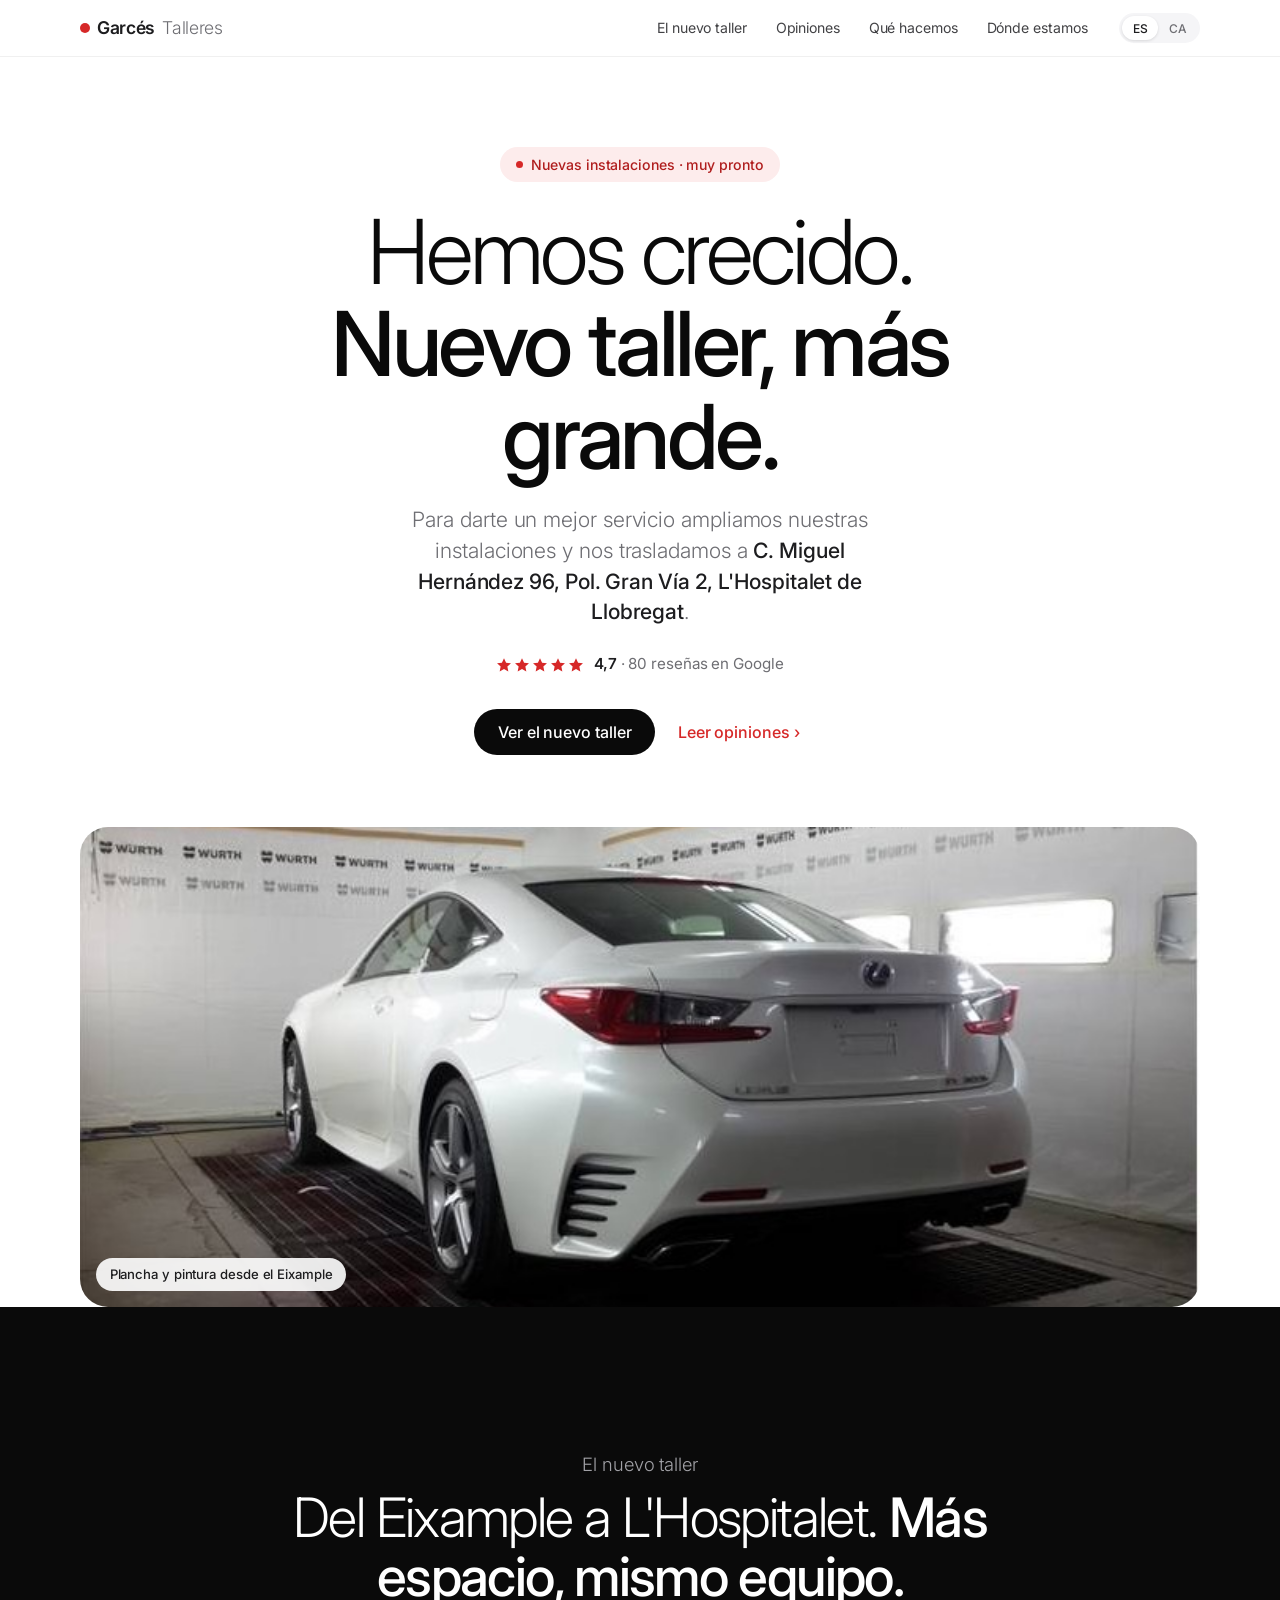
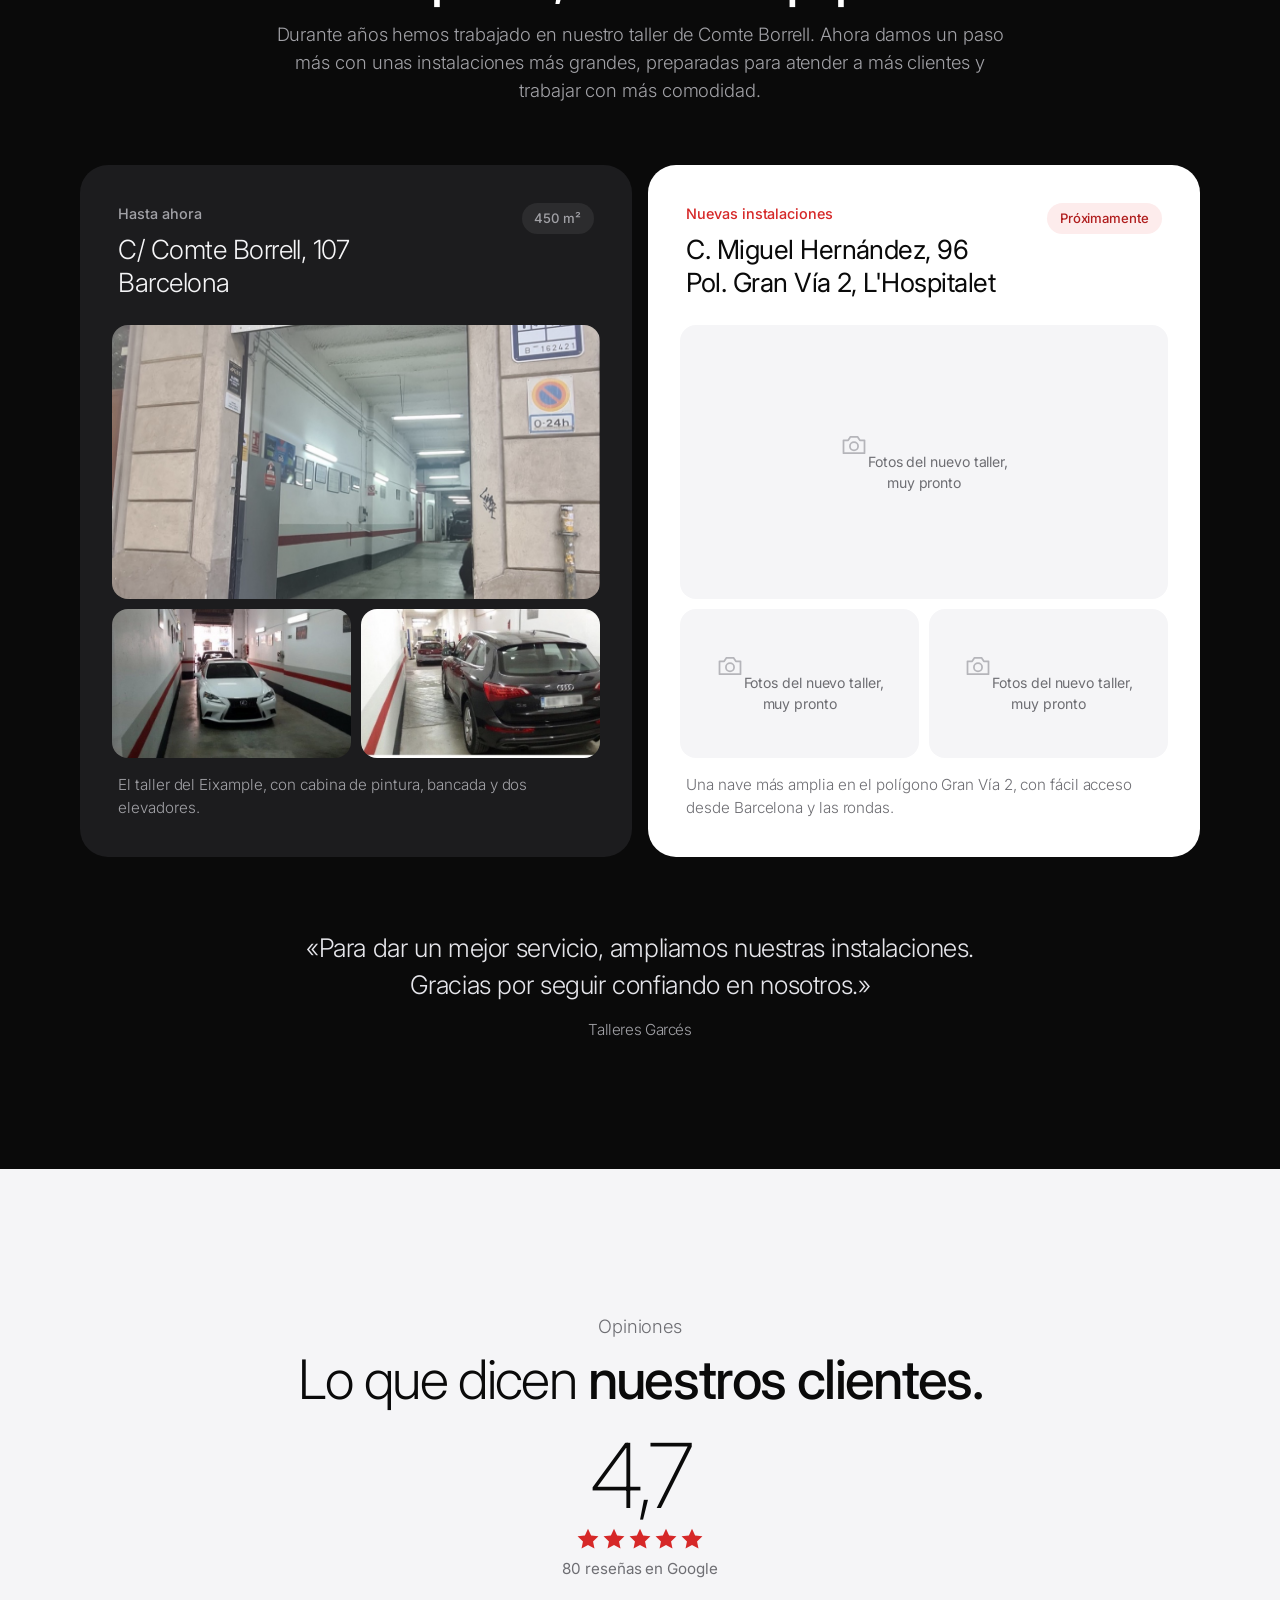
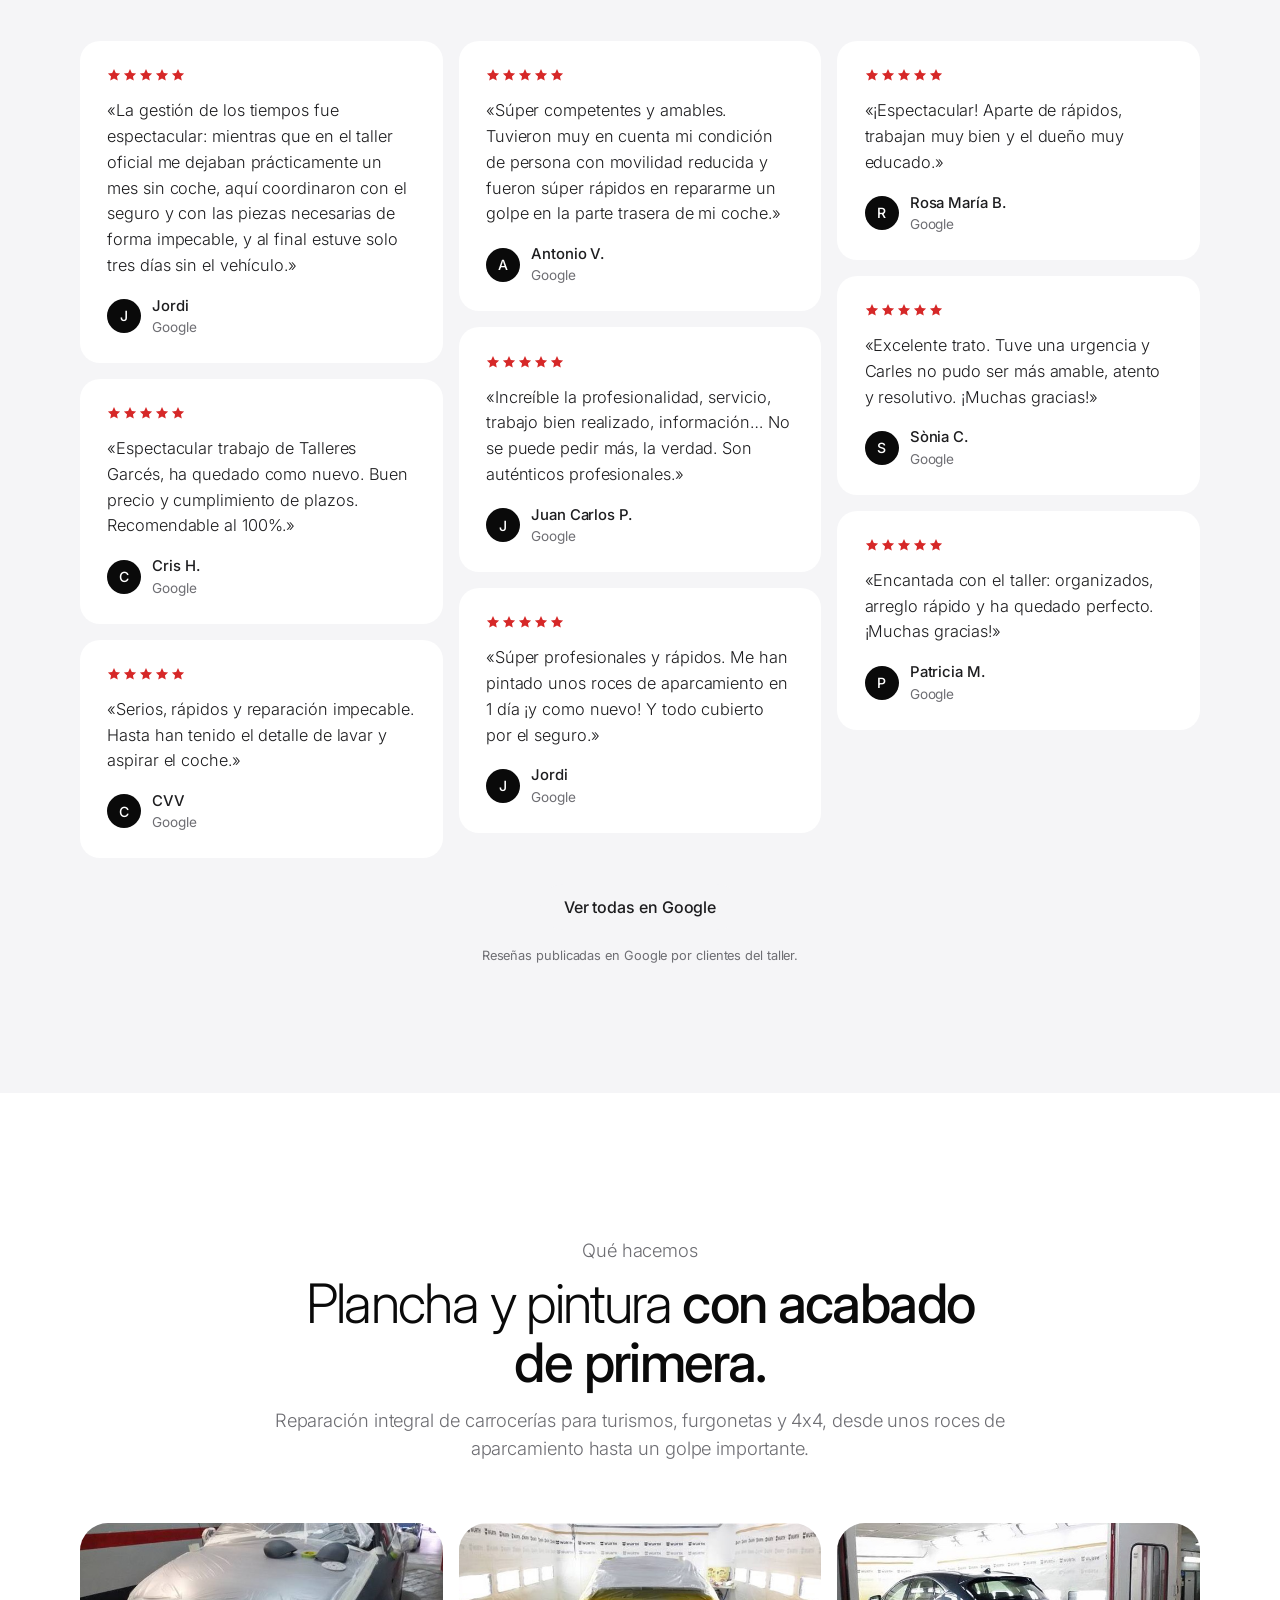
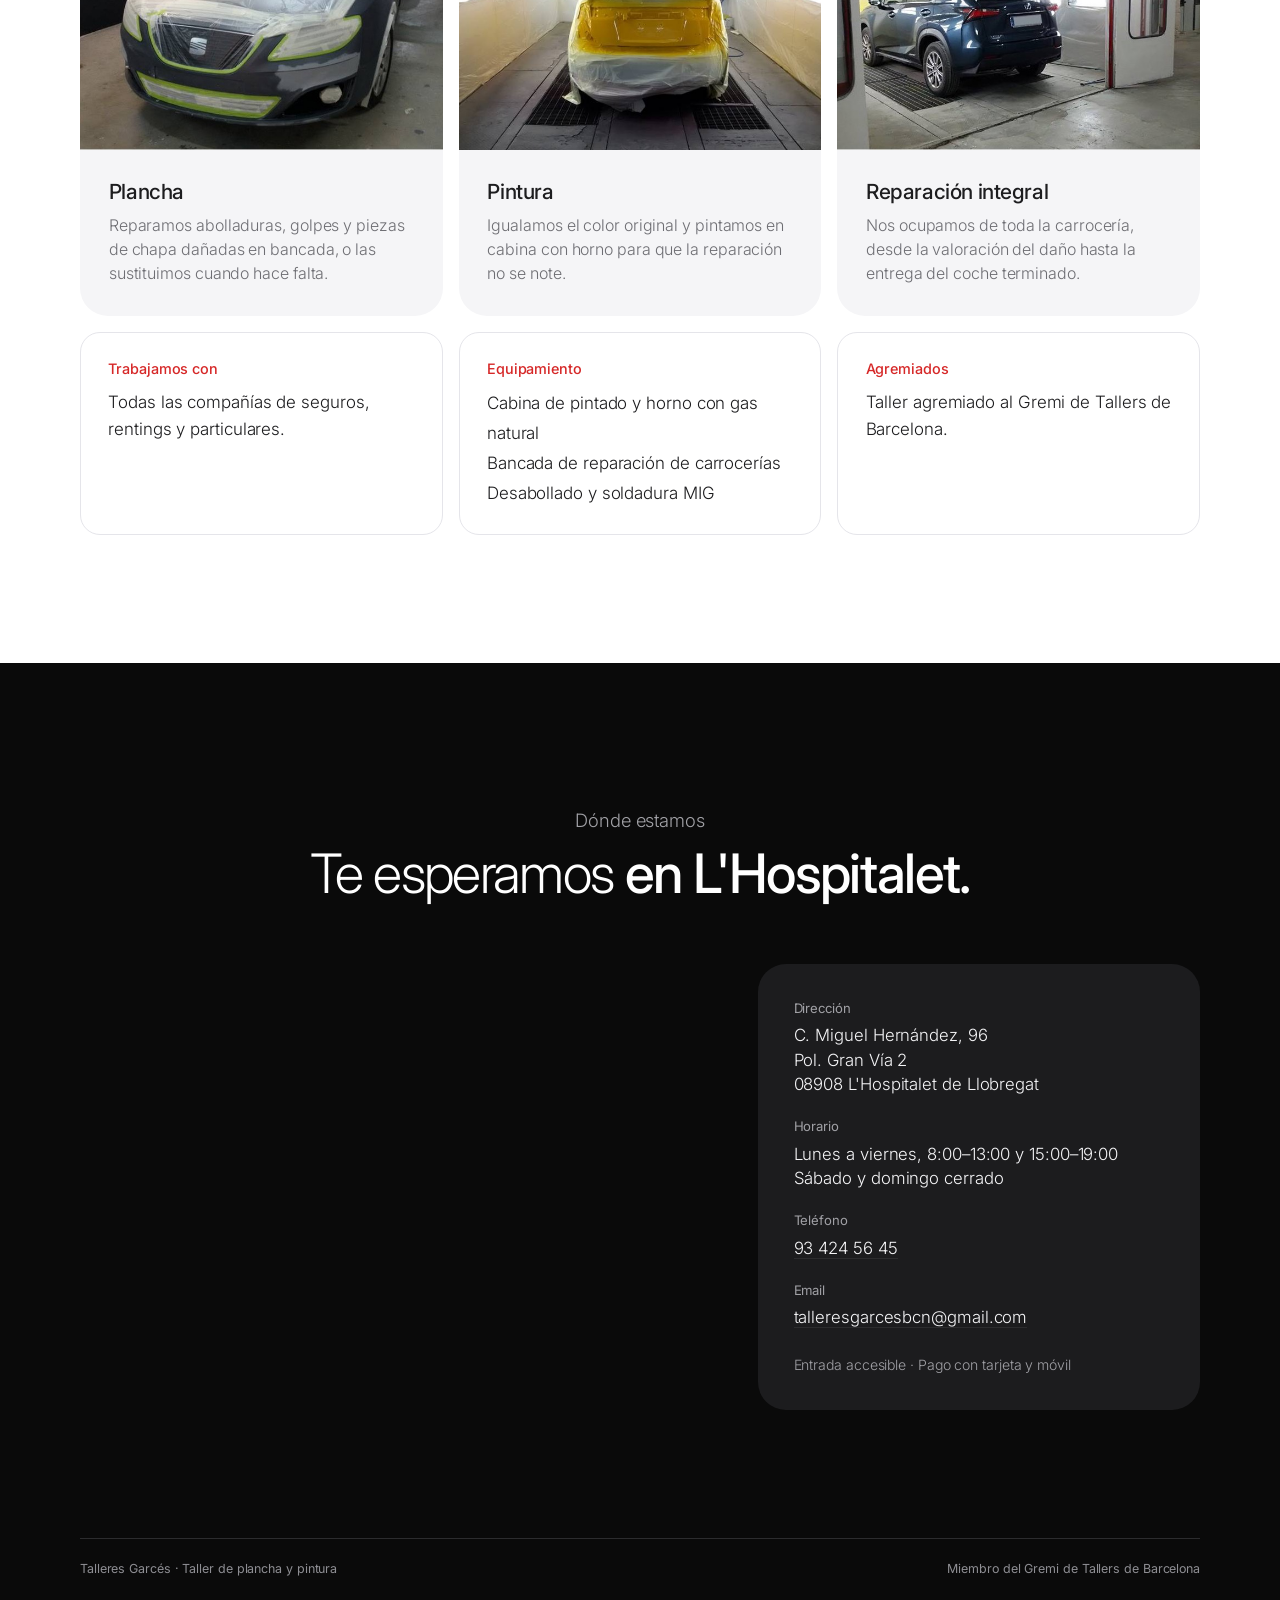
==== index.html @ 7dd412e0 "Web corporativa: crecimiento y nuevo taller, fotos del taller, reseñas de Google, rojo/negro/blanco " ====
<!DOCTYPE html>
<html lang="es">
<head>
<meta charset="utf-8">
<meta name="viewport" content="width=device-width, initial-scale=1">
<title>Talleres Garcés | Hemos crecido: nuevo taller en L'Hospitalet de Llobregat</title>
<meta name="description" content="Talleres Garcés, taller de plancha y pintura. Ampliamos nuestras instalaciones y nos trasladamos a C. Miguel Hernández 96, Pol. Gran Vía 2, L'Hospitalet de Llobregat. 4,7 en Google.">
<meta name="theme-color" content="#ffffff">
<meta name="robots" content="noindex, nofollow">
<link rel="preconnect" href="https://fonts.googleapis.com">
<link rel="preconnect" href="https://fonts.gstatic.com" crossorigin>
<link href="https://fonts.googleapis.com/css2?family=Inter:wght@200..700&display=swap" rel="stylesheet">
<style>
:root{
  --white:#FFFFFF;
  --snow:#F5F5F7;
  --black:#0A0A0A;
  --coal:#1C1C1E;
  --coal-2:#2C2C2E;
  --ink:#1D1D1F;
  --mute:#6E6E73;
  --mute-dark:#A1A1A6;
  --hair:#E5E5EA;
  --red:#D62828;        /* rojo del rótulo del taller */
  --red-dark:#B01E1E;
  --font:-apple-system,BlinkMacSystemFont,"SF Pro Display","Inter",system-ui,sans-serif;
  --r-lg:28px; --r-md:20px;
  --wrap:min(1120px,100% - 2.5rem);
}
*{box-sizing:border-box;margin:0;padding:0}
html{scroll-behavior:smooth}
body{font-family:var(--font);background:var(--white);color:var(--ink);font-size:17px;line-height:1.5;-webkit-font-smoothing:antialiased;letter-spacing:-.005em}
a{color:inherit;text-decoration:none}
img{display:block;max-width:100%;height:auto}
:focus-visible{outline:2px solid var(--red);outline-offset:3px;border-radius:8px}
.wrap{width:var(--wrap);margin-inline:auto}
.skip{position:absolute;left:-999px}
.skip:focus{left:1rem;top:1rem;background:var(--black);color:#fff;padding:.5rem 1rem;border-radius:99px;z-index:99}

/* Navegación */
header.top{position:sticky;top:0;z-index:20;background:rgba(255,255,255,.8);backdrop-filter:saturate(180%) blur(20px);-webkit-backdrop-filter:saturate(180%) blur(20px);border-bottom:1px solid rgba(0,0,0,.06)}
header.top .wrap{display:flex;align-items:center;gap:2rem;height:56px}
.brand{font-size:1.1rem;font-weight:600;letter-spacing:-.02em;display:flex;align-items:center;gap:.45rem}
.brand::before{content:"";width:10px;height:10px;border-radius:50%;background:var(--red)}
.brand span{font-weight:300;color:var(--mute)}
nav.main{display:flex;gap:1.8rem;margin-left:auto}
nav.main a{font-size:.88rem;color:#424245;transition:color .2s}
nav.main a:hover{color:var(--black)}
.lang{display:flex;background:var(--snow);border-radius:99px;padding:3px}
.lang button{font:500 .75rem var(--font);border:0;background:none;color:var(--mute);padding:.3rem .65rem;border-radius:99px;cursor:pointer}
.lang button[aria-pressed="true"]{background:#fff;color:var(--ink);box-shadow:0 1px 3px rgba(0,0,0,.12)}

.btn{display:inline-flex;align-items:center;justify-content:center;gap:.45rem;font:500 1rem var(--font);padding:.8rem 1.5rem;border-radius:99px;transition:background .2s,color .2s}
.btn-black{background:var(--black);color:#fff}
.btn-black:hover{background:var(--coal-2)}
.btn-soft{background:var(--snow);color:var(--ink)}
.btn-soft:hover{background:#ebebf0}
.btn-link{color:var(--red);padding-inline:.4rem}
.btn-link:hover{text-decoration:underline;text-underline-offset:4px}

/* Hero */
.hero{text-align:center;padding:clamp(3.2rem,7vw,6rem) 0 0}
.pill{display:inline-flex;align-items:center;gap:.5rem;background:#FDECEC;color:var(--red-dark);font-size:.88rem;font-weight:500;padding:.45rem 1rem;border-radius:99px}
.pill i{width:7px;height:7px;border-radius:50%;background:var(--red)}
.hero h1{font-weight:300;font-size:clamp(2.8rem,7.4vw,5.6rem);line-height:1.03;letter-spacing:-.038em;margin:1.5rem auto 0;max-width:14ch;color:var(--black)}
.hero h1 b{font-weight:500;display:block}
.hero p.lead{font-size:clamp(1.1rem,1.8vw,1.32rem);font-weight:300;color:var(--mute);max-width:40ch;margin:1.4rem auto 0;line-height:1.45}
.hero p.lead strong{color:var(--ink);font-weight:500}
.rating{display:inline-flex;align-items:center;gap:.6rem;margin-top:1.6rem;font-size:.95rem;color:var(--mute)}
.rating b{color:var(--ink);font-weight:600}
.stars{display:inline-flex;gap:2px;color:var(--red)}
.stars svg{width:16px;height:16px}
.hero .ctas{display:flex;flex-wrap:wrap;justify-content:center;gap:.6rem 1rem;margin-top:1.8rem}
.hero-img{width:var(--wrap);margin:clamp(3rem,6vw,4.5rem) auto 0;border-radius:var(--r-lg);overflow:hidden;aspect-ratio:21/9;position:relative;background:var(--snow)}
.hero-img img{width:100%;height:100%;object-fit:cover}
.tag{position:absolute;left:1rem;bottom:1rem;background:rgba(255,255,255,.9);backdrop-filter:blur(10px);-webkit-backdrop-filter:blur(10px);font-size:.82rem;font-weight:500;padding:.4rem .85rem;border-radius:99px;color:var(--ink)}

/* Secciones */
section{padding:clamp(5rem,10vw,8rem) 0;scroll-margin-top:56px}
.head{text-align:center;max-width:46rem;margin:0 auto clamp(2.5rem,5vw,3.8rem)}
.eyebrow{color:var(--red);font-weight:500;font-size:1rem;margin-bottom:.6rem}
h2{font-weight:300;font-size:clamp(2.1rem,4.6vw,3.4rem);line-height:1.08;letter-spacing:-.03em;color:var(--black)}
h2 b{font-weight:500}
.head p{color:var(--mute);font-size:1.15rem;font-weight:300;margin-top:1rem;line-height:1.5}
.dark{background:var(--black);color:#F5F5F7}
.dark h2{color:#fff}
.dark .head p{color:var(--mute-dark)}

/* Antes / ahora */
.era{display:grid;grid-template-columns:minmax(0,1fr) minmax(0,1fr);gap:1rem;align-items:start}
.era-col{border-radius:var(--r-lg);padding:clamp(1.4rem,2.6vw,2rem);display:flex;flex-direction:column;gap:1rem}
.era-col.then{background:var(--coal)}
.era-col.now{background:#fff;color:var(--black)}
.era-top{display:flex;justify-content:space-between;align-items:flex-start;gap:1rem;padding:.4rem .4rem .6rem}
.era-top small{display:block;font-size:.9rem;font-weight:500;color:var(--mute-dark);margin-bottom:.5rem}
.era-col.now .era-top small{color:var(--red)}
.era-top .addr{font-size:clamp(1.3rem,2.3vw,1.65rem);font-weight:300;line-height:1.25;letter-spacing:-.02em}
.era-col.now .era-top .addr{font-weight:400}
.badge{flex:none;font-size:.82rem;font-weight:500;border-radius:99px;padding:.35rem .8rem;white-space:nowrap}
.then .badge{background:var(--coal-2);color:var(--mute-dark)}
.now .badge{background:#FDECEC;color:var(--red-dark)}
.shots{display:grid;grid-template-columns:minmax(0,1fr) minmax(0,1fr);gap:.6rem}
.shots .big{grid-column:1 / -1}
.shots img,.shots .ph{width:100%;aspect-ratio:16/10;object-fit:cover;border-radius:16px}
.shots .big img,.shots .big .ph{aspect-ratio:16/9}
.then .shots img{filter:saturate(.85)}
.ph{background:var(--snow);display:grid;place-items:center;text-align:center;color:var(--mute);font-size:.88rem;padding:1rem}
.ph svg{width:28px;height:28px;margin:0 auto .5rem;color:#B5B5BA}
.era-note{color:var(--mute-dark);font-size:.95rem;font-weight:300;padding:0 .4rem .3rem}
.now .era-note{color:var(--mute)}
.move-quote{max-width:44rem;margin:clamp(3rem,6vw,4.5rem) auto 0;text-align:center;font-size:clamp(1.25rem,2.4vw,1.6rem);font-weight:300;line-height:1.45;letter-spacing:-.015em;color:#E5E5EA}
.move-quote span{display:block;margin-top:1rem;font-size:.95rem;color:var(--mute-dark)}

/* Reseñas */
.reviews{background:var(--snow)}
.score{display:flex;flex-direction:column;align-items:center;gap:.4rem;margin-top:1.4rem}
.score .num{font-size:clamp(4rem,9vw,5.6rem);font-weight:200;letter-spacing:-.045em;line-height:1;color:var(--black)}
.score .stars svg{width:24px;height:24px}
.score small{color:var(--mute);font-size:.95rem}
.rev-grid{columns:3 300px;column-gap:1rem}
.rev{break-inside:avoid;background:#fff;border-radius:var(--r-md);padding:1.7rem 1.7rem 1.6rem;margin-bottom:1rem;display:flex;flex-direction:column;gap:1rem}
.rev .stars svg{width:14px;height:14px}
.rev p{font-weight:300;font-size:1.02rem;line-height:1.58}
.rev .who-r{display:flex;align-items:center;gap:.7rem;font-size:.85rem;color:var(--mute)}
.rev .av{width:34px;height:34px;border-radius:50%;background:var(--black);color:#fff;display:grid;place-items:center;font-weight:500;font-size:.88rem;flex:none}
.rev .who-r b{color:var(--ink);font-weight:500;display:block;font-size:.93rem}
.rev-cta{display:flex;justify-content:center;margin-top:1.6rem}
.rev-note{text-align:center;color:var(--mute);font-size:.8rem;margin-top:1rem}

/* Qué hacemos */
.svc-grid{display:grid;grid-template-columns:repeat(3,1fr);gap:1rem}
.svc{background:var(--snow);border-radius:var(--r-lg);overflow:hidden}
.svc img{width:100%;aspect-ratio:16/10;object-fit:cover}
.svc .body{padding:1.6rem 1.8rem 1.9rem}
.svc h3{font-size:1.3rem;font-weight:500;letter-spacing:-.02em;margin-bottom:.4rem}
.svc p{color:var(--mute);font-weight:300;font-size:1rem}
.facts{display:grid;grid-template-columns:repeat(3,1fr);gap:1rem;margin-top:1rem}
.fact{border:1px solid var(--hair);border-radius:var(--r-md);padding:1.6rem 1.7rem}
.fact h3{font-size:.9rem;font-weight:500;color:var(--red);margin-bottom:.6rem}
.fact p{font-weight:300;line-height:1.55}
.fact ul{list-style:none;font-weight:300;line-height:1.75}

/* Dónde estamos */
.where .grid{display:grid;grid-template-columns:1.5fr 1fr;gap:1rem}
.where iframe{width:100%;height:100%;min-height:380px;border:0;border-radius:var(--r-lg);filter:grayscale(1) contrast(1.05);display:block}
.where dl{background:var(--coal);border-radius:var(--r-lg);padding:clamp(1.6rem,3vw,2.2rem);display:grid;gap:1.3rem;align-content:start}
.where dt{font-size:.82rem;color:var(--mute-dark);margin-bottom:.3rem}
.where dd{font-weight:300;font-size:1.05rem;line-height:1.45;overflow-wrap:anywhere}
.where dd a{border-bottom:1px solid var(--coal-2)}
.where dd a:hover{color:#fff;border-color:var(--red)}
.where .perks{margin-top:.2rem;color:var(--mute-dark);font-size:.88rem;font-weight:300}

footer.site{background:var(--black);color:#8E8E93;font-size:.78rem}
footer.site .wrap{display:flex;flex-wrap:wrap;justify-content:space-between;gap:.6rem;border-top:1px solid var(--coal-2);padding:1.3rem 0 2rem}

@media (max-width:900px){
  nav.main{display:none}
  .lang{margin-left:auto}
  .hero-img{aspect-ratio:16/10}
  .era,.where .grid{grid-template-columns:minmax(0,1fr)}
  .svc-grid,.facts{grid-template-columns:1fr}
  .where iframe{min-height:280px}
}
@media (prefers-reduced-motion:reduce){html{scroll-behavior:auto}}
</style>
</head>
<body>
<a class="skip" href="#main" data-i18n="skip">Saltar al contenido</a>

<svg width="0" height="0" style="position:absolute" aria-hidden="true">
  <symbol id="star" viewBox="0 0 20 20"><path fill="currentColor" d="M10 1.5l2.6 5.6 6.1.7-4.5 4.2 1.2 6L10 15l-5.4 3 1.2-6L1.3 7.8l6.1-.7z"/></symbol>
  <symbol id="cam" viewBox="0 0 24 24"><path fill="none" stroke="currentColor" stroke-width="1.5" stroke-linejoin="round" d="M3 8h4l2-3h6l2 3h4v11H3z"/><circle cx="12" cy="13" r="3.5" fill="none" stroke="currentColor" stroke-width="1.5"/></symbol>
</svg>

<header class="top">
  <div class="wrap">
    <a class="brand" href="#main">Garcés <span data-i18n="brandSub">Talleres</span></a>
    <nav class="main" aria-label="Principal">
      <a href="#nuevo-taller" data-i18n="navMove">El nuevo taller</a>
      <a href="#resenas" data-i18n="navReviews">Opiniones</a>
      <a href="#taller" data-i18n="navWork">Qué hacemos</a>
      <a href="#donde" data-i18n="navWhere">Dónde estamos</a>
    </nav>
    <div class="lang" role="group" aria-label="Idioma">
      <button type="button" data-lang="es" aria-pressed="true">ES</button>
      <button type="button" data-lang="ca" aria-pressed="false">CA</button>
    </div>
  </div>
</header>

<main id="main">

  <!-- HERO: el mensaje principal es que han crecido -->
  <div class="hero">
    <div class="wrap">
      <span class="pill"><i></i><span data-i18n-html="pill">Nuevas instalaciones · <span data-when>muy pronto</span></span></span>
      <h1 data-i18n-html="h1">Hemos crecido. <b>Nuevo taller, más grande.</b></h1>
      <p class="lead" data-i18n-html="lead">Para darte un mejor servicio ampliamos nuestras instalaciones y nos trasladamos a <strong>C. Miguel Hernández 96, Pol. Gran Vía 2, L'Hospitalet de Llobregat</strong>.</p>
      <a class="rating" href="#resenas">
        <span class="stars" aria-hidden="true"><svg><use href="#star"/></svg><svg><use href="#star"/></svg><svg><use href="#star"/></svg><svg><use href="#star"/></svg><svg><use href="#star"/></svg></span>
        <span><b data-rating>4,7</b> · <span data-i18n-html="ratingTxt"><span data-count>80</span> reseñas en Google</span></span>
      </a>
      <div class="ctas">
        <a class="btn btn-black" href="#nuevo-taller" data-i18n="ctaMove">Ver el nuevo taller</a>
        <a class="btn btn-link" href="#resenas" data-i18n="ctaReviews">Leer opiniones ›</a>
      </div>
    </div>
    <div class="hero-img">
      <img src="img/cabina-blanco.jpg" alt="Coche blanco recién pintado en la cabina de pintura del taller" width="712" height="413">
      <span class="tag" data-i18n="heroTag">Plancha y pintura desde el Eixample</span>
    </div>
  </div>

  <!-- ANTES / AHORA -->
  <section class="dark" id="nuevo-taller" aria-labelledby="h-move">
    <div class="wrap">
      <div class="head">
        <p class="eyebrow" data-i18n="moveEyebrow">El nuevo taller</p>
        <h2 id="h-move" data-i18n-html="moveH">Del Eixample a L'Hospitalet. <b>Más espacio, mismo equipo.</b></h2>
        <p data-i18n="moveIntro">Durante años hemos trabajado en nuestro taller de Comte Borrell. Ahora damos un paso más con unas instalaciones más grandes, preparadas para atender a más clientes y trabajar con más comodidad.</p>
      </div>

      <div class="era">
        <div class="era-col then">
          <div class="era-top">
            <div><small data-i18n="thenLabel">Hasta ahora</small><p class="addr">C/ Comte Borrell, 107<br>Barcelona</p></div>
            <span class="badge">450 m²</span>
          </div>
          <div class="shots">
            <div class="big"><img src="img/fachada-comte-borrell.jpg" alt="Entrada del taller en Comte Borrell 107" width="1000" height="1133" loading="lazy" style="object-position:50% 30%"></div>
            <img src="img/taller-pasillo.jpg" alt="Interior del taller de Comte Borrell" width="627" height="352" loading="lazy">
            <img src="img/taller-audi.jpg" alt="Coche en el taller de Comte Borrell" width="627" height="361" loading="lazy">
          </div>
          <p class="era-note" data-i18n="thenNote">El taller del Eixample, con cabina de pintura, bancada y dos elevadores.</p>
        </div>

        <div class="era-col now">
          <div class="era-top">
            <div><small data-i18n="nowLabel">Nuevas instalaciones</small><p class="addr">C. Miguel Hernández, 96<br>Pol. Gran Vía 2, L'Hospitalet</p></div>
            <span class="badge" id="datePill">Próximamente</span>
          </div>
          <div class="shots" id="newShots"></div>
          <p class="era-note" data-i18n="nowNote">Una nave más amplia en el polígono Gran Vía 2, con fácil acceso desde Barcelona y las rondas.</p>
        </div>
      </div>

      <p class="move-quote" data-i18n-html="quote">«Para dar un mejor servicio, ampliamos nuestras instalaciones. Gracias por seguir confiando en nosotros.»<span>Talleres Garcés</span></p>
    </div>
  </section>

  <!-- RESEÑAS -->
  <section class="reviews" id="resenas" aria-labelledby="h-rev">
    <div class="wrap">
      <div class="head">
        <p class="eyebrow" data-i18n="revEyebrow">Opiniones</p>
        <h2 id="h-rev" data-i18n-html="revH">Lo que dicen <b>nuestros clientes.</b></h2>
        <div class="score">
          <span class="num" data-rating>4,7</span>
          <span class="stars" aria-hidden="true"><svg><use href="#star"/></svg><svg><use href="#star"/></svg><svg><use href="#star"/></svg><svg><use href="#star"/></svg><svg><use href="#star"/></svg></span>
          <small data-i18n-html="scoreTxt"><span data-count>80</span> reseñas en Google</small>
        </div>
      </div>
      <div class="rev-grid" id="revGrid"></div>
      <div class="rev-cta"><a class="btn btn-soft" href="https://maps.google.com/?cid=10573136797197472079" target="_blank" rel="noopener" data-i18n="revAll">Ver todas en Google</a></div>
      <p class="rev-note" data-i18n="revNote">Reseñas publicadas en Google por clientes del taller.</p>
    </div>
  </section>

  <!-- QUÉ HACEMOS -->
  <section id="taller" aria-labelledby="h-svc">
    <div class="wrap">
      <div class="head">
        <p class="eyebrow" data-i18n="svcEyebrow">Qué hacemos</p>
        <h2 id="h-svc" data-i18n-html="svcH">Plancha y pintura <b>con acabado de primera.</b></h2>
        <p data-i18n="svcIntro">Reparación integral de carrocerías para turismos, furgonetas y 4x4, desde unos roces de aparcamiento hasta un golpe importante.</p>
      </div>
      <div class="svc-grid">
        <article class="svc">
          <img src="img/enmascarado.jpg" alt="Coche con imprimación y cinta de enmascarar" width="712" height="413" loading="lazy">
          <div class="body"><h3 data-i18n="s1h">Plancha</h3><p data-i18n="s1p">Reparamos abolladuras, golpes y piezas de chapa dañadas en bancada, o las sustituimos cuando hace falta.</p></div>
        </article>
        <article class="svc">
          <img src="img/cabina-preparado.jpg" alt="Coche preparado para pintar en la cabina" width="709" height="413" loading="lazy">
          <div class="body"><h3 data-i18n="s2h">Pintura</h3><p data-i18n="s2p">Igualamos el color original y pintamos en cabina con horno para que la reparación no se note.</p></div>
        </article>
        <article class="svc">
          <img src="img/cabina-entrada.jpg" alt="Coche terminado en la cabina de pintura" width="709" height="413" loading="lazy">
          <div class="body"><h3 data-i18n="s3h">Reparación integral</h3><p data-i18n="s3p">Nos ocupamos de toda la carrocería, desde la valoración del daño hasta la entrega del coche terminado.</p></div>
        </article>
      </div>
      <div class="facts">
        <div class="fact"><h3 data-i18n="f1h">Trabajamos con</h3><p data-i18n="f1p">Todas las compañías de seguros, rentings y particulares.</p></div>
        <div class="fact"><h3 data-i18n="f2h">Equipamiento</h3><ul><li data-i18n="e1">Cabina de pintado y horno con gas natural</li><li data-i18n="e2">Bancada de reparación de carrocerías</li><li data-i18n="e3">Desabollado y soldadura MIG</li></ul></div>
        <div class="fact"><h3 data-i18n="f3h">Agremiados</h3><p data-i18n="f3p">Taller agremiado al Gremi de Tallers de Barcelona.</p></div>
      </div>
    </div>
  </section>

  <!-- DÓNDE ESTAMOS (informativo) -->
  <section class="dark where" id="donde" aria-labelledby="h-where">
    <div class="wrap">
      <div class="head">
        <p class="eyebrow" data-i18n="whereEyebrow">Dónde estamos</p>
        <h2 id="h-where" data-i18n-html="whereH">Te esperamos <b>en L'Hospitalet.</b></h2>
      </div>
      <div class="grid">
        <iframe title="Mapa: C. Miguel Hernández 96, L'Hospitalet de Llobregat" loading="lazy" referrerpolicy="no-referrer-when-downgrade"
          src="https://www.google.com/maps?q=Carrer%20de%20Miguel%20Hern%C3%A1ndez%2096%2C%2008908%20L%27Hospitalet%20de%20Llobregat&output=embed"></iframe>
        <dl>
          <div><dt data-i18n="cAddr">Dirección</dt><dd>C. Miguel Hernández, 96<br>Pol. Gran Vía 2<br>08908 L'Hospitalet de Llobregat</dd></div>
          <div><dt data-i18n="cHours">Horario</dt><dd data-i18n-html="hours">Lunes a viernes, 8:00–13:00 y 15:00–19:00<br>Sábado y domingo cerrado</dd></div>
          <div><dt data-i18n="cPhone">Teléfono</dt><dd><a href="tel:+34934245645">93 424 56 45</a></dd></div>
          <div><dt>Email</dt><dd><a href="mailto:talleresgarcesbcn@gmail.com">talleresgarcesbcn@gmail.com</a></dd></div>
          <p class="perks" data-i18n="perks">Entrada accesible · Pago con tarjeta y móvil</p>
        </dl>
      </div>
    </div>
  </section>
</main>

<footer class="site">
  <div class="wrap">
    <span>Talleres Garcés · <span data-i18n="footTag">Taller de plancha y pintura</span></span>
    <span data-i18n="footMember">Miembro del Gremi de Tallers de Barcelona</span>
  </div>
</footer>

<script>
/* ================= AJUSTES =================
   1) Fecha del traslado. Vacío = "Próximamente".
      Ejemplo: { es: "el 15 de enero", ca: "el 15 de gener" }                          */
const MOVE_DATE = { es: "", ca: "" };

/* 2) Fotos del taller NUEVO. Guardarlas en img/nuevo/ y escribir aquí sus nombres.
      La primera sale grande. Mientras esté vacío se ven tres huecos "Próximamente".
      Ejemplo: ["nave-exterior.jpg", "cabina.jpg", "zona-plancha.jpg"]                */
const NEW_PHOTOS = [];

/* 3) Reseñas EN DIRECTO desde Google (opcional).
      Con una clave de Google Places API (New), restringida a este dominio, y el
      Place ID del taller, la nota, el número de reseñas y las reseñas se cargan en
      directo. Sin clave se muestran las de abajo (copiadas de Google el 26-11-2026). */
const GOOGLE_PLACES_KEY = "";
const GOOGLE_PLACE_ID   = "";

const REVIEWS = [
  { n:"Jordi", t:"La gestión de los tiempos fue espectacular: mientras que en el taller oficial me dejaban prácticamente un mes sin coche, aquí coordinaron con el seguro y con las piezas necesarias de forma impecable, y al final estuve solo tres días sin el vehículo." },
  { n:"Cris H.", t:"Espectacular trabajo de Talleres Garcés, ha quedado como nuevo. Buen precio y cumplimiento de plazos. Recomendable al 100%." },
  { n:"CVV", t:"Serios, rápidos y reparación impecable. Hasta han tenido el detalle de lavar y aspirar el coche." },
  { n:"Antonio V.", t:"Súper competentes y amables. Tuvieron muy en cuenta mi condición de persona con movilidad reducida y fueron súper rápidos en repararme un golpe en la parte trasera de mi coche." },
  { n:"Juan Carlos P.", t:"Increíble la profesionalidad, servicio, trabajo bien realizado, información… No se puede pedir más, la verdad. Son auténticos profesionales." },
  { n:"Jordi", t:"Súper profesionales y rápidos. Me han pintado unos roces de aparcamiento en 1 día ¡y como nuevo! Y todo cubierto por el seguro." },
  { n:"Rosa María B.", t:"¡Espectacular! Aparte de rápidos, trabajan muy bien y el dueño muy educado." },
  { n:"Sònia C.", t:"Excelente trato. Tuve una urgencia y Carles no pudo ser más amable, atento y resolutivo. ¡Muchas gracias!" },
  { n:"Patricia M.", t:"Encantada con el taller: organizados, arreglo rápido y ha quedado perfecto. ¡Muchas gracias!" }
];

const T = { es:{}, ca:{
  skip:"Saltar al contingut", brandSub:"Tallers",
  navMove:"El nou taller", navReviews:"Opinions", navWork:"Què fem", navWhere:"On som",
  pill:"Noves instal·lacions · <span data-when></span>",
  h1:"Hem crescut. <b>Nou taller, més gran.</b>",
  lead:"Per donar-te un millor servei ampliem les nostres instal·lacions i ens traslladem al <strong>C. Miguel Hernández 96, Pol. Gran Via 2, l'Hospitalet de Llobregat</strong>.",
  ratingTxt:"<span data-count></span> ressenyes a Google",
  ctaMove:"Veure el nou taller", ctaReviews:"Llegir opinions ›",
  heroTag:"Planxa i pintura des de l'Eixample",
  moveEyebrow:"El nou taller",
  moveH:"De l'Eixample a l'Hospitalet. <b>Més espai, mateix equip.</b>",
  moveIntro:"Durant anys hem treballat al nostre taller de Comte Borrell. Ara fem un pas més amb unes instal·lacions més grans, preparades per atendre més clients i treballar amb més comoditat.",
  thenLabel:"Fins ara", nowLabel:"Noves instal·lacions",
  thenNote:"El taller de l'Eixample, amb cabina de pintura, bancada i dos elevadors.",
  nowNote:"Una nau més àmplia al polígon Gran Via 2, amb fàcil accés des de Barcelona i les rondes.",
  quote:"«Per donar un millor servei, ampliem les nostres instal·lacions. Gràcies per continuar confiant en nosaltres.»<span>Tallers Garcés</span>",
  revEyebrow:"Opinions", revH:"El que diuen <b>els nostres clients.</b>",
  scoreTxt:"<span data-count></span> ressenyes a Google", revAll:"Veure-les totes a Google",
  revNote:"Ressenyes publicades a Google per clients del taller.",
  svcEyebrow:"Què fem", svcH:"Planxa i pintura <b>amb acabat de primera.</b>",
  svcIntro:"Reparació integral de carrosseries per a turismes, furgonetes i 4x4, des d'unes rascades d'aparcament fins a un cop important.",
  s1h:"Planxa", s1p:"Reparem abonyegaments, cops i peces de xapa malmeses a la bancada, o les substituïm quan cal.",
  s2h:"Pintura", s2p:"Igualem el color original i pintem en cabina amb forn perquè la reparació no es noti.",
  s3h:"Reparació integral", s3p:"Ens ocupem de tota la carrosseria, des de la valoració del dany fins al lliurament del cotxe acabat.",
  f1h:"Treballem amb", f1p:"Totes les companyies d'assegurances, rentings i particulars.",
  f2h:"Equipament", e1:"Cabina de pintat i forn amb gas natural", e2:"Bancada de reparació de carrosseries", e3:"Desabonyegat i soldadura MIG",
  f3h:"Agremiats", f3p:"Taller agremiat al Gremi de Tallers de Barcelona.",
  whereEyebrow:"On som", whereH:"T'esperem <b>a l'Hospitalet.</b>",
  cAddr:"Adreça", cHours:"Horari", cPhone:"Telèfon",
  hours:"Dilluns a divendres, 8:00–13:00 i 15:00–19:00<br>Dissabte i diumenge tancat",
  perks:"Entrada accessible · Pagament amb targeta i mòbil",
  footTag:"Taller de planxa i pintura", footMember:"Membre del Gremi de Tallers de Barcelona"
}};
const SOON = { es:"muy pronto", ca:"molt aviat" };
const PILL = { es:["A partir de ","Próximamente"], ca:["A partir de ","Properament"] };
const PH = { es:"Fotos del nuevo taller,<br>muy pronto", ca:"Fotos del nou taller,<br>molt aviat" };
let lang = "es", rating = 4.7, count = 80;

document.querySelectorAll("[data-i18n]").forEach(el=>T.es[el.dataset.i18n]=el.textContent);
document.querySelectorAll("[data-i18n-html]").forEach(el=>T.es[el.dataset.i18nHtml]=el.innerHTML);

const esc = s => String(s).replace(/[&<>"]/g,c=>({"&":"&amp;","<":"&lt;",">":"&gt;",'"':"&quot;"}[c]));
const STARS = n => '<span class="stars" role="img" aria-label="'+n+' de 5">'+'<svg aria-hidden="true"><use href="#star"/></svg>'.repeat(n)+'</span>';
function renderReviews(list){
  document.getElementById("revGrid").innerHTML = list.slice(0,9).map(r=>
    '<article class="rev">'+STARS(r.s||5)+'<p>«'+esc(r.t)+'»</p><div class="who-r"><span class="av" aria-hidden="true">'+esc((r.n.trim()[0]||"?").toUpperCase())+'</span><span><b>'+esc(r.n)+'</b>'+esc(r.d||"Google")+'</span></div></article>'
  ).join("");
}
function renderNewShots(){
  const box = document.getElementById("newShots");
  if (NEW_PHOTOS.length) {
    box.innerHTML = NEW_PHOTOS.slice(0,3).map((f,i)=>'<div class="'+(i===0?"big":"")+'"><img src="img/nuevo/'+esc(f)+'" alt="Nuevo taller de L\'Hospitalet" loading="lazy"></div>').join("");
  } else {
    const ph = '<div class="ph"><div><svg aria-hidden="true"><use href="#cam"/></svg>'+PH[lang]+'</div></div>';
    box.innerHTML = '<div class="big">'+ph+'</div>'+ph+ph;
  }
}
function paintNumbers(){
  document.querySelectorAll("[data-rating]").forEach(el=>el.textContent = rating.toLocaleString(lang==="ca"?"ca-ES":"es-ES",{minimumFractionDigits:1,maximumFractionDigits:1}));
  document.querySelectorAll("[data-count]").forEach(el=>el.textContent = count);
}
function setLang(l){
  lang = l;
  document.documentElement.lang = l;
  document.querySelectorAll("[data-i18n]").forEach(el=>{const v=T[l][el.dataset.i18n]; if(v) el.textContent=v;});
  document.querySelectorAll("[data-i18n-html]").forEach(el=>{const v=T[l][el.dataset.i18nHtml]; if(v) el.innerHTML=v;});
  document.querySelectorAll("[data-when]").forEach(el=>el.textContent = MOVE_DATE[l] || SOON[l]);
  document.getElementById("datePill").textContent = MOVE_DATE[l] ? PILL[l][0]+MOVE_DATE[l] : PILL[l][1];
  document.querySelectorAll(".lang button").forEach(b=>b.setAttribute("aria-pressed", b.dataset.lang===l));
  paintNumbers(); renderNewShots();
  try{localStorage.setItem("garces-lang",l)}catch(e){}
}
document.querySelectorAll(".lang button").forEach(b=>b.addEventListener("click",()=>setLang(b.dataset.lang)));

renderReviews(REVIEWS);
const q = new URLSearchParams(location.search).get("lang");
let saved=null; try{saved=localStorage.getItem("garces-lang")}catch(e){}
setLang(q==="ca"||q==="es" ? q : (saved || "es"));

if (GOOGLE_PLACES_KEY && GOOGLE_PLACE_ID) {
  fetch("https://places.googleapis.com/v1/places/"+encodeURIComponent(GOOGLE_PLACE_ID)+"?languageCode=es",{
    headers:{ "X-Goog-Api-Key":GOOGLE_PLACES_KEY, "X-Goog-FieldMask":"rating,userRatingCount,reviews" }
  }).then(r=>r.ok?r.json():Promise.reject(r.status)).then(p=>{
    if (p.rating) rating = p.rating;
    if (p.userRatingCount) count = p.userRatingCount;
    paintNumbers();
    const live = (p.reviews||[]).filter(r=>r.rating>=4 && r.originalText && r.originalText.text).map(r=>({
      n:(r.authorAttribution&&r.authorAttribution.displayName)||"Cliente", t:r.originalText.text, s:r.rating, d:r.relativePublishTimeDescription
    }));
    if (live.length >= 3) renderReviews(live);
  }).catch(()=>{ /* si falla, se quedan las reseñas guardadas */ });
}
</script>
</body>
</html>
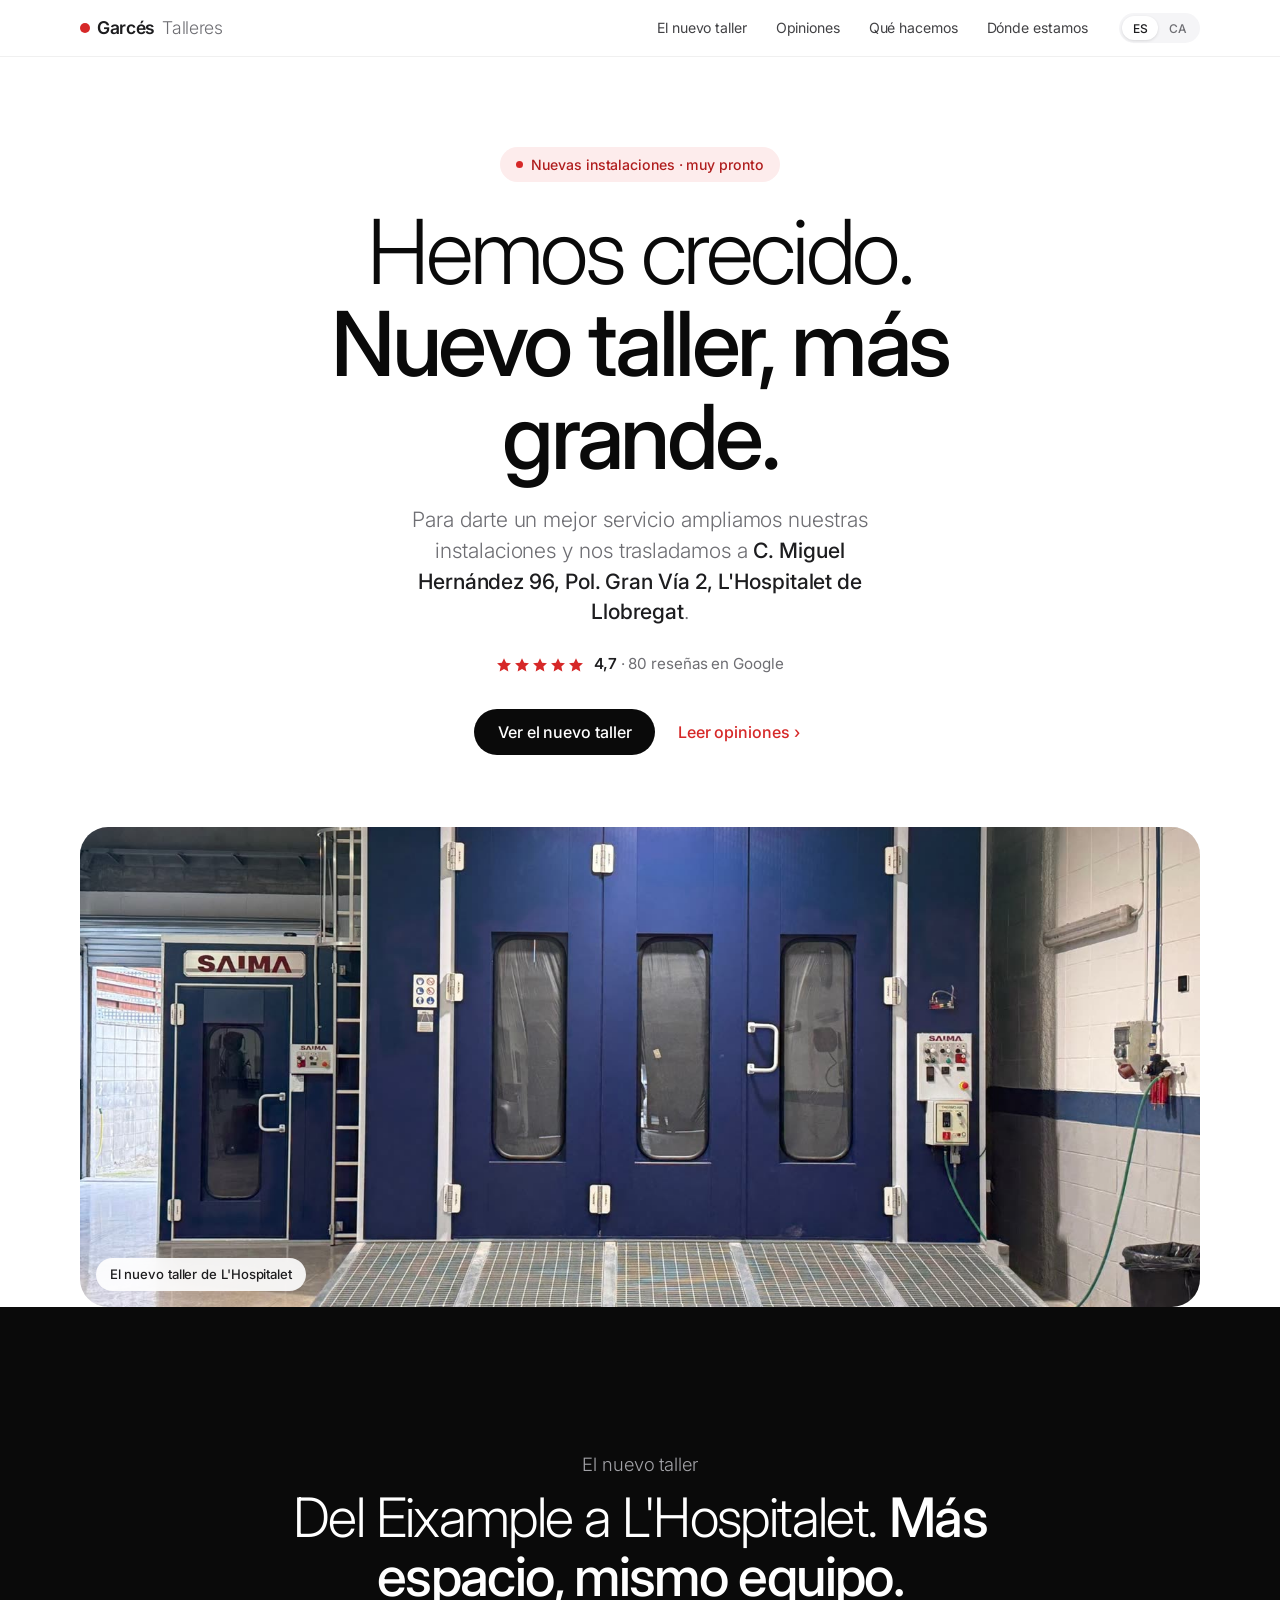
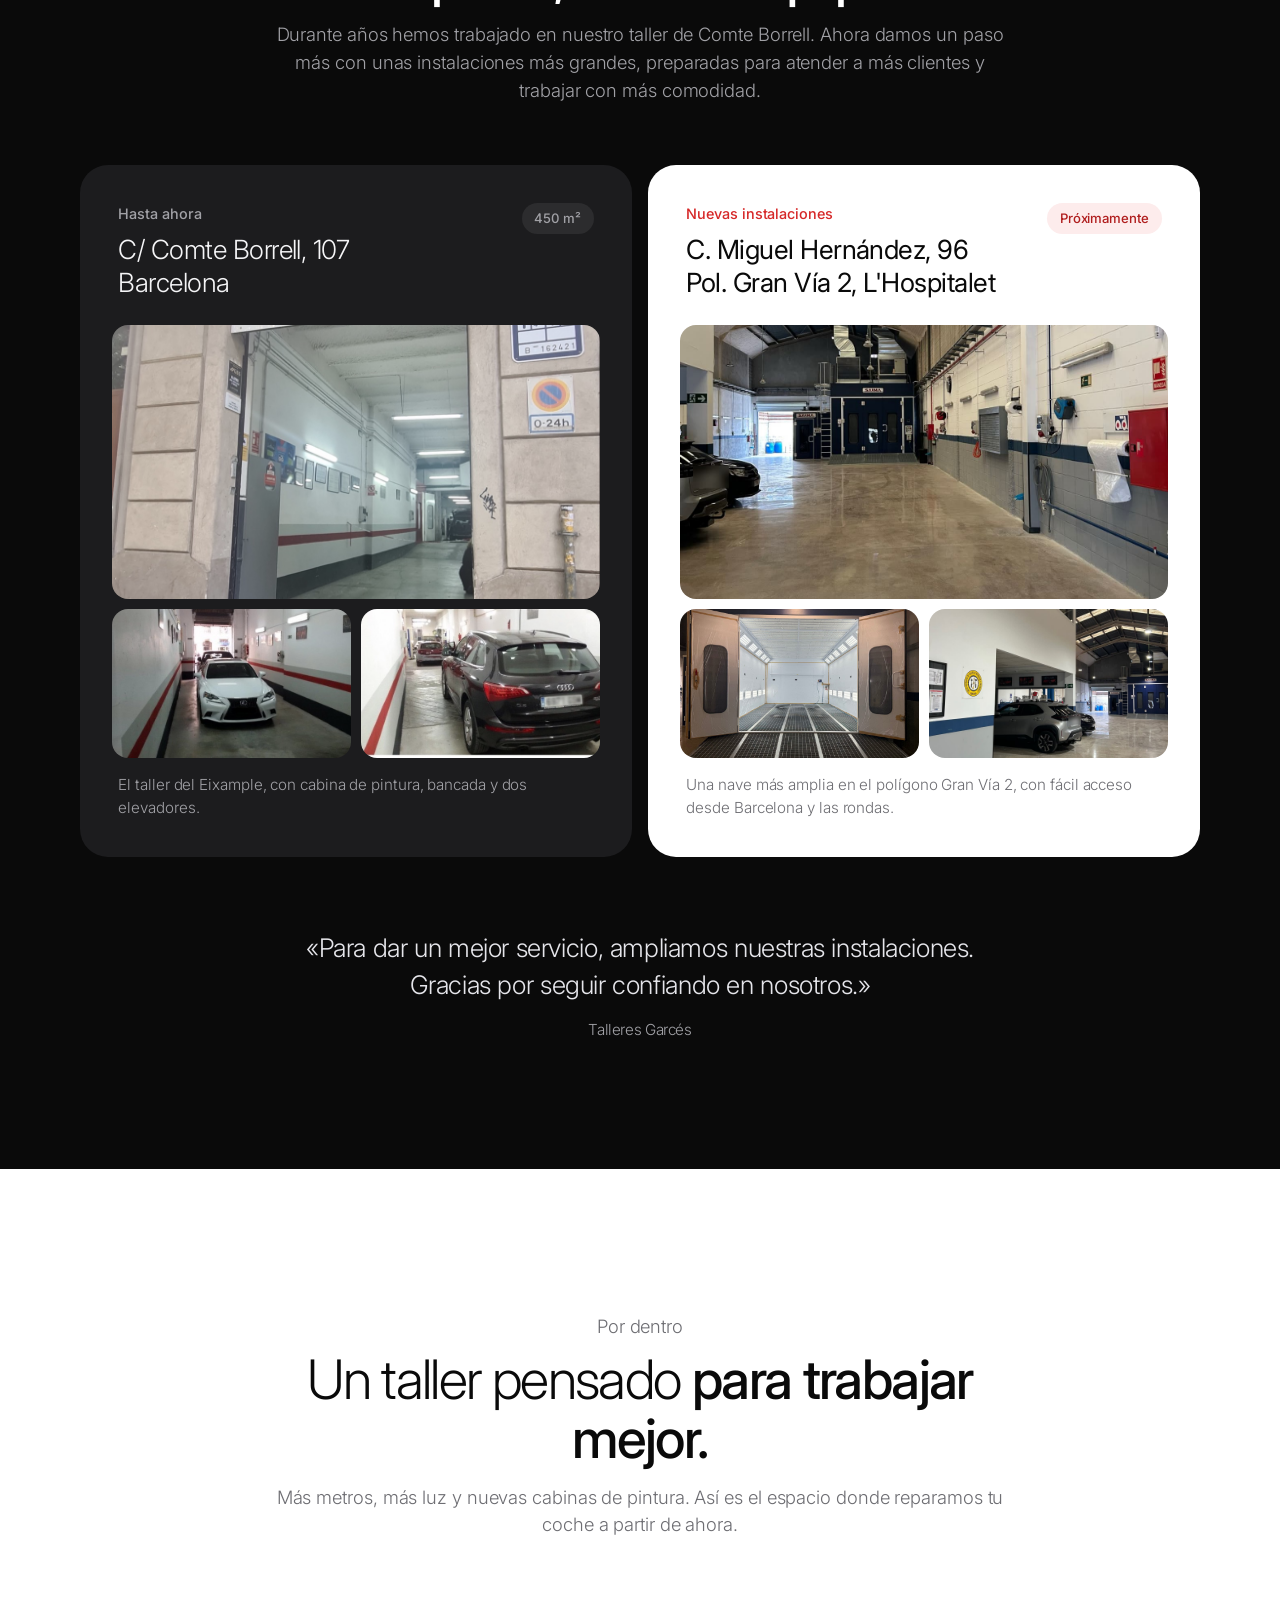
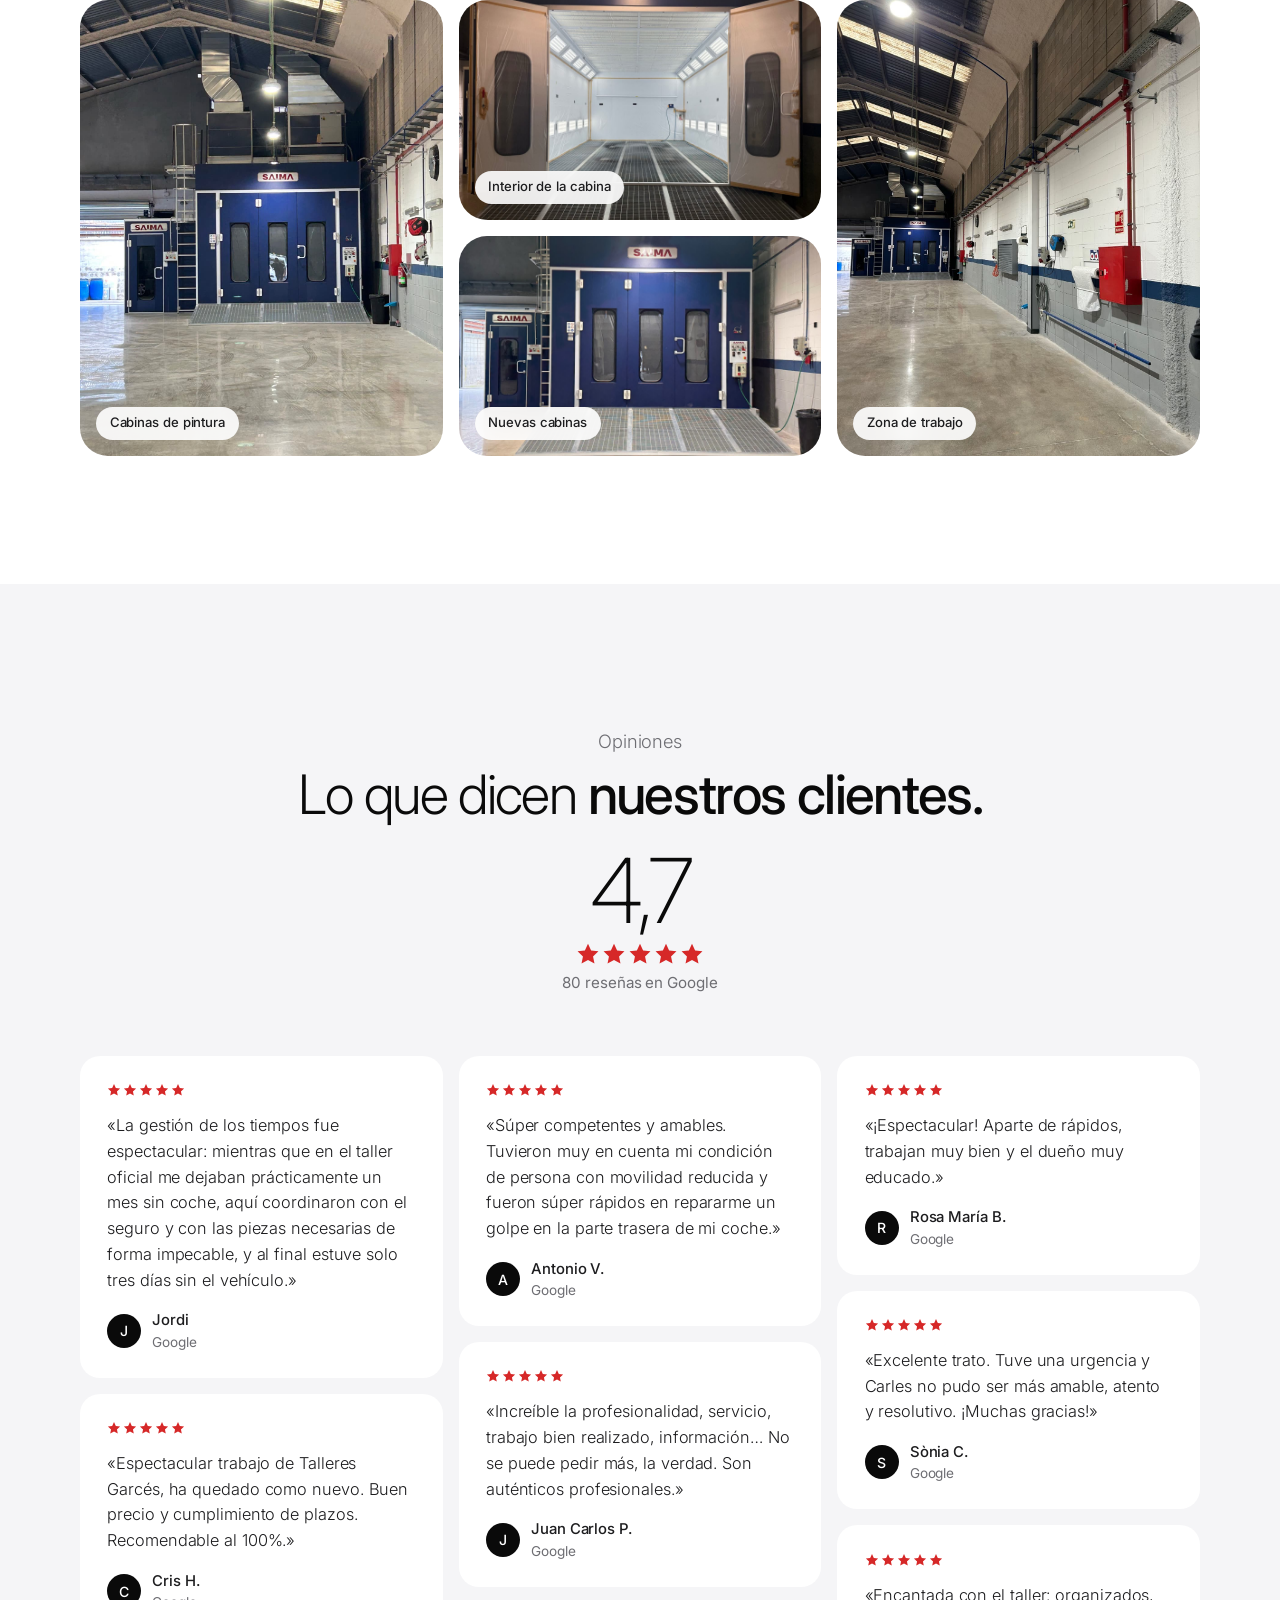
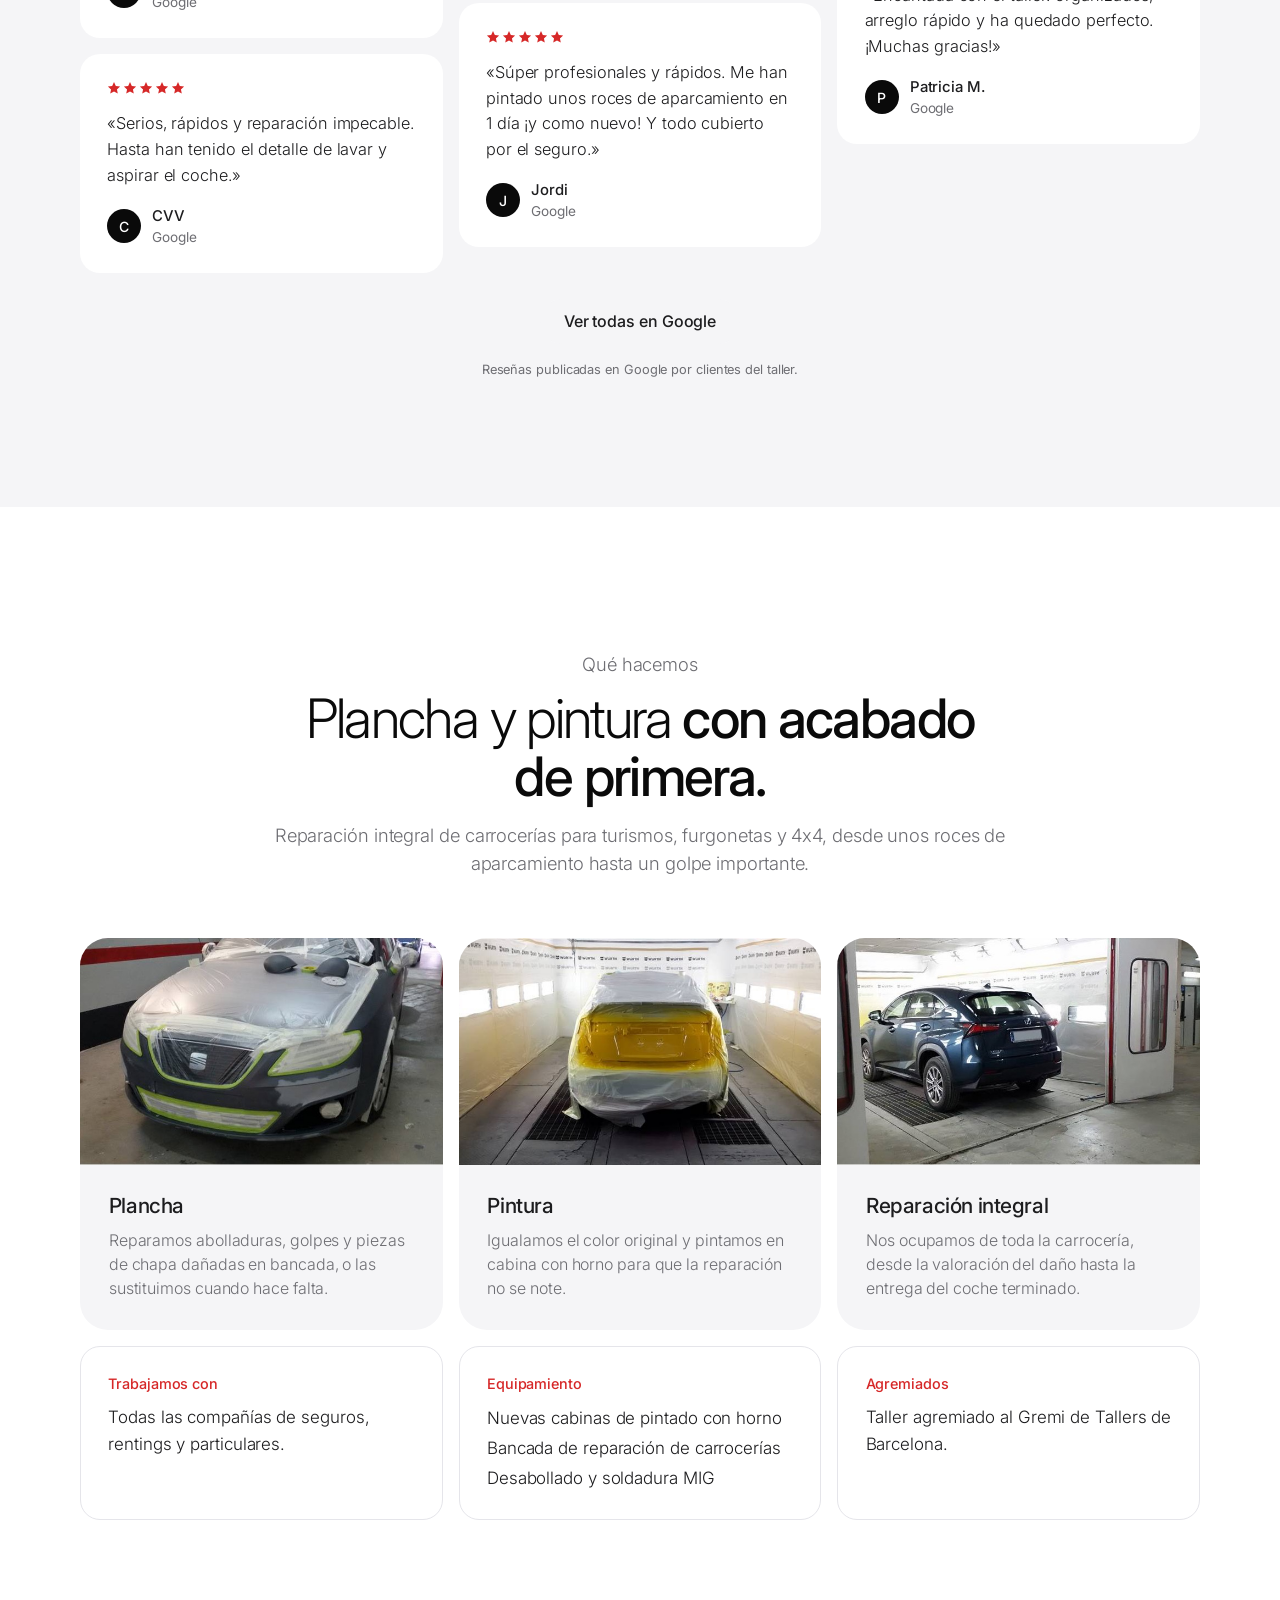
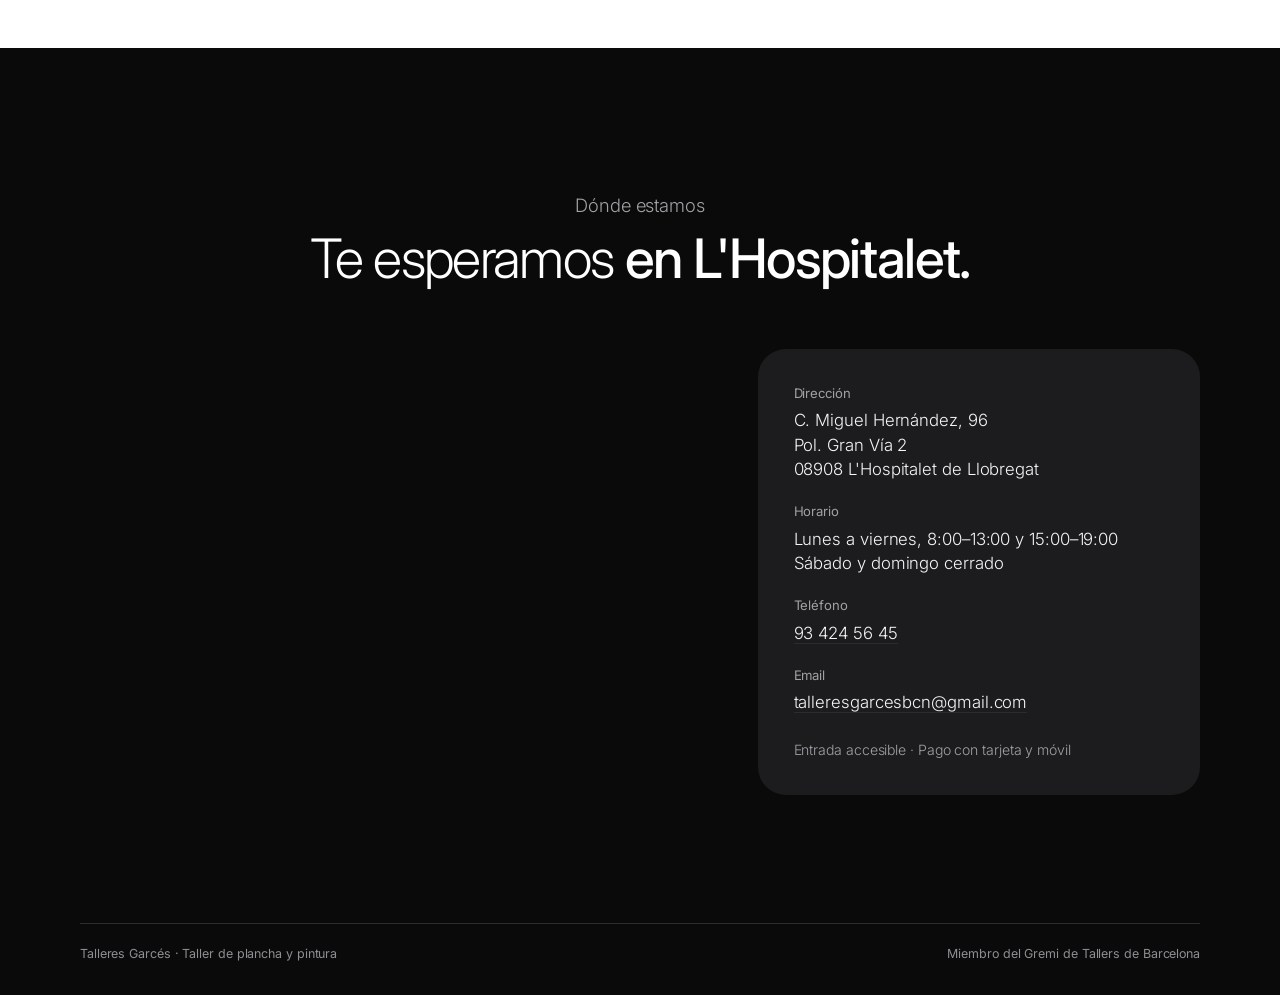
==== commit e8385671: "Fotos del nuevo taller (matrículas difuminadas) en portada, antes/ahora y galería Co-Authored-By: Cl" ====
--- a/index.html
+++ b/index.html
@@ -111,6 +111,14 @@
 .move-quote{max-width:44rem;margin:clamp(3rem,6vw,4.5rem) auto 0;text-align:center;font-size:clamp(1.25rem,2.4vw,1.6rem);font-weight:300;line-height:1.45;letter-spacing:-.015em;color:#E5E5EA}
 .move-quote span{display:block;margin-top:1rem;font-size:.95rem;color:var(--mute-dark)}
 
+/* Por dentro */
+.mosaic{display:grid;grid-template-columns:repeat(3,minmax(0,1fr));grid-auto-rows:220px;gap:1rem}
+.mosaic figure{position:relative;border-radius:var(--r-lg);overflow:hidden;background:var(--snow)}
+.mosaic img{width:100%;height:100%;object-fit:cover}
+.mosaic .m-tall{grid-row:span 2}
+.mosaic .m-wide{grid-row:span 1}
+.mosaic figcaption{position:absolute;left:1rem;bottom:1rem;background:rgba(255,255,255,.9);backdrop-filter:blur(10px);-webkit-backdrop-filter:blur(10px);font-size:.82rem;font-weight:500;padding:.4rem .85rem;border-radius:99px}
+
 /* Reseñas */
 .reviews{background:var(--snow)}
 .score{display:flex;flex-direction:column;align-items:center;gap:.4rem;margin-top:1.4rem}
@@ -159,6 +167,7 @@
   .hero-img{aspect-ratio:16/10}
   .era,.where .grid{grid-template-columns:minmax(0,1fr)}
   .svc-grid,.facts{grid-template-columns:1fr}
+  .mosaic{grid-template-columns:repeat(2,minmax(0,1fr));grid-auto-rows:170px}
   .where iframe{min-height:280px}
 }
 @media (prefers-reduced-motion:reduce){html{scroll-behavior:auto}}
@@ -206,8 +215,8 @@
       </div>
     </div>
     <div class="hero-img">
-      <img src="img/cabina-blanco.jpg" alt="Coche blanco recién pintado en la cabina de pintura del taller" width="712" height="413">
-      <span class="tag" data-i18n="heroTag">Plancha y pintura desde el Eixample</span>
+      <img src="img/nuevo/cabinas.jpg" alt="Cabinas de pintura del nuevo taller en L'Hospitalet" width="1600" height="1200" style="object-position:50% 55%">
+      <span class="tag" data-i18n="heroTag">El nuevo taller de L'Hospitalet</span>
     </div>
   </div>
 
@@ -248,6 +257,23 @@
     </div>
   </section>
 
+  <!-- EL NUEVO TALLER POR DENTRO -->
+  <section class="inside" aria-labelledby="h-inside">
+    <div class="wrap">
+      <div class="head">
+        <p class="eyebrow" data-i18n="insideEyebrow">Por dentro</p>
+        <h2 id="h-inside" data-i18n-html="insideH">Un taller pensado <b>para trabajar mejor.</b></h2>
+        <p data-i18n="insideIntro">Más metros, más luz y nuevas cabinas de pintura. Así es el espacio donde reparamos tu coche a partir de ahora.</p>
+      </div>
+      <div class="mosaic">
+        <figure class="m-tall"><img src="img/nuevo/cabinas-techo.jpg" alt="Cabinas de pintura con su sistema de extracción" width="1200" height="1600" loading="lazy"><figcaption data-i18n="mc1">Cabinas de pintura</figcaption></figure>
+        <figure class="m-wide"><img src="img/nuevo/cabina-interior.jpg" alt="Interior iluminado de la cabina de pintura" width="1600" height="1200" loading="lazy"><figcaption data-i18n="mc2">Interior de la cabina</figcaption></figure>
+        <figure class="m-tall"><img src="img/nuevo/lateral.jpg" alt="Zona de trabajo con tomas de aire y servicios" width="1200" height="1600" loading="lazy"><figcaption data-i18n="mc3">Zona de trabajo</figcaption></figure>
+        <figure class="m-wide"><img src="img/nuevo/cabinas.jpg" alt="Frontal de las cabinas de pintura" width="1600" height="1200" loading="lazy"><figcaption data-i18n="mc4">Nuevas cabinas</figcaption></figure>
+      </div>
+    </div>
+  </section>
+
   <!-- RESEÑAS -->
   <section class="reviews" id="resenas" aria-labelledby="h-rev">
     <div class="wrap">
@@ -290,7 +316,7 @@
       </div>
       <div class="facts">
         <div class="fact"><h3 data-i18n="f1h">Trabajamos con</h3><p data-i18n="f1p">Todas las compañías de seguros, rentings y particulares.</p></div>
-        <div class="fact"><h3 data-i18n="f2h">Equipamiento</h3><ul><li data-i18n="e1">Cabina de pintado y horno con gas natural</li><li data-i18n="e2">Bancada de reparación de carrocerías</li><li data-i18n="e3">Desabollado y soldadura MIG</li></ul></div>
+        <div class="fact"><h3 data-i18n="f2h">Equipamiento</h3><ul><li data-i18n="e1">Nuevas cabinas de pintado con horno</li><li data-i18n="e2">Bancada de reparación de carrocerías</li><li data-i18n="e3">Desabollado y soldadura MIG</li></ul></div>
         <div class="fact"><h3 data-i18n="f3h">Agremiados</h3><p data-i18n="f3p">Taller agremiado al Gremi de Tallers de Barcelona.</p></div>
       </div>
     </div>
@@ -334,7 +360,7 @@
 /* 2) Fotos del taller NUEVO. Guardarlas en img/nuevo/ y escribir aquí sus nombres.
       La primera sale grande. Mientras esté vacío se ven tres huecos "Próximamente".
       Ejemplo: ["nave-exterior.jpg", "cabina.jpg", "zona-plancha.jpg"]                */
-const NEW_PHOTOS = [];
+const NEW_PHOTOS = ["nave.jpg", "cabina-interior.jpg", "entrada.jpg"];
 
 /* 3) Reseñas EN DIRECTO desde Google (opcional).
       Con una clave de Google Places API (New), restringida a este dominio, y el
@@ -363,7 +389,7 @@
   lead:"Per donar-te un millor servei ampliem les nostres instal·lacions i ens traslladem al <strong>C. Miguel Hernández 96, Pol. Gran Via 2, l'Hospitalet de Llobregat</strong>.",
   ratingTxt:"<span data-count></span> ressenyes a Google",
   ctaMove:"Veure el nou taller", ctaReviews:"Llegir opinions ›",
-  heroTag:"Planxa i pintura des de l'Eixample",
+  heroTag:"El nou taller de l'Hospitalet",
   moveEyebrow:"El nou taller",
   moveH:"De l'Eixample a l'Hospitalet. <b>Més espai, mateix equip.</b>",
   moveIntro:"Durant anys hem treballat al nostre taller de Comte Borrell. Ara fem un pas més amb unes instal·lacions més grans, preparades per atendre més clients i treballar amb més comoditat.",
@@ -371,6 +397,9 @@
   thenNote:"El taller de l'Eixample, amb cabina de pintura, bancada i dos elevadors.",
   nowNote:"Una nau més àmplia al polígon Gran Via 2, amb fàcil accés des de Barcelona i les rondes.",
   quote:"«Per donar un millor servei, ampliem les nostres instal·lacions. Gràcies per continuar confiant en nosaltres.»<span>Tallers Garcés</span>",
+  insideEyebrow:"Per dins", insideH:"Un taller pensat <b>per treballar millor.</b>",
+  insideIntro:"Més metres, més llum i noves cabines de pintura. Així és l'espai on reparem el teu cotxe a partir d'ara.",
+  mc1:"Cabines de pintura", mc2:"Interior de la cabina", mc3:"Zona de treball", mc4:"Noves cabines", mc5:"Oficina i recepció",
   revEyebrow:"Opinions", revH:"El que diuen <b>els nostres clients.</b>",
   scoreTxt:"<span data-count></span> ressenyes a Google", revAll:"Veure-les totes a Google",
   revNote:"Ressenyes publicades a Google per clients del taller.",
@@ -380,7 +409,7 @@
   s2h:"Pintura", s2p:"Igualem el color original i pintem en cabina amb forn perquè la reparació no es noti.",
   s3h:"Reparació integral", s3p:"Ens ocupem de tota la carrosseria, des de la valoració del dany fins al lliurament del cotxe acabat.",
   f1h:"Treballem amb", f1p:"Totes les companyies d'assegurances, rentings i particulars.",
-  f2h:"Equipament", e1:"Cabina de pintat i forn amb gas natural", e2:"Bancada de reparació de carrosseries", e3:"Desabonyegat i soldadura MIG",
+  f2h:"Equipament", e1:"Noves cabines de pintat amb forn", e2:"Bancada de reparació de carrosseries", e3:"Desabonyegat i soldadura MIG",
   f3h:"Agremiats", f3p:"Taller agremiat al Gremi de Tallers de Barcelona.",
   whereEyebrow:"On som", whereH:"T'esperem <b>a l'Hospitalet.</b>",
   cAddr:"Adreça", cHours:"Horari", cPhone:"Telèfon",
@@ -406,7 +435,7 @@
 function renderNewShots(){
   const box = document.getElementById("newShots");
   if (NEW_PHOTOS.length) {
-    box.innerHTML = NEW_PHOTOS.slice(0,3).map((f,i)=>'<div class="'+(i===0?"big":"")+'"><img src="img/nuevo/'+esc(f)+'" alt="Nuevo taller de L\'Hospitalet" loading="lazy"></div>').join("");
+    box.innerHTML = NEW_PHOTOS.slice(0,3).map((f,i)=>'<div class="'+(i===0?"big":"")+'"><img src="img/nuevo/'+esc(f)+'" alt="Nuevo taller de L\'Hospitalet" loading="lazy"'+(i===0?' style="object-position:50% 62%"':'')+'></div>').join("");
   } else {
     const ph = '<div class="ph"><div><svg aria-hidden="true"><use href="#cam"/></svg>'+PH[lang]+'</div></div>';
     box.innerHTML = '<div class="big">'+ph+'</div>'+ph+ph;
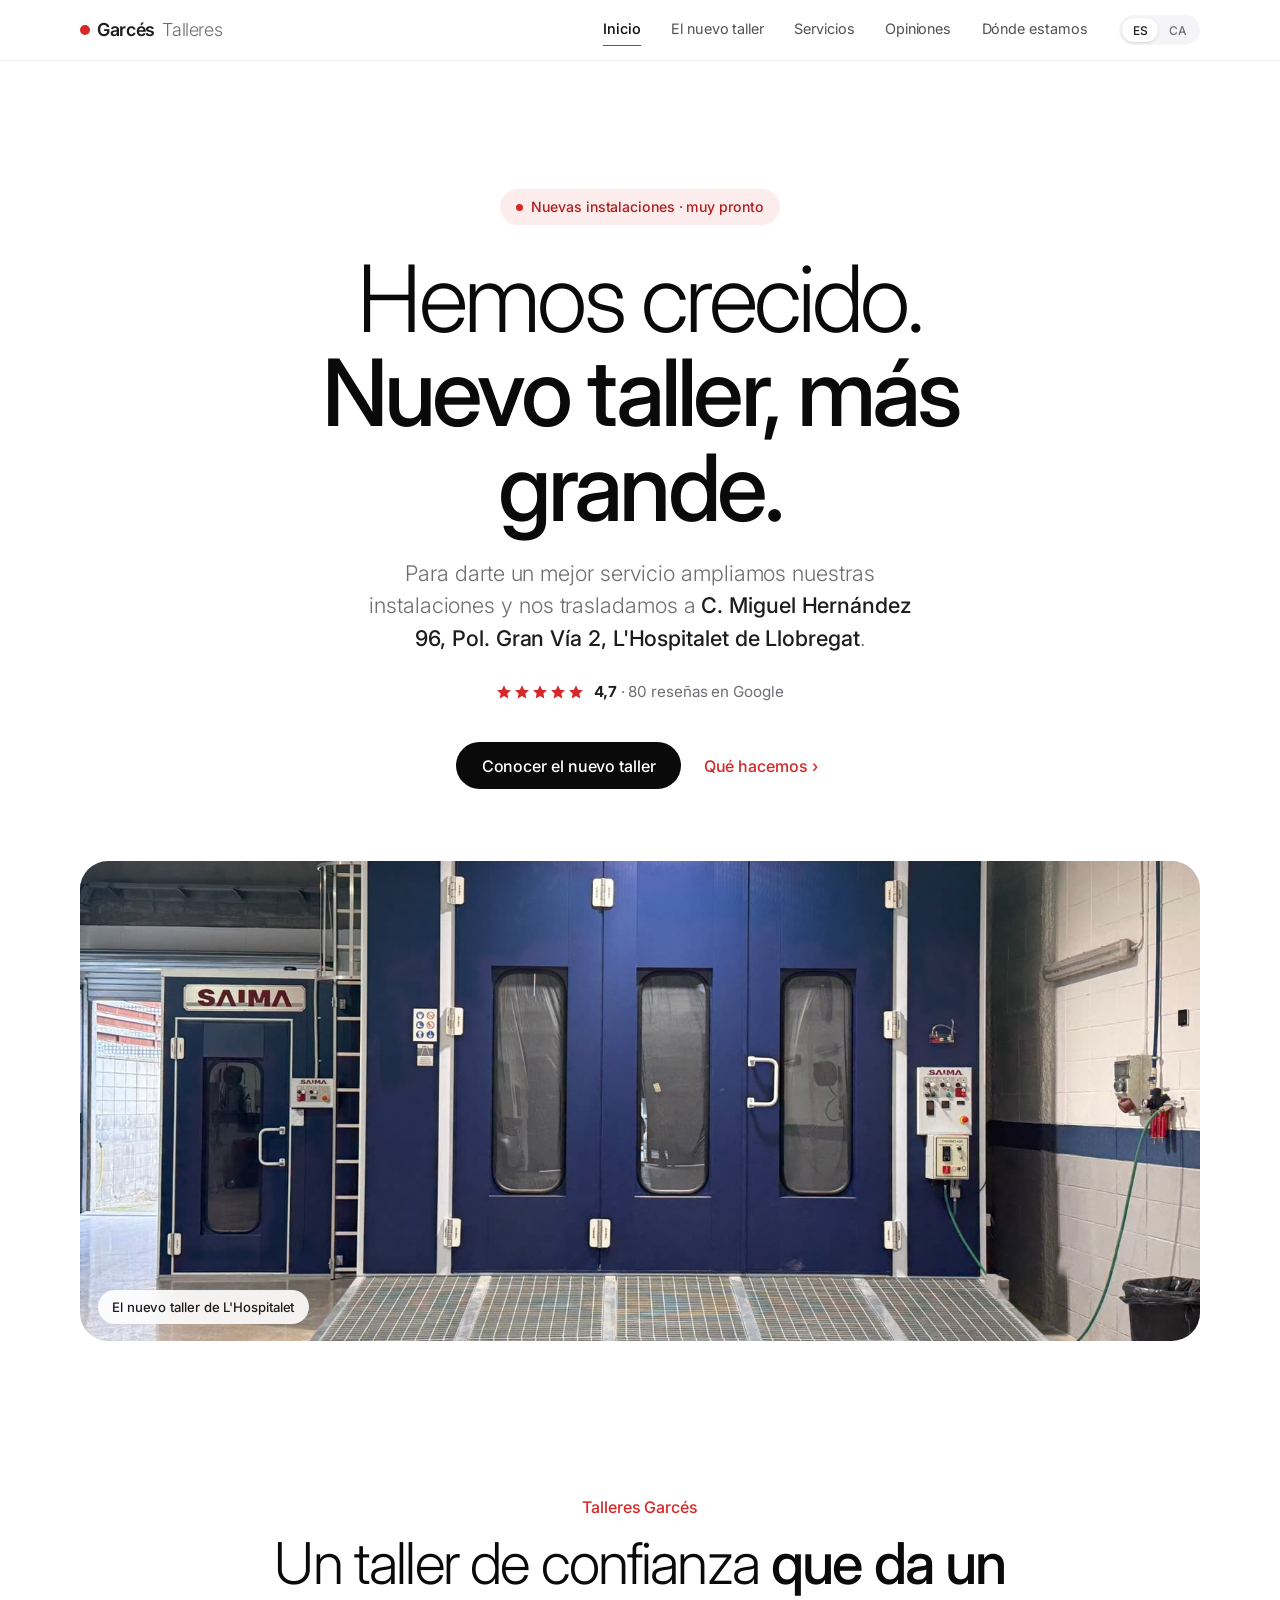
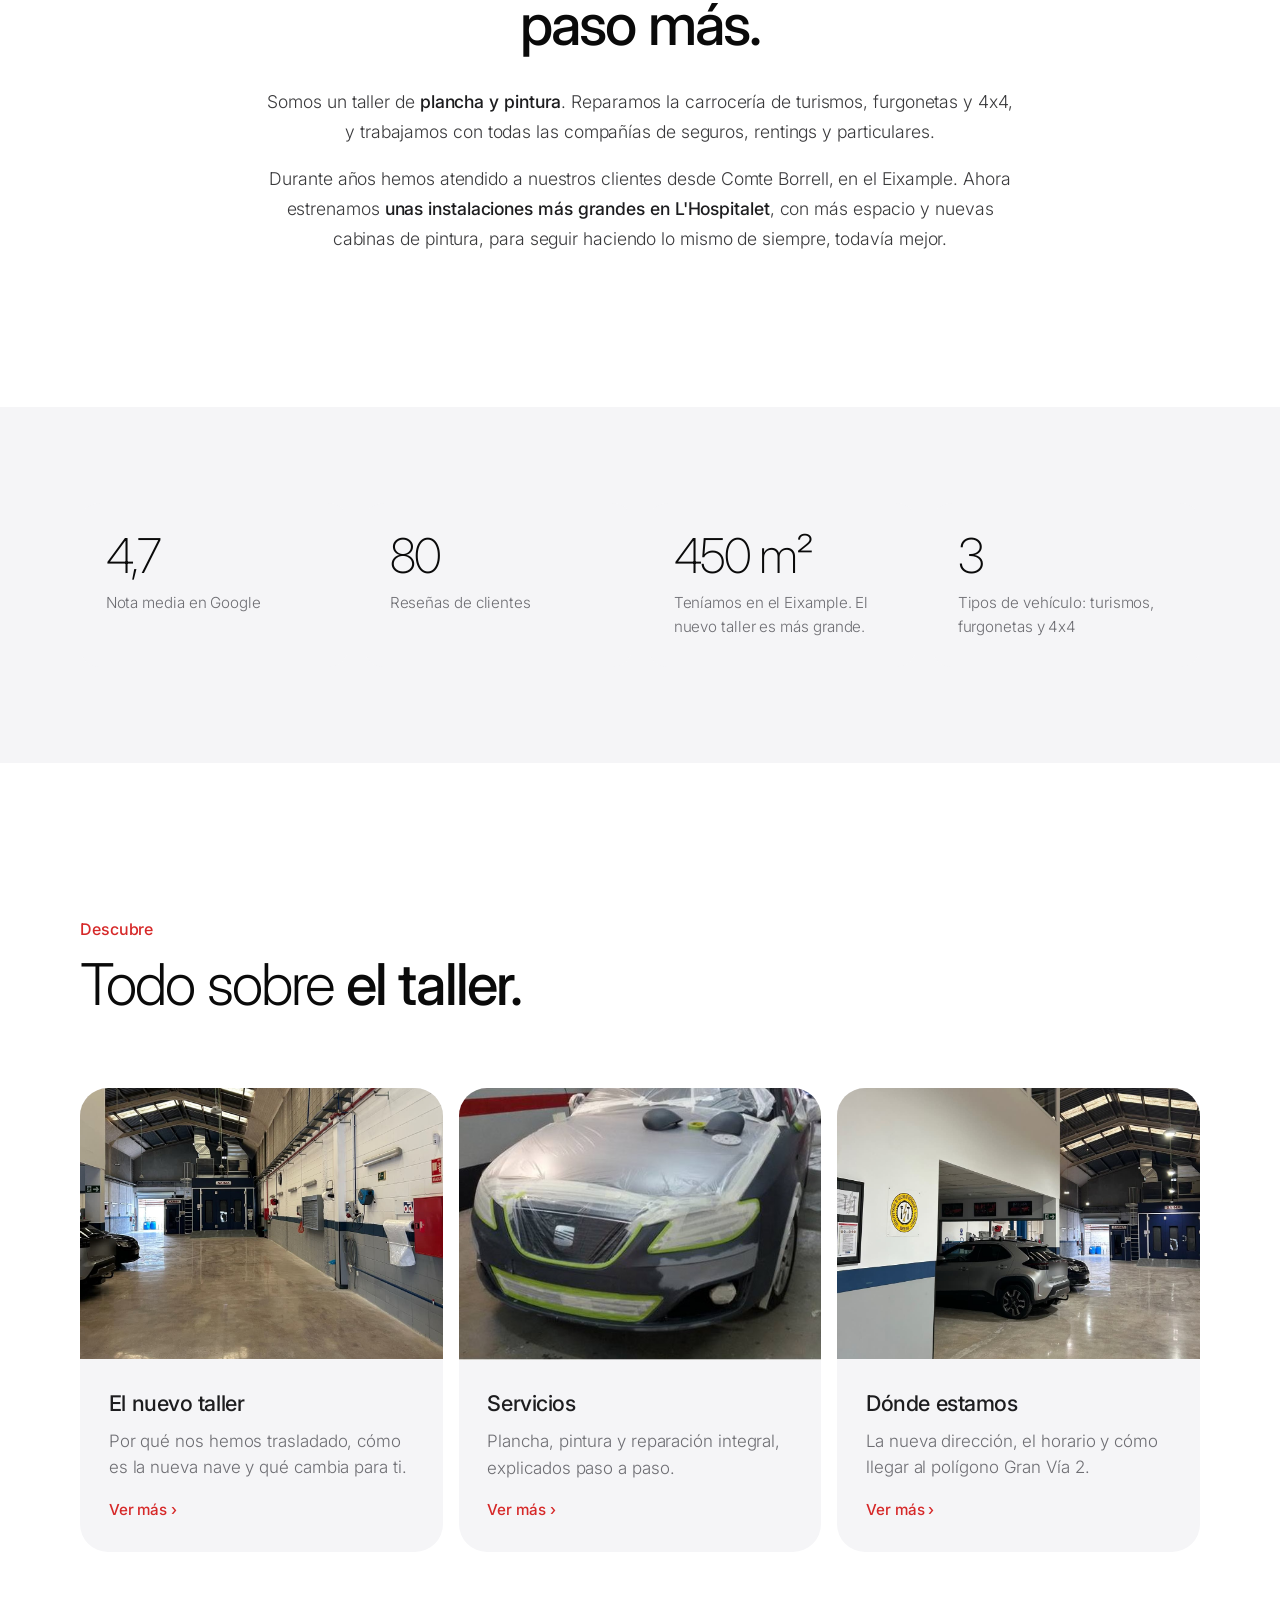
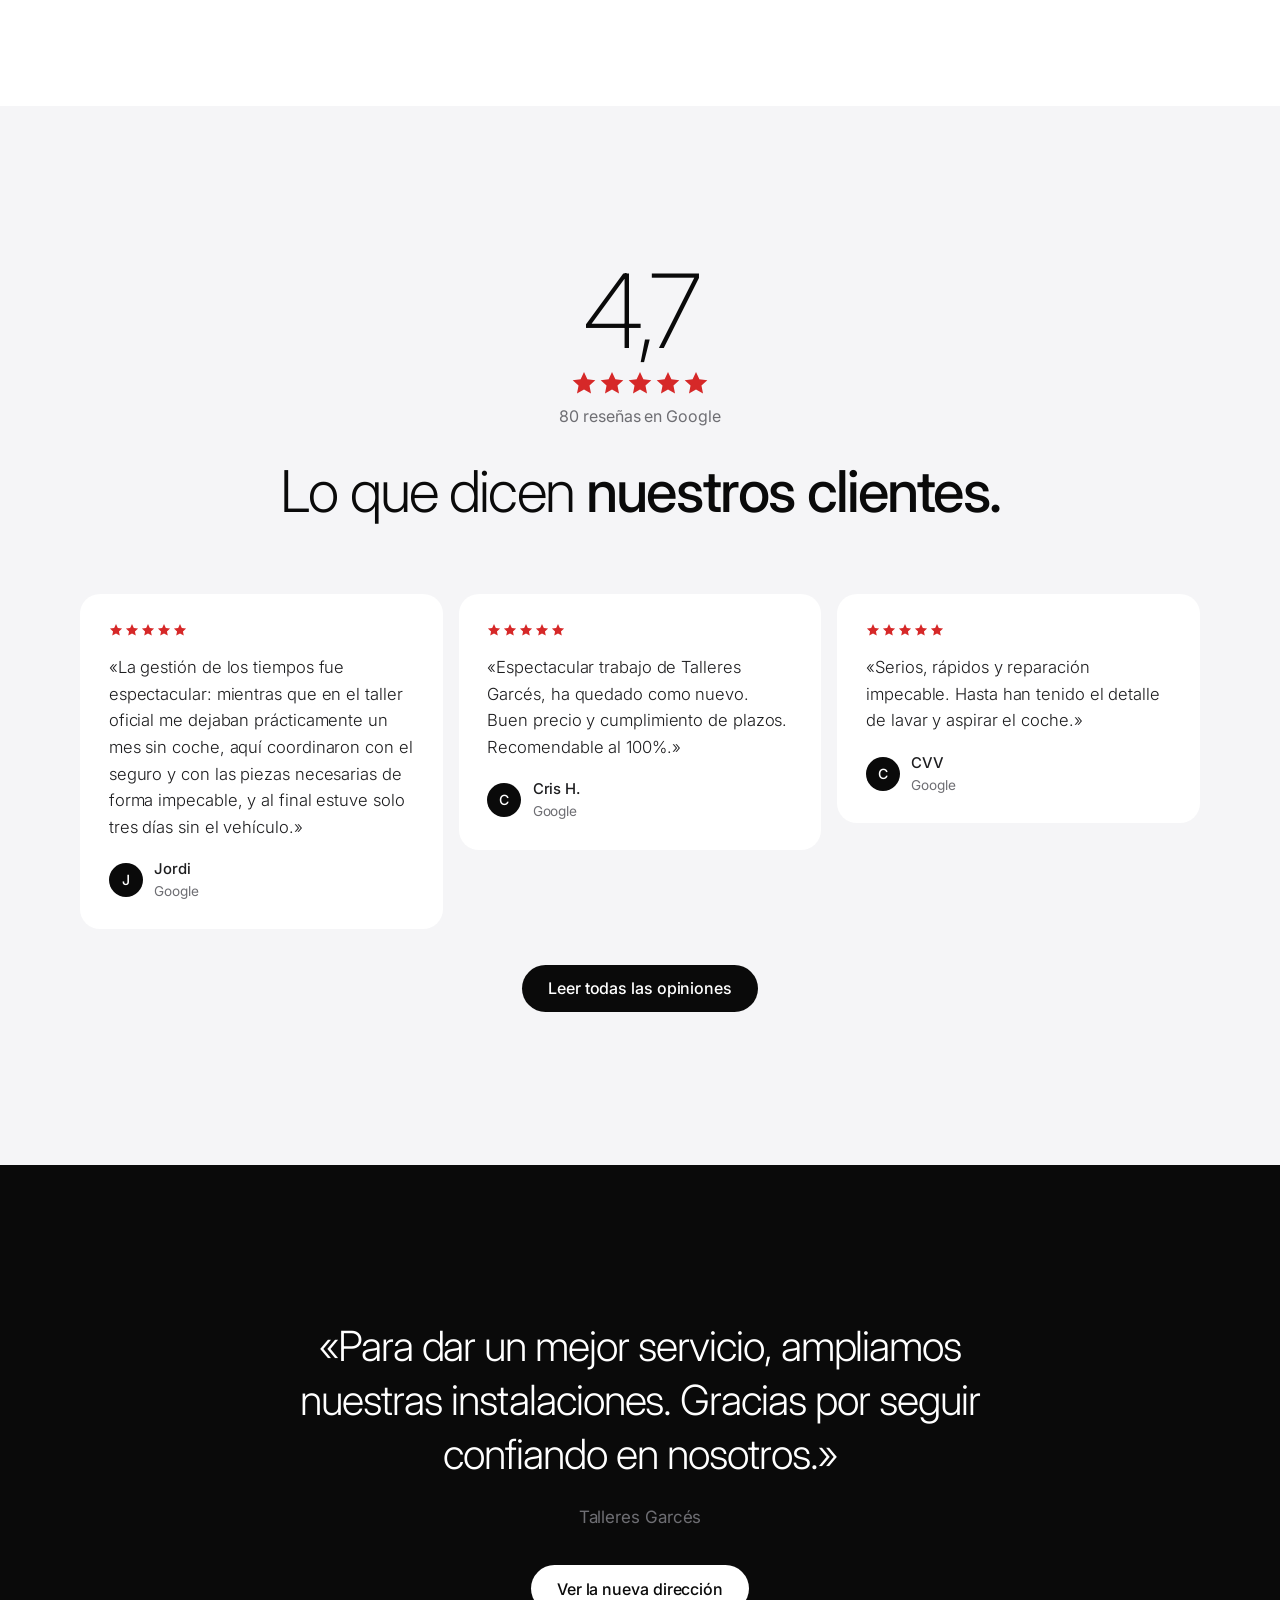
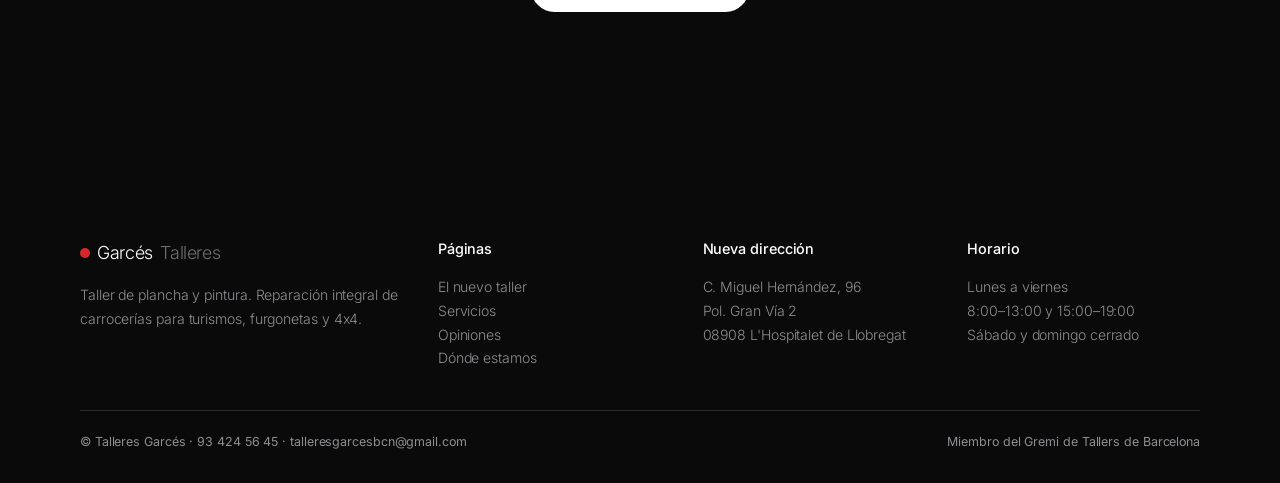
==== commit 7178eaf4: "Web de varias páginas: Inicio, El nuevo taller, Servicios, Opiniones, Dónde estamos Estilos y script" ====
--- a/index.html
+++ b/index.html
@@ -10,472 +10,162 @@
 <link rel="preconnect" href="https://fonts.googleapis.com">
 <link rel="preconnect" href="https://fonts.gstatic.com" crossorigin>
 <link href="https://fonts.googleapis.com/css2?family=Inter:wght@200..700&display=swap" rel="stylesheet">
-<style>
-:root{
-  --white:#FFFFFF;
-  --snow:#F5F5F7;
-  --black:#0A0A0A;
-  --coal:#1C1C1E;
-  --coal-2:#2C2C2E;
-  --ink:#1D1D1F;
-  --mute:#6E6E73;
-  --mute-dark:#A1A1A6;
-  --hair:#E5E5EA;
-  --red:#D62828;        /* rojo del rótulo del taller */
-  --red-dark:#B01E1E;
-  --font:-apple-system,BlinkMacSystemFont,"SF Pro Display","Inter",system-ui,sans-serif;
-  --r-lg:28px; --r-md:20px;
-  --wrap:min(1120px,100% - 2.5rem);
-}
-*{box-sizing:border-box;margin:0;padding:0}
-html{scroll-behavior:smooth}
-body{font-family:var(--font);background:var(--white);color:var(--ink);font-size:17px;line-height:1.5;-webkit-font-smoothing:antialiased;letter-spacing:-.005em}
-a{color:inherit;text-decoration:none}
-img{display:block;max-width:100%;height:auto}
-:focus-visible{outline:2px solid var(--red);outline-offset:3px;border-radius:8px}
-.wrap{width:var(--wrap);margin-inline:auto}
-.skip{position:absolute;left:-999px}
-.skip:focus{left:1rem;top:1rem;background:var(--black);color:#fff;padding:.5rem 1rem;border-radius:99px;z-index:99}
-
-/* Navegación */
-header.top{position:sticky;top:0;z-index:20;background:rgba(255,255,255,.8);backdrop-filter:saturate(180%) blur(20px);-webkit-backdrop-filter:saturate(180%) blur(20px);border-bottom:1px solid rgba(0,0,0,.06)}
-header.top .wrap{display:flex;align-items:center;gap:2rem;height:56px}
-.brand{font-size:1.1rem;font-weight:600;letter-spacing:-.02em;display:flex;align-items:center;gap:.45rem}
-.brand::before{content:"";width:10px;height:10px;border-radius:50%;background:var(--red)}
-.brand span{font-weight:300;color:var(--mute)}
-nav.main{display:flex;gap:1.8rem;margin-left:auto}
-nav.main a{font-size:.88rem;color:#424245;transition:color .2s}
-nav.main a:hover{color:var(--black)}
-.lang{display:flex;background:var(--snow);border-radius:99px;padding:3px}
-.lang button{font:500 .75rem var(--font);border:0;background:none;color:var(--mute);padding:.3rem .65rem;border-radius:99px;cursor:pointer}
-.lang button[aria-pressed="true"]{background:#fff;color:var(--ink);box-shadow:0 1px 3px rgba(0,0,0,.12)}
-
-.btn{display:inline-flex;align-items:center;justify-content:center;gap:.45rem;font:500 1rem var(--font);padding:.8rem 1.5rem;border-radius:99px;transition:background .2s,color .2s}
-.btn-black{background:var(--black);color:#fff}
-.btn-black:hover{background:var(--coal-2)}
-.btn-soft{background:var(--snow);color:var(--ink)}
-.btn-soft:hover{background:#ebebf0}
-.btn-link{color:var(--red);padding-inline:.4rem}
-.btn-link:hover{text-decoration:underline;text-underline-offset:4px}
-
-/* Hero */
-.hero{text-align:center;padding:clamp(3.2rem,7vw,6rem) 0 0}
-.pill{display:inline-flex;align-items:center;gap:.5rem;background:#FDECEC;color:var(--red-dark);font-size:.88rem;font-weight:500;padding:.45rem 1rem;border-radius:99px}
-.pill i{width:7px;height:7px;border-radius:50%;background:var(--red)}
-.hero h1{font-weight:300;font-size:clamp(2.8rem,7.4vw,5.6rem);line-height:1.03;letter-spacing:-.038em;margin:1.5rem auto 0;max-width:14ch;color:var(--black)}
-.hero h1 b{font-weight:500;display:block}
-.hero p.lead{font-size:clamp(1.1rem,1.8vw,1.32rem);font-weight:300;color:var(--mute);max-width:40ch;margin:1.4rem auto 0;line-height:1.45}
-.hero p.lead strong{color:var(--ink);font-weight:500}
-.rating{display:inline-flex;align-items:center;gap:.6rem;margin-top:1.6rem;font-size:.95rem;color:var(--mute)}
-.rating b{color:var(--ink);font-weight:600}
-.stars{display:inline-flex;gap:2px;color:var(--red)}
-.stars svg{width:16px;height:16px}
-.hero .ctas{display:flex;flex-wrap:wrap;justify-content:center;gap:.6rem 1rem;margin-top:1.8rem}
-.hero-img{width:var(--wrap);margin:clamp(3rem,6vw,4.5rem) auto 0;border-radius:var(--r-lg);overflow:hidden;aspect-ratio:21/9;position:relative;background:var(--snow)}
-.hero-img img{width:100%;height:100%;object-fit:cover}
-.tag{position:absolute;left:1rem;bottom:1rem;background:rgba(255,255,255,.9);backdrop-filter:blur(10px);-webkit-backdrop-filter:blur(10px);font-size:.82rem;font-weight:500;padding:.4rem .85rem;border-radius:99px;color:var(--ink)}
-
-/* Secciones */
-section{padding:clamp(5rem,10vw,8rem) 0;scroll-margin-top:56px}
-.head{text-align:center;max-width:46rem;margin:0 auto clamp(2.5rem,5vw,3.8rem)}
-.eyebrow{color:var(--red);font-weight:500;font-size:1rem;margin-bottom:.6rem}
-h2{font-weight:300;font-size:clamp(2.1rem,4.6vw,3.4rem);line-height:1.08;letter-spacing:-.03em;color:var(--black)}
-h2 b{font-weight:500}
-.head p{color:var(--mute);font-size:1.15rem;font-weight:300;margin-top:1rem;line-height:1.5}
-.dark{background:var(--black);color:#F5F5F7}
-.dark h2{color:#fff}
-.dark .head p{color:var(--mute-dark)}
-
-/* Antes / ahora */
-.era{display:grid;grid-template-columns:minmax(0,1fr) minmax(0,1fr);gap:1rem;align-items:start}
-.era-col{border-radius:var(--r-lg);padding:clamp(1.4rem,2.6vw,2rem);display:flex;flex-direction:column;gap:1rem}
-.era-col.then{background:var(--coal)}
-.era-col.now{background:#fff;color:var(--black)}
-.era-top{display:flex;justify-content:space-between;align-items:flex-start;gap:1rem;padding:.4rem .4rem .6rem}
-.era-top small{display:block;font-size:.9rem;font-weight:500;color:var(--mute-dark);margin-bottom:.5rem}
-.era-col.now .era-top small{color:var(--red)}
-.era-top .addr{font-size:clamp(1.3rem,2.3vw,1.65rem);font-weight:300;line-height:1.25;letter-spacing:-.02em}
-.era-col.now .era-top .addr{font-weight:400}
-.badge{flex:none;font-size:.82rem;font-weight:500;border-radius:99px;padding:.35rem .8rem;white-space:nowrap}
-.then .badge{background:var(--coal-2);color:var(--mute-dark)}
-.now .badge{background:#FDECEC;color:var(--red-dark)}
-.shots{display:grid;grid-template-columns:minmax(0,1fr) minmax(0,1fr);gap:.6rem}
-.shots .big{grid-column:1 / -1}
-.shots img,.shots .ph{width:100%;aspect-ratio:16/10;object-fit:cover;border-radius:16px}
-.shots .big img,.shots .big .ph{aspect-ratio:16/9}
-.then .shots img{filter:saturate(.85)}
-.ph{background:var(--snow);display:grid;place-items:center;text-align:center;color:var(--mute);font-size:.88rem;padding:1rem}
-.ph svg{width:28px;height:28px;margin:0 auto .5rem;color:#B5B5BA}
-.era-note{color:var(--mute-dark);font-size:.95rem;font-weight:300;padding:0 .4rem .3rem}
-.now .era-note{color:var(--mute)}
-.move-quote{max-width:44rem;margin:clamp(3rem,6vw,4.5rem) auto 0;text-align:center;font-size:clamp(1.25rem,2.4vw,1.6rem);font-weight:300;line-height:1.45;letter-spacing:-.015em;color:#E5E5EA}
-.move-quote span{display:block;margin-top:1rem;font-size:.95rem;color:var(--mute-dark)}
-
-/* Por dentro */
-.mosaic{display:grid;grid-template-columns:repeat(3,minmax(0,1fr));grid-auto-rows:220px;gap:1rem}
-.mosaic figure{position:relative;border-radius:var(--r-lg);overflow:hidden;background:var(--snow)}
-.mosaic img{width:100%;height:100%;object-fit:cover}
-.mosaic .m-tall{grid-row:span 2}
-.mosaic .m-wide{grid-row:span 1}
-.mosaic figcaption{position:absolute;left:1rem;bottom:1rem;background:rgba(255,255,255,.9);backdrop-filter:blur(10px);-webkit-backdrop-filter:blur(10px);font-size:.82rem;font-weight:500;padding:.4rem .85rem;border-radius:99px}
-
-/* Reseñas */
-.reviews{background:var(--snow)}
-.score{display:flex;flex-direction:column;align-items:center;gap:.4rem;margin-top:1.4rem}
-.score .num{font-size:clamp(4rem,9vw,5.6rem);font-weight:200;letter-spacing:-.045em;line-height:1;color:var(--black)}
-.score .stars svg{width:24px;height:24px}
-.score small{color:var(--mute);font-size:.95rem}
-.rev-grid{columns:3 300px;column-gap:1rem}
-.rev{break-inside:avoid;background:#fff;border-radius:var(--r-md);padding:1.7rem 1.7rem 1.6rem;margin-bottom:1rem;display:flex;flex-direction:column;gap:1rem}
-.rev .stars svg{width:14px;height:14px}
-.rev p{font-weight:300;font-size:1.02rem;line-height:1.58}
-.rev .who-r{display:flex;align-items:center;gap:.7rem;font-size:.85rem;color:var(--mute)}
-.rev .av{width:34px;height:34px;border-radius:50%;background:var(--black);color:#fff;display:grid;place-items:center;font-weight:500;font-size:.88rem;flex:none}
-.rev .who-r b{color:var(--ink);font-weight:500;display:block;font-size:.93rem}
-.rev-cta{display:flex;justify-content:center;margin-top:1.6rem}
-.rev-note{text-align:center;color:var(--mute);font-size:.8rem;margin-top:1rem}
-
-/* Qué hacemos */
-.svc-grid{display:grid;grid-template-columns:repeat(3,1fr);gap:1rem}
-.svc{background:var(--snow);border-radius:var(--r-lg);overflow:hidden}
-.svc img{width:100%;aspect-ratio:16/10;object-fit:cover}
-.svc .body{padding:1.6rem 1.8rem 1.9rem}
-.svc h3{font-size:1.3rem;font-weight:500;letter-spacing:-.02em;margin-bottom:.4rem}
-.svc p{color:var(--mute);font-weight:300;font-size:1rem}
-.facts{display:grid;grid-template-columns:repeat(3,1fr);gap:1rem;margin-top:1rem}
-.fact{border:1px solid var(--hair);border-radius:var(--r-md);padding:1.6rem 1.7rem}
-.fact h3{font-size:.9rem;font-weight:500;color:var(--red);margin-bottom:.6rem}
-.fact p{font-weight:300;line-height:1.55}
-.fact ul{list-style:none;font-weight:300;line-height:1.75}
-
-/* Dónde estamos */
-.where .grid{display:grid;grid-template-columns:1.5fr 1fr;gap:1rem}
-.where iframe{width:100%;height:100%;min-height:380px;border:0;border-radius:var(--r-lg);filter:grayscale(1) contrast(1.05);display:block}
-.where dl{background:var(--coal);border-radius:var(--r-lg);padding:clamp(1.6rem,3vw,2.2rem);display:grid;gap:1.3rem;align-content:start}
-.where dt{font-size:.82rem;color:var(--mute-dark);margin-bottom:.3rem}
-.where dd{font-weight:300;font-size:1.05rem;line-height:1.45;overflow-wrap:anywhere}
-.where dd a{border-bottom:1px solid var(--coal-2)}
-.where dd a:hover{color:#fff;border-color:var(--red)}
-.where .perks{margin-top:.2rem;color:var(--mute-dark);font-size:.88rem;font-weight:300}
-
-footer.site{background:var(--black);color:#8E8E93;font-size:.78rem}
-footer.site .wrap{display:flex;flex-wrap:wrap;justify-content:space-between;gap:.6rem;border-top:1px solid var(--coal-2);padding:1.3rem 0 2rem}
-
-@media (max-width:900px){
-  nav.main{display:none}
-  .lang{margin-left:auto}
-  .hero-img{aspect-ratio:16/10}
-  .era,.where .grid{grid-template-columns:minmax(0,1fr)}
-  .svc-grid,.facts{grid-template-columns:1fr}
-  .mosaic{grid-template-columns:repeat(2,minmax(0,1fr));grid-auto-rows:170px}
-  .where iframe{min-height:280px}
-}
-@media (prefers-reduced-motion:reduce){html{scroll-behavior:auto}}
-</style>
+<link rel="stylesheet" href="assets/site.css">
 </head>
 <body>
 <a class="skip" href="#main" data-i18n="skip">Saltar al contenido</a>
 
 <svg width="0" height="0" style="position:absolute" aria-hidden="true">
   <symbol id="star" viewBox="0 0 20 20"><path fill="currentColor" d="M10 1.5l2.6 5.6 6.1.7-4.5 4.2 1.2 6L10 15l-5.4 3 1.2-6L1.3 7.8l6.1-.7z"/></symbol>
-  <symbol id="cam" viewBox="0 0 24 24"><path fill="none" stroke="currentColor" stroke-width="1.5" stroke-linejoin="round" d="M3 8h4l2-3h6l2 3h4v11H3z"/><circle cx="12" cy="13" r="3.5" fill="none" stroke="currentColor" stroke-width="1.5"/></symbol>
 </svg>
 
 <header class="top">
   <div class="wrap">
-    <a class="brand" href="#main">Garcés <span data-i18n="brandSub">Talleres</span></a>
-    <nav class="main" aria-label="Principal">
-      <a href="#nuevo-taller" data-i18n="navMove">El nuevo taller</a>
-      <a href="#resenas" data-i18n="navReviews">Opiniones</a>
-      <a href="#taller" data-i18n="navWork">Qué hacemos</a>
-      <a href="#donde" data-i18n="navWhere">Dónde estamos</a>
+    <a class="brand" href="index.html">Garcés <span data-i18n="brandSub">Talleres</span></a>
+    <nav class="main" id="nav" aria-label="Principal">
+      <a href="index.html" aria-current="page" data-i18n="navHome">Inicio</a>
+      <a href="nuevo-taller.html" data-i18n="navMove">El nuevo taller</a>
+      <a href="servicios.html" data-i18n="navServices">Servicios</a>
+      <a href="opiniones.html" data-i18n="navReviews">Opiniones</a>
+      <a href="donde-estamos.html" data-i18n="navWhere">Dónde estamos</a>
     </nav>
     <div class="lang" role="group" aria-label="Idioma">
       <button type="button" data-lang="es" aria-pressed="true">ES</button>
       <button type="button" data-lang="ca" aria-pressed="false">CA</button>
     </div>
+    <button class="menu-btn" type="button" aria-controls="nav" aria-expanded="false" aria-label="Menú"><span></span></button>
   </div>
 </header>
 
 <main id="main">
-
-  <!-- HERO: el mensaje principal es que han crecido -->
-  <div class="hero">
+  <section class="page-hero center" aria-labelledby="h1">
     <div class="wrap">
       <span class="pill"><i></i><span data-i18n-html="pill">Nuevas instalaciones · <span data-when>muy pronto</span></span></span>
-      <h1 data-i18n-html="h1">Hemos crecido. <b>Nuevo taller, más grande.</b></h1>
+      <h1 class="display" id="h1" style="margin:1.6rem auto 0;max-width:14ch" data-i18n-html="h1">Hemos crecido. <b>Nuevo taller, más grande.</b></h1>
       <p class="lead" data-i18n-html="lead">Para darte un mejor servicio ampliamos nuestras instalaciones y nos trasladamos a <strong>C. Miguel Hernández 96, Pol. Gran Vía 2, L'Hospitalet de Llobregat</strong>.</p>
-      <a class="rating" href="#resenas">
+      <a href="opiniones.html" style="display:inline-flex;align-items:center;gap:.6rem;margin-top:1.6rem;color:var(--mute);font-size:.95rem">
         <span class="stars" aria-hidden="true"><svg><use href="#star"/></svg><svg><use href="#star"/></svg><svg><use href="#star"/></svg><svg><use href="#star"/></svg><svg><use href="#star"/></svg></span>
-        <span><b data-rating>4,7</b> · <span data-i18n-html="ratingTxt"><span data-count>80</span> reseñas en Google</span></span>
+        <span><b data-rating style="color:var(--ink)">4,7</b> · <span data-i18n-html="ratingTxt"><span data-count>80</span> reseñas en Google</span></span>
       </a>
       <div class="ctas">
-        <a class="btn btn-black" href="#nuevo-taller" data-i18n="ctaMove">Ver el nuevo taller</a>
-        <a class="btn btn-link" href="#resenas" data-i18n="ctaReviews">Leer opiniones ›</a>
-      </div>
-    </div>
-    <div class="hero-img">
-      <img src="img/nuevo/cabinas.jpg" alt="Cabinas de pintura del nuevo taller en L'Hospitalet" width="1600" height="1200" style="object-position:50% 55%">
-      <span class="tag" data-i18n="heroTag">El nuevo taller de L'Hospitalet</span>
-    </div>
-  </div>
-
-  <!-- ANTES / AHORA -->
-  <section class="dark" id="nuevo-taller" aria-labelledby="h-move">
-    <div class="wrap">
-      <div class="head">
-        <p class="eyebrow" data-i18n="moveEyebrow">El nuevo taller</p>
-        <h2 id="h-move" data-i18n-html="moveH">Del Eixample a L'Hospitalet. <b>Más espacio, mismo equipo.</b></h2>
-        <p data-i18n="moveIntro">Durante años hemos trabajado en nuestro taller de Comte Borrell. Ahora damos un paso más con unas instalaciones más grandes, preparadas para atender a más clientes y trabajar con más comodidad.</p>
-      </div>
-
-      <div class="era">
-        <div class="era-col then">
-          <div class="era-top">
-            <div><small data-i18n="thenLabel">Hasta ahora</small><p class="addr">C/ Comte Borrell, 107<br>Barcelona</p></div>
-            <span class="badge">450 m²</span>
-          </div>
-          <div class="shots">
-            <div class="big"><img src="img/fachada-comte-borrell.jpg" alt="Entrada del taller en Comte Borrell 107" width="1000" height="1133" loading="lazy" style="object-position:50% 30%"></div>
-            <img src="img/taller-pasillo.jpg" alt="Interior del taller de Comte Borrell" width="627" height="352" loading="lazy">
-            <img src="img/taller-audi.jpg" alt="Coche en el taller de Comte Borrell" width="627" height="361" loading="lazy">
-          </div>
-          <p class="era-note" data-i18n="thenNote">El taller del Eixample, con cabina de pintura, bancada y dos elevadores.</p>
-        </div>
-
-        <div class="era-col now">
-          <div class="era-top">
-            <div><small data-i18n="nowLabel">Nuevas instalaciones</small><p class="addr">C. Miguel Hernández, 96<br>Pol. Gran Vía 2, L'Hospitalet</p></div>
-            <span class="badge" id="datePill">Próximamente</span>
-          </div>
-          <div class="shots" id="newShots"></div>
-          <p class="era-note" data-i18n="nowNote">Una nave más amplia en el polígono Gran Vía 2, con fácil acceso desde Barcelona y las rondas.</p>
-        </div>
-      </div>
-
-      <p class="move-quote" data-i18n-html="quote">«Para dar un mejor servicio, ampliamos nuestras instalaciones. Gracias por seguir confiando en nosotros.»<span>Talleres Garcés</span></p>
-    </div>
-  </section>
-
-  <!-- EL NUEVO TALLER POR DENTRO -->
-  <section class="inside" aria-labelledby="h-inside">
-    <div class="wrap">
-      <div class="head">
-        <p class="eyebrow" data-i18n="insideEyebrow">Por dentro</p>
-        <h2 id="h-inside" data-i18n-html="insideH">Un taller pensado <b>para trabajar mejor.</b></h2>
-        <p data-i18n="insideIntro">Más metros, más luz y nuevas cabinas de pintura. Así es el espacio donde reparamos tu coche a partir de ahora.</p>
-      </div>
-      <div class="mosaic">
-        <figure class="m-tall"><img src="img/nuevo/cabinas-techo.jpg" alt="Cabinas de pintura con su sistema de extracción" width="1200" height="1600" loading="lazy"><figcaption data-i18n="mc1">Cabinas de pintura</figcaption></figure>
-        <figure class="m-wide"><img src="img/nuevo/cabina-interior.jpg" alt="Interior iluminado de la cabina de pintura" width="1600" height="1200" loading="lazy"><figcaption data-i18n="mc2">Interior de la cabina</figcaption></figure>
-        <figure class="m-tall"><img src="img/nuevo/lateral.jpg" alt="Zona de trabajo con tomas de aire y servicios" width="1200" height="1600" loading="lazy"><figcaption data-i18n="mc3">Zona de trabajo</figcaption></figure>
-        <figure class="m-wide"><img src="img/nuevo/cabinas.jpg" alt="Frontal de las cabinas de pintura" width="1600" height="1200" loading="lazy"><figcaption data-i18n="mc4">Nuevas cabinas</figcaption></figure>
+        <a class="btn btn-black" href="nuevo-taller.html" data-i18n="ctaMove">Conocer el nuevo taller</a>
+        <a class="btn btn-link" href="servicios.html" data-i18n="ctaServices">Qué hacemos ›</a>
       </div>
     </div>
   </section>
 
-  <!-- RESEÑAS -->
-  <section class="reviews" id="resenas" aria-labelledby="h-rev">
-    <div class="wrap">
-      <div class="head">
-        <p class="eyebrow" data-i18n="revEyebrow">Opiniones</p>
-        <h2 id="h-rev" data-i18n-html="revH">Lo que dicen <b>nuestros clientes.</b></h2>
-        <div class="score">
-          <span class="num" data-rating>4,7</span>
-          <span class="stars" aria-hidden="true"><svg><use href="#star"/></svg><svg><use href="#star"/></svg><svg><use href="#star"/></svg><svg><use href="#star"/></svg><svg><use href="#star"/></svg></span>
-          <small data-i18n-html="scoreTxt"><span data-count>80</span> reseñas en Google</small>
-        </div>
-      </div>
-      <div class="rev-grid" id="revGrid"></div>
-      <div class="rev-cta"><a class="btn btn-soft" href="https://maps.google.com/?cid=10573136797197472079" target="_blank" rel="noopener" data-i18n="revAll">Ver todas en Google</a></div>
-      <p class="rev-note" data-i18n="revNote">Reseñas publicadas en Google por clientes del taller.</p>
-    </div>
-  </section>
+  <div class="page-img">
+    <img src="img/nuevo/cabinas.jpg" alt="Cabinas de pintura del nuevo taller en L'Hospitalet" data-i18n-alt="altHero" width="1600" height="1200" style="object-position:50% 55%">
+    <span class="tag" data-i18n="heroTag">El nuevo taller de L'Hospitalet</span>
+  </div>
 
-  <!-- QUÉ HACEMOS -->
-  <section id="taller" aria-labelledby="h-svc">
-    <div class="wrap">
-      <div class="head">
-        <p class="eyebrow" data-i18n="svcEyebrow">Qué hacemos</p>
-        <h2 id="h-svc" data-i18n-html="svcH">Plancha y pintura <b>con acabado de primera.</b></h2>
-        <p data-i18n="svcIntro">Reparación integral de carrocerías para turismos, furgonetas y 4x4, desde unos roces de aparcamiento hasta un golpe importante.</p>
-      </div>
-      <div class="svc-grid">
-        <article class="svc">
-          <img src="img/enmascarado.jpg" alt="Coche con imprimación y cinta de enmascarar" width="712" height="413" loading="lazy">
-          <div class="body"><h3 data-i18n="s1h">Plancha</h3><p data-i18n="s1p">Reparamos abolladuras, golpes y piezas de chapa dañadas en bancada, o las sustituimos cuando hace falta.</p></div>
-        </article>
-        <article class="svc">
-          <img src="img/cabina-preparado.jpg" alt="Coche preparado para pintar en la cabina" width="709" height="413" loading="lazy">
-          <div class="body"><h3 data-i18n="s2h">Pintura</h3><p data-i18n="s2p">Igualamos el color original y pintamos en cabina con horno para que la reparación no se note.</p></div>
-        </article>
-        <article class="svc">
-          <img src="img/cabina-entrada.jpg" alt="Coche terminado en la cabina de pintura" width="709" height="413" loading="lazy">
-          <div class="body"><h3 data-i18n="s3h">Reparación integral</h3><p data-i18n="s3p">Nos ocupamos de toda la carrocería, desde la valoración del daño hasta la entrega del coche terminado.</p></div>
-        </article>
-      </div>
-      <div class="facts">
-        <div class="fact"><h3 data-i18n="f1h">Trabajamos con</h3><p data-i18n="f1p">Todas las compañías de seguros, rentings y particulares.</p></div>
-        <div class="fact"><h3 data-i18n="f2h">Equipamiento</h3><ul><li data-i18n="e1">Nuevas cabinas de pintado con horno</li><li data-i18n="e2">Bancada de reparación de carrocerías</li><li data-i18n="e3">Desabollado y soldadura MIG</li></ul></div>
-        <div class="fact"><h3 data-i18n="f3h">Agremiados</h3><p data-i18n="f3p">Taller agremiado al Gremi de Tallers de Barcelona.</p></div>
+  <!-- Quiénes somos -->
+  <section class="block" aria-labelledby="h-about">
+    <div class="narrow center">
+      <p class="eyebrow" data-i18n="aboutEyebrow">Talleres Garcés</p>
+      <h2 id="h-about" data-i18n-html="aboutH">Un taller de confianza <b>que da un paso más.</b></h2>
+      <div class="prose" style="margin-top:2rem">
+        <p data-i18n-html="about1">Somos un taller de <strong>plancha y pintura</strong>. Reparamos la carrocería de turismos, furgonetas y 4x4, y trabajamos con todas las compañías de seguros, rentings y particulares.</p>
+        <p data-i18n-html="about2">Durante años hemos atendido a nuestros clientes desde Comte Borrell, en el Eixample. Ahora estrenamos <strong>unas instalaciones más grandes en L'Hospitalet</strong>, con más espacio y nuevas cabinas de pintura, para seguir haciendo lo mismo de siempre, todavía mejor.</p>
       </div>
     </div>
   </section>
 
-  <!-- DÓNDE ESTAMOS (informativo) -->
-  <section class="dark where" id="donde" aria-labelledby="h-where">
+  <!-- Cifras -->
+  <section class="block tight soft" aria-label="Talleres Garcés en cifras">
+    <div class="wrap">
+      <div class="figures">
+        <div class="figure"><strong data-rating>4,7</strong><span data-i18n="fig1">Nota media en Google</span></div>
+        <div class="figure"><strong data-count>80</strong><span data-i18n="fig2">Reseñas de clientes</span></div>
+        <div class="figure"><strong>450 m²</strong><span data-i18n="fig3">Teníamos en el Eixample. El nuevo taller es más grande.</span></div>
+        <div class="figure"><strong>3</strong><span data-i18n="fig4">Tipos de vehículo: turismos, furgonetas y 4x4</span></div>
+      </div>
+    </div>
+  </section>
+
+  <!-- Accesos a las páginas -->
+  <section class="block" aria-labelledby="h-tiles">
     <div class="wrap">
       <div class="head">
-        <p class="eyebrow" data-i18n="whereEyebrow">Dónde estamos</p>
-        <h2 id="h-where" data-i18n-html="whereH">Te esperamos <b>en L'Hospitalet.</b></h2>
+        <p class="eyebrow" data-i18n="tilesEyebrow">Descubre</p>
+        <h2 id="h-tiles" data-i18n-html="tilesH">Todo sobre <b>el taller.</b></h2>
       </div>
-      <div class="grid">
-        <iframe title="Mapa: C. Miguel Hernández 96, L'Hospitalet de Llobregat" loading="lazy" referrerpolicy="no-referrer-when-downgrade"
-          src="https://www.google.com/maps?q=Carrer%20de%20Miguel%20Hern%C3%A1ndez%2096%2C%2008908%20L%27Hospitalet%20de%20Llobregat&output=embed"></iframe>
-        <dl>
-          <div><dt data-i18n="cAddr">Dirección</dt><dd>C. Miguel Hernández, 96<br>Pol. Gran Vía 2<br>08908 L'Hospitalet de Llobregat</dd></div>
-          <div><dt data-i18n="cHours">Horario</dt><dd data-i18n-html="hours">Lunes a viernes, 8:00–13:00 y 15:00–19:00<br>Sábado y domingo cerrado</dd></div>
-          <div><dt data-i18n="cPhone">Teléfono</dt><dd><a href="tel:+34934245645">93 424 56 45</a></dd></div>
-          <div><dt>Email</dt><dd><a href="mailto:talleresgarcesbcn@gmail.com">talleresgarcesbcn@gmail.com</a></dd></div>
-          <p class="perks" data-i18n="perks">Entrada accesible · Pago con tarjeta y móvil</p>
-        </dl>
+      <div class="tiles">
+        <a class="tile" href="nuevo-taller.html">
+          <img src="img/nuevo/nave.jpg" alt="Nave del nuevo taller" data-i18n-alt="altNave" width="1200" height="1600" loading="lazy" style="object-position:50% 60%">
+          <div class="body"><h3 data-i18n="t1h">El nuevo taller</h3><p data-i18n="t1p">Por qué nos hemos trasladado, cómo es la nueva nave y qué cambia para ti.</p><span class="more" data-i18n="more">Ver más ›</span></div>
+        </a>
+        <a class="tile" href="servicios.html">
+          <img src="img/enmascarado.jpg" alt="Coche preparado para pintar" data-i18n-alt="altPrep" width="712" height="413" loading="lazy">
+          <div class="body"><h3 data-i18n="t2h">Servicios</h3><p data-i18n="t2p">Plancha, pintura y reparación integral, explicados paso a paso.</p><span class="more" data-i18n="more">Ver más ›</span></div>
+        </a>
+        <a class="tile" href="donde-estamos.html">
+          <img src="img/nuevo/entrada.jpg" alt="Entrada y oficina del nuevo taller" data-i18n-alt="altEntrada" width="1200" height="1600" loading="lazy" style="object-position:50% 55%">
+          <div class="body"><h3 data-i18n="t3h">Dónde estamos</h3><p data-i18n="t3p">La nueva dirección, el horario y cómo llegar al polígono Gran Vía 2.</p><span class="more" data-i18n="more">Ver más ›</span></div>
+        </a>
       </div>
+    </div>
+  </section>
+
+  <!-- Opiniones destacadas -->
+  <section class="block soft" aria-labelledby="h-rev">
+    <div class="wrap">
+      <div class="head center">
+        <div class="score">
+          <span class="num" data-rating>4,7</span>
+          <span class="stars" aria-hidden="true"><svg><use href="#star"/></svg><svg><use href="#star"/></svg><svg><use href="#star"/></svg><svg><use href="#star"/></svg><svg><use href="#star"/></svg></span>
+          <small data-i18n-html="ratingTxt"><span data-count>80</span> reseñas en Google</small>
+        </div>
+        <h2 id="h-rev" style="margin-top:2rem" data-i18n-html="revH">Lo que dicen <b>nuestros clientes.</b></h2>
+      </div>
+      <div class="rev-grid" data-reviews="3"></div>
+      <div class="ctas center" style="justify-content:center"><a class="btn btn-black" href="opiniones.html" data-i18n="revMore">Leer todas las opiniones</a></div>
+    </div>
+  </section>
+
+  <!-- Cierre -->
+  <section class="block dark" aria-labelledby="h-close">
+    <div class="narrow center">
+      <p class="quote-big" id="h-close" data-i18n="quote">«Para dar un mejor servicio, ampliamos nuestras instalaciones. Gracias por seguir confiando en nosotros.»</p>
+      <p data-i18n="quoteBy">Talleres Garcés</p>
+      <div class="ctas"><a class="btn btn-white" href="donde-estamos.html" data-i18n="ctaWhere">Ver la nueva dirección</a></div>
     </div>
   </section>
 </main>
 
 <footer class="site">
   <div class="wrap">
-    <span>Talleres Garcés · <span data-i18n="footTag">Taller de plancha y pintura</span></span>
-    <span data-i18n="footMember">Miembro del Gremi de Tallers de Barcelona</span>
+    <div class="cols">
+      <div>
+        <p class="brand">Garcés <span data-i18n="brandSub">Talleres</span></p>
+        <p data-i18n="fAbout">Taller de plancha y pintura. Reparación integral de carrocerías para turismos, furgonetas y 4x4.</p>
+      </div>
+      <div>
+        <h4 data-i18n="fPages">Páginas</h4>
+        <ul>
+          <li><a href="nuevo-taller.html" data-i18n="navMove">El nuevo taller</a></li>
+          <li><a href="servicios.html" data-i18n="navServices">Servicios</a></li>
+          <li><a href="opiniones.html" data-i18n="navReviews">Opiniones</a></li>
+          <li><a href="donde-estamos.html" data-i18n="navWhere">Dónde estamos</a></li>
+        </ul>
+      </div>
+      <div>
+        <h4 data-i18n="fNew">Nueva dirección</h4>
+        <p>C. Miguel Hernández, 96<br>Pol. Gran Vía 2<br>08908 L'Hospitalet de Llobregat</p>
+      </div>
+      <div>
+        <h4 data-i18n="fHours">Horario</h4>
+        <p data-i18n-html="fHoursTxt">Lunes a viernes<br>8:00–13:00 y 15:00–19:00<br>Sábado y domingo cerrado</p>
+      </div>
+    </div>
+    <div class="legal">
+      <span>© Talleres Garcés · 93 424 56 45 · talleresgarcesbcn@gmail.com</span>
+      <span data-i18n="fMember">Miembro del Gremi de Tallers de Barcelona</span>
+    </div>
   </div>
 </footer>
 
-<script>
-/* ================= AJUSTES =================
-   1) Fecha del traslado. Vacío = "Próximamente".
-      Ejemplo: { es: "el 15 de enero", ca: "el 15 de gener" }                          */
-const MOVE_DATE = { es: "", ca: "" };
-
-/* 2) Fotos del taller NUEVO. Guardarlas en img/nuevo/ y escribir aquí sus nombres.
-      La primera sale grande. Mientras esté vacío se ven tres huecos "Próximamente".
-      Ejemplo: ["nave-exterior.jpg", "cabina.jpg", "zona-plancha.jpg"]                */
-const NEW_PHOTOS = ["nave.jpg", "cabina-interior.jpg", "entrada.jpg"];
-
-/* 3) Reseñas EN DIRECTO desde Google (opcional).
-      Con una clave de Google Places API (New), restringida a este dominio, y el
-      Place ID del taller, la nota, el número de reseñas y las reseñas se cargan en
-      directo. Sin clave se muestran las de abajo (copiadas de Google el 26-11-2026). */
-const GOOGLE_PLACES_KEY = "";
-const GOOGLE_PLACE_ID   = "";
-
-const REVIEWS = [
-  { n:"Jordi", t:"La gestión de los tiempos fue espectacular: mientras que en el taller oficial me dejaban prácticamente un mes sin coche, aquí coordinaron con el seguro y con las piezas necesarias de forma impecable, y al final estuve solo tres días sin el vehículo." },
-  { n:"Cris H.", t:"Espectacular trabajo de Talleres Garcés, ha quedado como nuevo. Buen precio y cumplimiento de plazos. Recomendable al 100%." },
-  { n:"CVV", t:"Serios, rápidos y reparación impecable. Hasta han tenido el detalle de lavar y aspirar el coche." },
-  { n:"Antonio V.", t:"Súper competentes y amables. Tuvieron muy en cuenta mi condición de persona con movilidad reducida y fueron súper rápidos en repararme un golpe en la parte trasera de mi coche." },
-  { n:"Juan Carlos P.", t:"Increíble la profesionalidad, servicio, trabajo bien realizado, información… No se puede pedir más, la verdad. Son auténticos profesionales." },
-  { n:"Jordi", t:"Súper profesionales y rápidos. Me han pintado unos roces de aparcamiento en 1 día ¡y como nuevo! Y todo cubierto por el seguro." },
-  { n:"Rosa María B.", t:"¡Espectacular! Aparte de rápidos, trabajan muy bien y el dueño muy educado." },
-  { n:"Sònia C.", t:"Excelente trato. Tuve una urgencia y Carles no pudo ser más amable, atento y resolutivo. ¡Muchas gracias!" },
-  { n:"Patricia M.", t:"Encantada con el taller: organizados, arreglo rápido y ha quedado perfecto. ¡Muchas gracias!" }
-];
-
-const T = { es:{}, ca:{
-  skip:"Saltar al contingut", brandSub:"Tallers",
-  navMove:"El nou taller", navReviews:"Opinions", navWork:"Què fem", navWhere:"On som",
-  pill:"Noves instal·lacions · <span data-when></span>",
-  h1:"Hem crescut. <b>Nou taller, més gran.</b>",
-  lead:"Per donar-te un millor servei ampliem les nostres instal·lacions i ens traslladem al <strong>C. Miguel Hernández 96, Pol. Gran Via 2, l'Hospitalet de Llobregat</strong>.",
-  ratingTxt:"<span data-count></span> ressenyes a Google",
-  ctaMove:"Veure el nou taller", ctaReviews:"Llegir opinions ›",
-  heroTag:"El nou taller de l'Hospitalet",
-  moveEyebrow:"El nou taller",
-  moveH:"De l'Eixample a l'Hospitalet. <b>Més espai, mateix equip.</b>",
-  moveIntro:"Durant anys hem treballat al nostre taller de Comte Borrell. Ara fem un pas més amb unes instal·lacions més grans, preparades per atendre més clients i treballar amb més comoditat.",
-  thenLabel:"Fins ara", nowLabel:"Noves instal·lacions",
-  thenNote:"El taller de l'Eixample, amb cabina de pintura, bancada i dos elevadors.",
-  nowNote:"Una nau més àmplia al polígon Gran Via 2, amb fàcil accés des de Barcelona i les rondes.",
-  quote:"«Per donar un millor servei, ampliem les nostres instal·lacions. Gràcies per continuar confiant en nosaltres.»<span>Tallers Garcés</span>",
-  insideEyebrow:"Per dins", insideH:"Un taller pensat <b>per treballar millor.</b>",
-  insideIntro:"Més metres, més llum i noves cabines de pintura. Així és l'espai on reparem el teu cotxe a partir d'ara.",
-  mc1:"Cabines de pintura", mc2:"Interior de la cabina", mc3:"Zona de treball", mc4:"Noves cabines", mc5:"Oficina i recepció",
-  revEyebrow:"Opinions", revH:"El que diuen <b>els nostres clients.</b>",
-  scoreTxt:"<span data-count></span> ressenyes a Google", revAll:"Veure-les totes a Google",
-  revNote:"Ressenyes publicades a Google per clients del taller.",
-  svcEyebrow:"Què fem", svcH:"Planxa i pintura <b>amb acabat de primera.</b>",
-  svcIntro:"Reparació integral de carrosseries per a turismes, furgonetes i 4x4, des d'unes rascades d'aparcament fins a un cop important.",
-  s1h:"Planxa", s1p:"Reparem abonyegaments, cops i peces de xapa malmeses a la bancada, o les substituïm quan cal.",
-  s2h:"Pintura", s2p:"Igualem el color original i pintem en cabina amb forn perquè la reparació no es noti.",
-  s3h:"Reparació integral", s3p:"Ens ocupem de tota la carrosseria, des de la valoració del dany fins al lliurament del cotxe acabat.",
-  f1h:"Treballem amb", f1p:"Totes les companyies d'assegurances, rentings i particulars.",
-  f2h:"Equipament", e1:"Noves cabines de pintat amb forn", e2:"Bancada de reparació de carrosseries", e3:"Desabonyegat i soldadura MIG",
-  f3h:"Agremiats", f3p:"Taller agremiat al Gremi de Tallers de Barcelona.",
-  whereEyebrow:"On som", whereH:"T'esperem <b>a l'Hospitalet.</b>",
-  cAddr:"Adreça", cHours:"Horari", cPhone:"Telèfon",
-  hours:"Dilluns a divendres, 8:00–13:00 i 15:00–19:00<br>Dissabte i diumenge tancat",
-  perks:"Entrada accessible · Pagament amb targeta i mòbil",
-  footTag:"Taller de planxa i pintura", footMember:"Membre del Gremi de Tallers de Barcelona"
-}};
-const SOON = { es:"muy pronto", ca:"molt aviat" };
-const PILL = { es:["A partir de ","Próximamente"], ca:["A partir de ","Properament"] };
-const PH = { es:"Fotos del nuevo taller,<br>muy pronto", ca:"Fotos del nou taller,<br>molt aviat" };
-let lang = "es", rating = 4.7, count = 80;
-
-document.querySelectorAll("[data-i18n]").forEach(el=>T.es[el.dataset.i18n]=el.textContent);
-document.querySelectorAll("[data-i18n-html]").forEach(el=>T.es[el.dataset.i18nHtml]=el.innerHTML);
-
-const esc = s => String(s).replace(/[&<>"]/g,c=>({"&":"&amp;","<":"&lt;",">":"&gt;",'"':"&quot;"}[c]));
-const STARS = n => '<span class="stars" role="img" aria-label="'+n+' de 5">'+'<svg aria-hidden="true"><use href="#star"/></svg>'.repeat(n)+'</span>';
-function renderReviews(list){
-  document.getElementById("revGrid").innerHTML = list.slice(0,9).map(r=>
-    '<article class="rev">'+STARS(r.s||5)+'<p>«'+esc(r.t)+'»</p><div class="who-r"><span class="av" aria-hidden="true">'+esc((r.n.trim()[0]||"?").toUpperCase())+'</span><span><b>'+esc(r.n)+'</b>'+esc(r.d||"Google")+'</span></div></article>'
-  ).join("");
-}
-function renderNewShots(){
-  const box = document.getElementById("newShots");
-  if (NEW_PHOTOS.length) {
-    box.innerHTML = NEW_PHOTOS.slice(0,3).map((f,i)=>'<div class="'+(i===0?"big":"")+'"><img src="img/nuevo/'+esc(f)+'" alt="Nuevo taller de L\'Hospitalet" loading="lazy"'+(i===0?' style="object-position:50% 62%"':'')+'></div>').join("");
-  } else {
-    const ph = '<div class="ph"><div><svg aria-hidden="true"><use href="#cam"/></svg>'+PH[lang]+'</div></div>';
-    box.innerHTML = '<div class="big">'+ph+'</div>'+ph+ph;
-  }
-}
-function paintNumbers(){
-  document.querySelectorAll("[data-rating]").forEach(el=>el.textContent = rating.toLocaleString(lang==="ca"?"ca-ES":"es-ES",{minimumFractionDigits:1,maximumFractionDigits:1}));
-  document.querySelectorAll("[data-count]").forEach(el=>el.textContent = count);
-}
-function setLang(l){
-  lang = l;
-  document.documentElement.lang = l;
-  document.querySelectorAll("[data-i18n]").forEach(el=>{const v=T[l][el.dataset.i18n]; if(v) el.textContent=v;});
-  document.querySelectorAll("[data-i18n-html]").forEach(el=>{const v=T[l][el.dataset.i18nHtml]; if(v) el.innerHTML=v;});
-  document.querySelectorAll("[data-when]").forEach(el=>el.textContent = MOVE_DATE[l] || SOON[l]);
-  document.getElementById("datePill").textContent = MOVE_DATE[l] ? PILL[l][0]+MOVE_DATE[l] : PILL[l][1];
-  document.querySelectorAll(".lang button").forEach(b=>b.setAttribute("aria-pressed", b.dataset.lang===l));
-  paintNumbers(); renderNewShots();
-  try{localStorage.setItem("garces-lang",l)}catch(e){}
-}
-document.querySelectorAll(".lang button").forEach(b=>b.addEventListener("click",()=>setLang(b.dataset.lang)));
-
-renderReviews(REVIEWS);
-const q = new URLSearchParams(location.search).get("lang");
-let saved=null; try{saved=localStorage.getItem("garces-lang")}catch(e){}
-setLang(q==="ca"||q==="es" ? q : (saved || "es"));
-
-if (GOOGLE_PLACES_KEY && GOOGLE_PLACE_ID) {
-  fetch("https://places.googleapis.com/v1/places/"+encodeURIComponent(GOOGLE_PLACE_ID)+"?languageCode=es",{
-    headers:{ "X-Goog-Api-Key":GOOGLE_PLACES_KEY, "X-Goog-FieldMask":"rating,userRatingCount,reviews" }
-  }).then(r=>r.ok?r.json():Promise.reject(r.status)).then(p=>{
-    if (p.rating) rating = p.rating;
-    if (p.userRatingCount) count = p.userRatingCount;
-    paintNumbers();
-    const live = (p.reviews||[]).filter(r=>r.rating>=4 && r.originalText && r.originalText.text).map(r=>({
-      n:(r.authorAttribution&&r.authorAttribution.displayName)||"Cliente", t:r.originalText.text, s:r.rating, d:r.relativePublishTimeDescription
-    }));
-    if (live.length >= 3) renderReviews(live);
-  }).catch(()=>{ /* si falla, se quedan las reseñas guardadas */ });
-}
-</script>
+<script>window.PAGE_CA = {"pill": "Noves instal·lacions · <span data-when></span>", "h1": "Hem crescut. <b>Nou taller, més gran.</b>", "lead": "Per donar-te un millor servei ampliem les nostres instal·lacions i ens traslladem al <strong>C. Miguel Hernández 96, Pol. Gran Via 2, l'Hospitalet de Llobregat</strong>.", "ctaMove": "Conèixer el nou taller", "ctaServices": "Què fem ›", "altHero": "Cabines de pintura del nou taller a l'Hospitalet", "heroTag": "El nou taller de l'Hospitalet", "aboutEyebrow": "Tallers Garcés", "aboutH": "Un taller de confiança <b>que fa un pas més.</b>", "about1": "Som un taller de <strong>planxa i pintura</strong>. Reparem la carrosseria de turismes, furgonetes i 4x4, i treballem amb totes les companyies d'assegurances, rentings i particulars.", "about2": "Durant anys hem atès els nostres clients des de Comte Borrell, a l'Eixample. Ara estrenem <strong>unes instal·lacions més grans a l'Hospitalet</strong>, amb més espai i noves cabines de pintura, per continuar fent el mateix de sempre, encara millor.", "fig1": "Nota mitjana a Google", "fig2": "Ressenyes de clients", "fig3": "Teníem a l'Eixample. El nou taller és més gran.", "fig4": "Tipus de vehicle: turismes, furgonetes i 4x4", "tilesEyebrow": "Descobreix", "tilesH": "Tot sobre <b>el taller.</b>", "altNave": "Nau del nou taller", "t1h": "El nou taller", "t1p": "Per què ens hem traslladat, com és la nova nau i què canvia per a tu.", "altPrep": "Cotxe preparat per pintar", "t2h": "Serveis", "t2p": "Planxa, pintura i reparació integral, explicats pas a pas.", "altEntrada": "Entrada i oficina del nou taller", "t3h": "On som", "t3p": "La nova adreça, l'horari i com arribar al polígon Gran Via 2.", "more": "Veure'n més ›", "revH": "El que diuen <b>els nostres clients.</b>", "revMore": "Llegir totes les opinions", "quote": "«Per donar un millor servei, ampliem les nostres instal·lacions. Gràcies per continuar confiant en nosaltres.»", "quoteBy": "Tallers Garcés", "ctaWhere": "Veure la nova adreça"};</script>
+<script src="assets/site.js"></script>
 </body>
 </html>
--- a/assets/site.css
+++ b/assets/site.css
@@ -0,0 +1,265 @@
+/* Talleres Garcés — estilos compartidos
+   Rojo (el del rótulo) + negro + blanco. Minimalista, tipografía fina, todo redondeado. */
+:root{
+  --white:#FFFFFF;
+  --snow:#F5F5F7;
+  --black:#0A0A0A;
+  --coal:#1C1C1E;
+  --coal-2:#2C2C2E;
+  --ink:#1D1D1F;
+  --mute:#6E6E73;
+  --mute-dark:#A1A1A6;
+  --hair:#E5E5EA;
+  --red:#D62828;
+  --red-dark:#B01E1E;
+  --red-soft:#FDECEC;
+  --font:-apple-system,BlinkMacSystemFont,"SF Pro Display","Inter",system-ui,sans-serif;
+  --r-lg:28px; --r-md:20px; --r-sm:14px;
+  --wrap:min(1120px,100% - 2.5rem);
+  --narrow:min(760px,100% - 2.5rem);
+  --space:clamp(6rem,12vw,10rem);
+}
+*{box-sizing:border-box;margin:0;padding:0}
+html{scroll-behavior:smooth}
+body{font-family:var(--font);background:var(--white);color:var(--ink);font-size:17px;line-height:1.55;-webkit-font-smoothing:antialiased;letter-spacing:-.005em}
+a{color:inherit;text-decoration:none}
+img{display:block;max-width:100%;height:auto}
+:focus-visible{outline:2px solid var(--red);outline-offset:3px;border-radius:8px}
+.wrap{width:var(--wrap);margin-inline:auto}
+.narrow{width:var(--narrow);margin-inline:auto}
+.skip{position:absolute;left:-999px}
+.skip:focus{left:1rem;top:1rem;background:var(--black);color:#fff;padding:.5rem 1rem;border-radius:99px;z-index:99}
+
+/* ---------- Cabecera ---------- */
+header.top{position:sticky;top:0;z-index:40;background:rgba(255,255,255,.82);backdrop-filter:saturate(180%) blur(20px);-webkit-backdrop-filter:saturate(180%) blur(20px);border-bottom:1px solid rgba(0,0,0,.06)}
+header.top .wrap{display:flex;align-items:center;gap:2rem;height:60px}
+.brand{font-size:1.12rem;font-weight:600;letter-spacing:-.02em;display:flex;align-items:center;gap:.45rem;white-space:nowrap}
+.brand::before{content:"";width:10px;height:10px;border-radius:50%;background:var(--red)}
+.brand span{font-weight:300;color:var(--mute)}
+nav.main{display:flex;gap:1.9rem;margin-left:auto}
+nav.main a{font-size:.9rem;color:#515154;transition:color .2s;padding:.3rem 0;border-bottom:1.5px solid transparent}
+nav.main a:hover{color:var(--black)}
+nav.main a[aria-current="page"]{color:var(--black);font-weight:500;border-color:var(--red)}
+.lang{display:flex;background:var(--snow);border-radius:99px;padding:3px}
+.lang button{font:500 .75rem var(--font);border:0;background:none;color:var(--mute);padding:.3rem .65rem;border-radius:99px;cursor:pointer}
+.lang button[aria-pressed="true"]{background:#fff;color:var(--ink);box-shadow:0 1px 3px rgba(0,0,0,.12)}
+.menu-btn{display:none;border:0;background:var(--snow);width:40px;height:40px;border-radius:50%;cursor:pointer;place-items:center}
+.menu-btn span{display:block;width:16px;height:1.5px;background:var(--ink);position:relative;transition:transform .25s}
+.menu-btn span::before,.menu-btn span::after{content:"";position:absolute;left:0;width:16px;height:1.5px;background:var(--ink);transition:transform .25s,top .25s}
+.menu-btn span::before{top:-5px}.menu-btn span::after{top:5px}
+.menu-btn[aria-expanded="true"] span{background:transparent}
+.menu-btn[aria-expanded="true"] span::before{top:0;transform:rotate(45deg)}
+.menu-btn[aria-expanded="true"] span::after{top:0;transform:rotate(-45deg)}
+
+/* ---------- Botones ---------- */
+.btn{display:inline-flex;align-items:center;justify-content:center;gap:.45rem;font:500 1rem var(--font);padding:.85rem 1.6rem;border-radius:99px;transition:background .2s,color .2s}
+.btn-black{background:var(--black);color:#fff}
+.btn-black:hover{background:var(--coal-2)}
+.btn-red{background:var(--red);color:#fff}
+.btn-red:hover{background:var(--red-dark)}
+.btn-soft{background:var(--snow);color:var(--ink)}
+.btn-soft:hover{background:#ebebf0}
+.btn-white{background:#fff;color:var(--black)}
+.btn-white:hover{background:#e8e8ed}
+.btn-link{color:var(--red);padding-inline:.4rem}
+.btn-link:hover{text-decoration:underline;text-underline-offset:4px}
+.ctas{display:flex;flex-wrap:wrap;gap:.7rem 1rem;margin-top:2.2rem}
+.center{text-align:center}
+.center .ctas{justify-content:center}
+
+/* ---------- Tipografía ---------- */
+.eyebrow{color:var(--red);font-weight:500;font-size:1rem;margin-bottom:.8rem}
+h1.display{font-weight:300;font-size:clamp(2.9rem,7.4vw,5.8rem);line-height:1.02;letter-spacing:-.04em;color:var(--black)}
+h1.display b,h2 b,h3 b{font-weight:500}
+h1.display b{display:block}
+h2{font-weight:300;font-size:clamp(2.2rem,4.8vw,3.6rem);line-height:1.06;letter-spacing:-.032em;color:var(--black)}
+h3.title{font-weight:400;font-size:clamp(1.5rem,2.6vw,2rem);line-height:1.15;letter-spacing:-.022em;color:var(--black)}
+.lead{font-size:clamp(1.12rem,1.8vw,1.35rem);font-weight:300;color:var(--mute);line-height:1.5;margin-top:1.4rem;max-width:42ch}
+.center .lead{margin-inline:auto}
+.lead strong{color:var(--ink);font-weight:500}
+.prose p{font-weight:300;font-size:1.1rem;line-height:1.7;color:#3A3A3C}
+.prose p + p{margin-top:1.1rem}
+.prose strong{font-weight:500;color:var(--ink)}
+.pill{display:inline-flex;align-items:center;gap:.5rem;background:var(--red-soft);color:var(--red-dark);font-size:.88rem;font-weight:500;padding:.45rem 1rem;border-radius:99px}
+.pill i{width:7px;height:7px;border-radius:50%;background:var(--red)}
+.stars{display:inline-flex;gap:2px;color:var(--red)}
+.stars svg{width:16px;height:16px}
+
+/* ---------- Secciones ---------- */
+.block{padding:var(--space) 0}
+.block.tight{padding:clamp(4rem,8vw,6rem) 0}
+.soft{background:var(--snow)}
+.dark{background:var(--black);color:#F5F5F7}
+.dark h2,.dark h3.title,.dark h1.display{color:#fff}
+.dark .lead,.dark .prose p{color:var(--mute-dark)}
+.head{max-width:48rem;margin-bottom:clamp(3rem,6vw,4.5rem)}
+.head.center{margin-inline:auto}
+
+/* Cabecera de página interior */
+.page-hero{padding:clamp(4.5rem,10vw,8rem) 0 clamp(3rem,6vw,4.5rem)}
+.page-img{width:var(--wrap);margin:0 auto;border-radius:var(--r-lg);overflow:hidden;aspect-ratio:21/9;position:relative;background:var(--snow)}
+.page-img img{width:100%;height:100%;object-fit:cover}
+.tag{position:absolute;left:1.1rem;bottom:1.1rem;background:rgba(255,255,255,.9);backdrop-filter:blur(10px);-webkit-backdrop-filter:blur(10px);font-size:.82rem;font-weight:500;padding:.42rem .9rem;border-radius:99px;color:var(--ink)}
+
+/* Fila texto + imagen */
+.split{display:grid;grid-template-columns:minmax(0,1fr) minmax(0,1fr);gap:clamp(2.5rem,6vw,6rem);align-items:center}
+.split.flip > :first-child{order:2}
+.split figure{border-radius:var(--r-lg);overflow:hidden;background:var(--snow);aspect-ratio:4/5}
+.split figure.land{aspect-ratio:4/3}
+.split figure img{width:100%;height:100%;object-fit:cover}
+.split + .split{margin-top:var(--space)}
+
+/* Lista con puntos */
+.list{list-style:none;margin-top:1.8rem;border-top:1px solid var(--hair)}
+.list li{display:flex;gap:.9rem;padding:1rem 0;border-bottom:1px solid var(--hair);font-weight:300;font-size:1.05rem}
+.list li::before{content:"";width:6px;height:6px;border-radius:50%;background:var(--red);flex:none;margin-top:.62em}
+.list li b{font-weight:500}
+.dark .list{border-color:var(--coal-2)}
+.dark .list li{border-color:var(--coal-2);color:#E5E5EA}
+
+/* Tarjetas que llevan a otras páginas */
+.tiles{display:grid;grid-template-columns:repeat(3,minmax(0,1fr));gap:1rem}
+.tile{display:flex;flex-direction:column;background:var(--snow);border-radius:var(--r-lg);overflow:hidden;transition:transform .3s}
+.tile:hover{transform:translateY(-3px)}
+.tile img{width:100%;aspect-ratio:4/3;object-fit:cover}
+.tile .body{padding:1.7rem 1.8rem 1.9rem;display:flex;flex-direction:column;gap:.5rem;flex:1}
+.tile h3{font-size:1.35rem;font-weight:500;letter-spacing:-.02em}
+.tile p{color:var(--mute);font-weight:300;flex:1}
+.tile .more{color:var(--red);font-weight:500;font-size:.95rem;margin-top:.6rem}
+
+/* Cifras */
+.figures{display:grid;grid-template-columns:repeat(4,minmax(0,1fr));gap:1rem}
+.figure{background:var(--snow);border-radius:var(--r-md);padding:1.8rem 1.6rem}
+.dark .figure{background:var(--coal)}
+.figure strong{display:block;font-size:clamp(2.2rem,4vw,3rem);font-weight:200;letter-spacing:-.04em;line-height:1;color:var(--black)}
+.dark .figure strong{color:#fff}
+.figure span{display:block;margin-top:.7rem;color:var(--mute);font-size:.95rem;font-weight:300}
+.dark .figure span{color:var(--mute-dark)}
+
+/* Antes / ahora */
+.era{display:grid;grid-template-columns:minmax(0,1fr) minmax(0,1fr);gap:1rem;align-items:start}
+.era-col{border-radius:var(--r-lg);padding:clamp(1.4rem,2.6vw,2rem);display:flex;flex-direction:column;gap:1rem}
+.era-col.then{background:var(--coal);color:#F5F5F7}
+.era-col.now{background:#fff;color:var(--black);box-shadow:0 0 0 1px var(--hair)}
+.era-top{display:flex;justify-content:space-between;align-items:flex-start;gap:1rem;padding:.4rem .4rem .6rem}
+.era-top small{display:block;font-size:.9rem;font-weight:500;color:var(--mute-dark);margin-bottom:.5rem}
+.era-col.now .era-top small{color:var(--red)}
+.addr{font-size:clamp(1.3rem,2.3vw,1.65rem);font-weight:300;line-height:1.25;letter-spacing:-.02em}
+.era-col.now .addr{font-weight:400}
+.badge{flex:none;font-size:.82rem;font-weight:500;border-radius:99px;padding:.35rem .8rem;white-space:nowrap}
+.then .badge{background:var(--coal-2);color:var(--mute-dark)}
+.now .badge{background:var(--red-soft);color:var(--red-dark)}
+.shots{display:grid;grid-template-columns:minmax(0,1fr) minmax(0,1fr);gap:.6rem}
+.shots .big{grid-column:1 / -1}
+.shots img{width:100%;aspect-ratio:16/10;object-fit:cover;border-radius:var(--r-sm)}
+.shots .big img{aspect-ratio:16/9}
+.era-note{color:var(--mute-dark);font-size:.97rem;font-weight:300;padding:0 .4rem .3rem}
+.now .era-note{color:var(--mute)}
+
+/* Mosaico de fotos */
+.mosaic{display:grid;grid-template-columns:repeat(3,minmax(0,1fr));grid-auto-rows:240px;gap:1rem}
+.mosaic figure{position:relative;border-radius:var(--r-lg);overflow:hidden;background:var(--snow)}
+.mosaic img{width:100%;height:100%;object-fit:cover}
+.mosaic .m-tall{grid-row:span 2}
+.mosaic figcaption{position:absolute;left:1rem;bottom:1rem;background:rgba(255,255,255,.9);backdrop-filter:blur(10px);-webkit-backdrop-filter:blur(10px);font-size:.82rem;font-weight:500;padding:.4rem .85rem;border-radius:99px;color:var(--ink)}
+
+/* Pasos */
+.steps{list-style:none;counter-reset:s;display:grid;grid-template-columns:repeat(4,minmax(0,1fr));gap:1rem}
+.steps li{counter-increment:s;background:var(--snow);border-radius:var(--r-md);padding:1.8rem 1.6rem 2rem}
+.dark .steps li{background:var(--coal)}
+.steps li::before{content:counter(s);display:grid;place-items:center;width:36px;height:36px;border-radius:50%;background:var(--red);color:#fff;font-weight:500;font-size:.95rem;margin-bottom:1.3rem}
+.steps h3{font-size:1.12rem;font-weight:500;margin-bottom:.4rem;letter-spacing:-.01em}
+.steps p{color:var(--mute);font-weight:300;font-size:.98rem}
+.dark .steps p{color:var(--mute-dark)}
+
+/* Preguntas */
+.faq{border-top:1px solid var(--hair)}
+.faq details{border-bottom:1px solid var(--hair)}
+.faq summary{list-style:none;cursor:pointer;display:flex;justify-content:space-between;align-items:center;gap:1rem;padding:1.4rem 0;font-size:1.15rem;font-weight:400;letter-spacing:-.01em}
+.faq summary::-webkit-details-marker{display:none}
+.faq summary::after{content:"+";font-weight:200;font-size:1.8rem;line-height:1;color:var(--red);transition:transform .25s}
+.faq details[open] summary::after{transform:rotate(45deg)}
+.faq details p{padding:0 0 1.5rem;font-weight:300;color:#3A3A3C;max-width:62ch;line-height:1.7}
+
+/* Chips */
+.chips{display:flex;flex-wrap:wrap;gap:.6rem}
+.center .chips{justify-content:center}
+.chips span{border:1px solid var(--hair);border-radius:99px;padding:.55rem 1.2rem;font-size:.95rem;color:#424245}
+.chips.solid span{background:var(--black);border-color:var(--black);color:#fff;font-weight:500}
+
+/* Reseñas */
+.score{display:flex;flex-direction:column;align-items:center;gap:.5rem}
+.score .num{font-size:clamp(4.4rem,10vw,6.4rem);font-weight:200;letter-spacing:-.05em;line-height:1;color:var(--black)}
+.score .stars svg{width:26px;height:26px}
+.score small{color:var(--mute);font-size:1rem}
+.rev-grid{columns:3 300px;column-gap:1rem}
+.rev{break-inside:avoid;background:#fff;border-radius:var(--r-md);padding:1.8rem 1.8rem 1.7rem;margin-bottom:1rem;display:flex;flex-direction:column;gap:1.1rem}
+.soft .rev{background:#fff}
+.block:not(.soft) .rev{background:var(--snow)}
+.rev .stars svg{width:14px;height:14px}
+.rev p{font-weight:300;font-size:1.04rem;line-height:1.6}
+.rev .who-r{display:flex;align-items:center;gap:.7rem;font-size:.85rem;color:var(--mute)}
+.rev .av{width:34px;height:34px;border-radius:50%;background:var(--black);color:#fff;display:grid;place-items:center;font-weight:500;font-size:.88rem;flex:none}
+.rev .who-r b{color:var(--ink);font-weight:500;display:block;font-size:.93rem}
+.rev-note{color:var(--mute);font-size:.82rem;margin-top:1.2rem}
+.quote-big{font-size:clamp(1.6rem,3.4vw,2.6rem);font-weight:300;line-height:1.3;letter-spacing:-.025em;color:var(--black)}
+.dark .quote-big{color:#fff}
+.quote-big + p{margin-top:1.4rem;color:var(--mute)}
+.themes{display:grid;grid-template-columns:repeat(4,minmax(0,1fr));gap:1rem}
+.theme{background:#fff;border-radius:var(--r-md);padding:1.7rem 1.6rem}
+.theme h3{font-size:1.1rem;font-weight:500;margin-bottom:.4rem}
+.theme p{color:var(--mute);font-weight:300;font-size:.97rem}
+
+/* Dónde estamos */
+.where{display:grid;grid-template-columns:minmax(0,1.5fr) minmax(0,1fr);gap:1rem}
+.where iframe{width:100%;height:100%;min-height:440px;border:0;border-radius:var(--r-lg);filter:grayscale(1) contrast(1.05);display:block}
+.where dl{background:var(--snow);border-radius:var(--r-lg);padding:clamp(1.7rem,3vw,2.4rem);display:grid;gap:1.5rem;align-content:start}
+.dark .where dl{background:var(--coal)}
+.where dt{font-size:.85rem;color:var(--mute);margin-bottom:.35rem}
+.dark .where dt{color:var(--mute-dark)}
+.where dd{font-weight:300;font-size:1.08rem;line-height:1.5;overflow-wrap:anywhere}
+.where dd a{border-bottom:1px solid var(--hair)}
+.where dd a:hover{border-color:var(--red)}
+.info-cards{display:grid;grid-template-columns:repeat(3,minmax(0,1fr));gap:1rem}
+.info-card{background:var(--snow);border-radius:var(--r-md);padding:1.8rem 1.7rem}
+.info-card h3{font-size:1.1rem;font-weight:500;margin-bottom:.5rem}
+.info-card p{color:var(--mute);font-weight:300}
+
+/* Pie */
+footer.site{background:var(--black);color:#8E8E93;font-size:.88rem}
+footer.site .cols{display:grid;grid-template-columns:1.4fr 1fr 1fr 1fr;gap:2rem;padding:clamp(3.5rem,6vw,4.5rem) 0 2.5rem}
+footer.site h4{color:#fff;font-weight:500;font-size:.9rem;margin-bottom:.9rem}
+footer.site .brand{color:#fff;margin-bottom:.9rem}
+footer.site p,footer.site li{font-weight:300;line-height:1.7}
+footer.site ul{list-style:none}
+footer.site a:hover{color:#fff}
+footer.site .legal{border-top:1px solid var(--coal-2);padding:1.3rem 0 2rem;display:flex;flex-wrap:wrap;justify-content:space-between;gap:.6rem;font-size:.78rem}
+
+/* ---------- Responsive ---------- */
+@media (max-width:960px){
+  .menu-btn{display:grid;margin-left:.6rem}
+  header.top .wrap{gap:1rem}
+  .lang{margin-left:auto}
+  nav.main{position:fixed;inset:60px 0 auto 0;background:#fff;flex-direction:column;gap:0;padding:.5rem 1.25rem 1.5rem;border-bottom:1px solid var(--hair);box-shadow:0 20px 40px rgba(0,0,0,.08);display:none;margin:0}
+  nav.main.open{display:flex}
+  nav.main a{font-size:1.25rem;font-weight:300;padding:.95rem 0;border-bottom:1px solid var(--hair)}
+  nav.main a[aria-current="page"]{border-color:var(--hair);color:var(--red);font-weight:400}
+  .split,.era,.where{grid-template-columns:minmax(0,1fr)}
+  .split.flip > :first-child{order:0}
+  .split figure{aspect-ratio:4/3}
+  .tiles{grid-template-columns:minmax(0,1fr)}
+  .figures,.themes{grid-template-columns:repeat(2,minmax(0,1fr))}
+  .steps{grid-template-columns:repeat(2,minmax(0,1fr))}
+  .info-cards{grid-template-columns:minmax(0,1fr)}
+  .mosaic{grid-template-columns:repeat(2,minmax(0,1fr));grid-auto-rows:180px}
+  .page-img{aspect-ratio:16/10}
+  .where iframe{min-height:300px}
+  footer.site .cols{grid-template-columns:1fr 1fr}
+}
+@media (max-width:560px){
+  .steps{grid-template-columns:minmax(0,1fr)}
+  .figures,.themes{grid-template-columns:minmax(0,1fr)}
+  footer.site .cols{grid-template-columns:1fr}
+  .era-top{flex-direction:column}
+}
+@media (prefers-reduced-motion:reduce){html{scroll-behavior:auto}.tile{transition:none}}
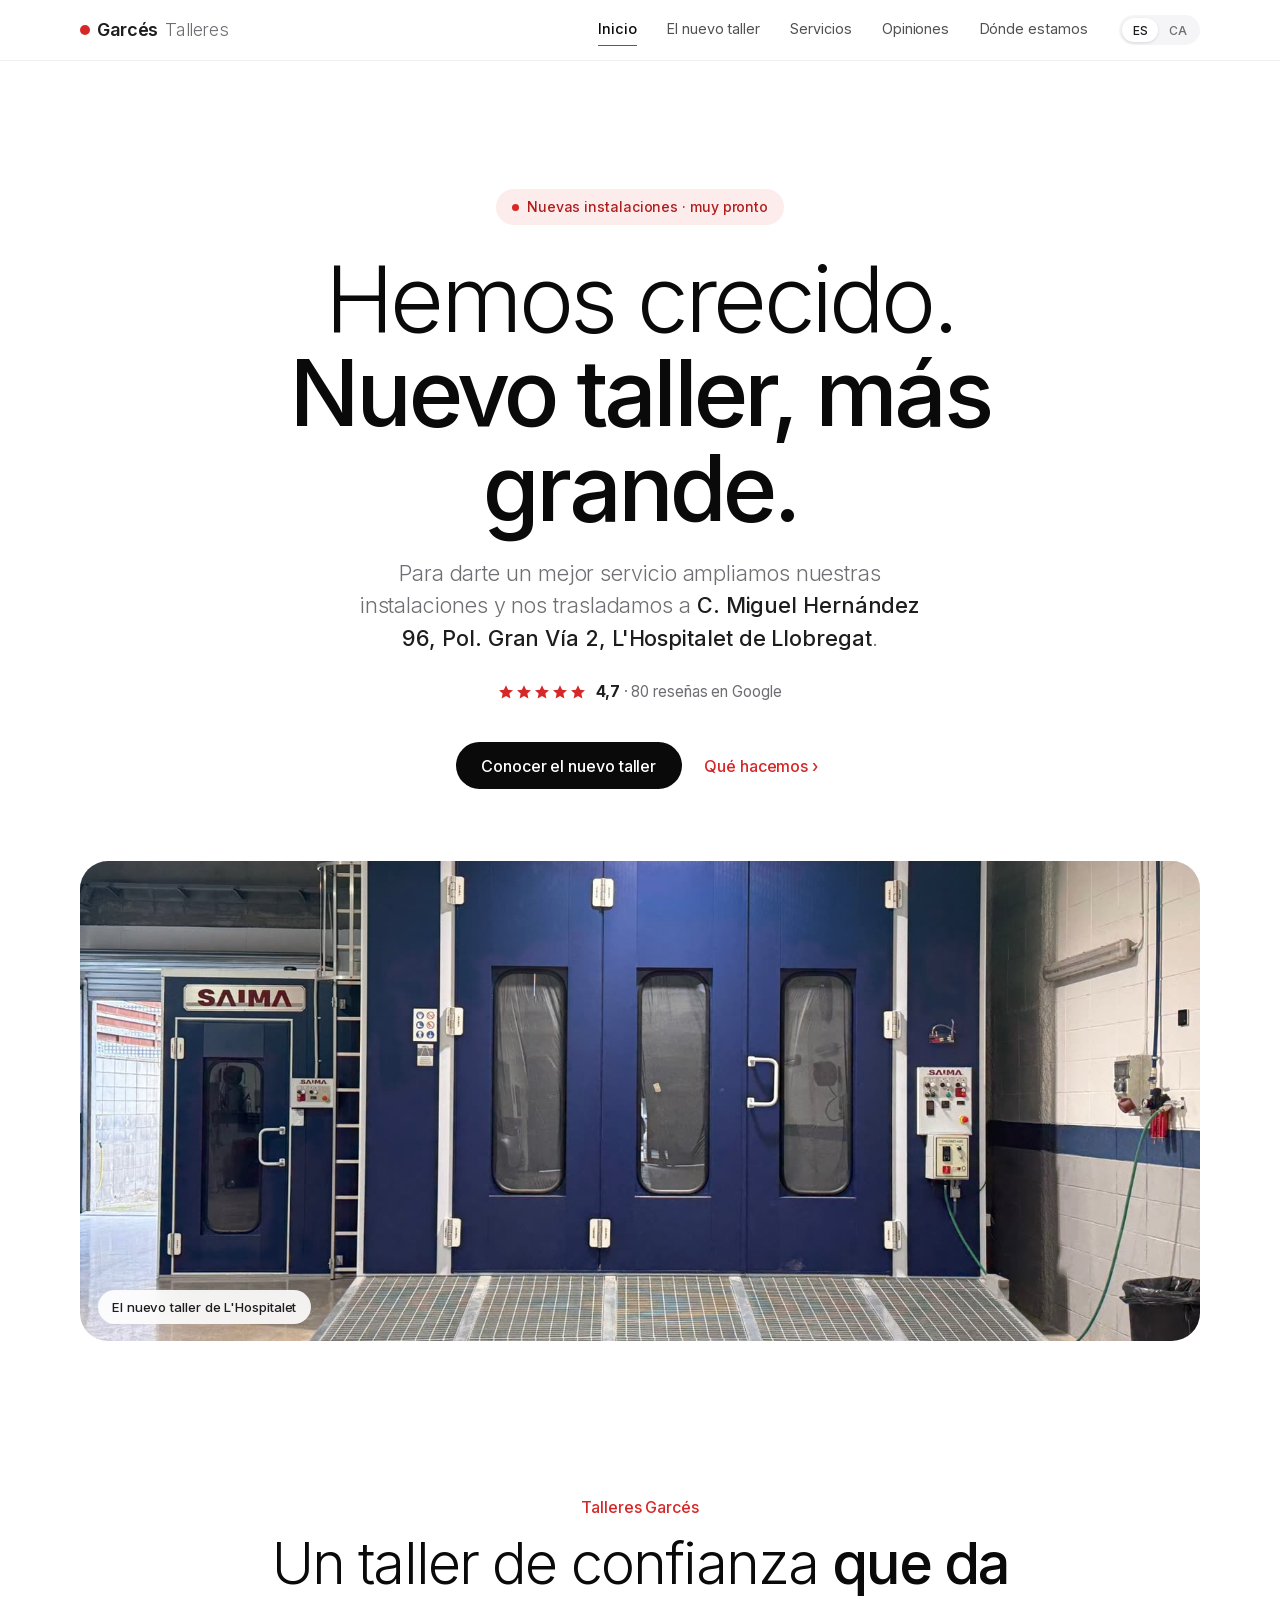
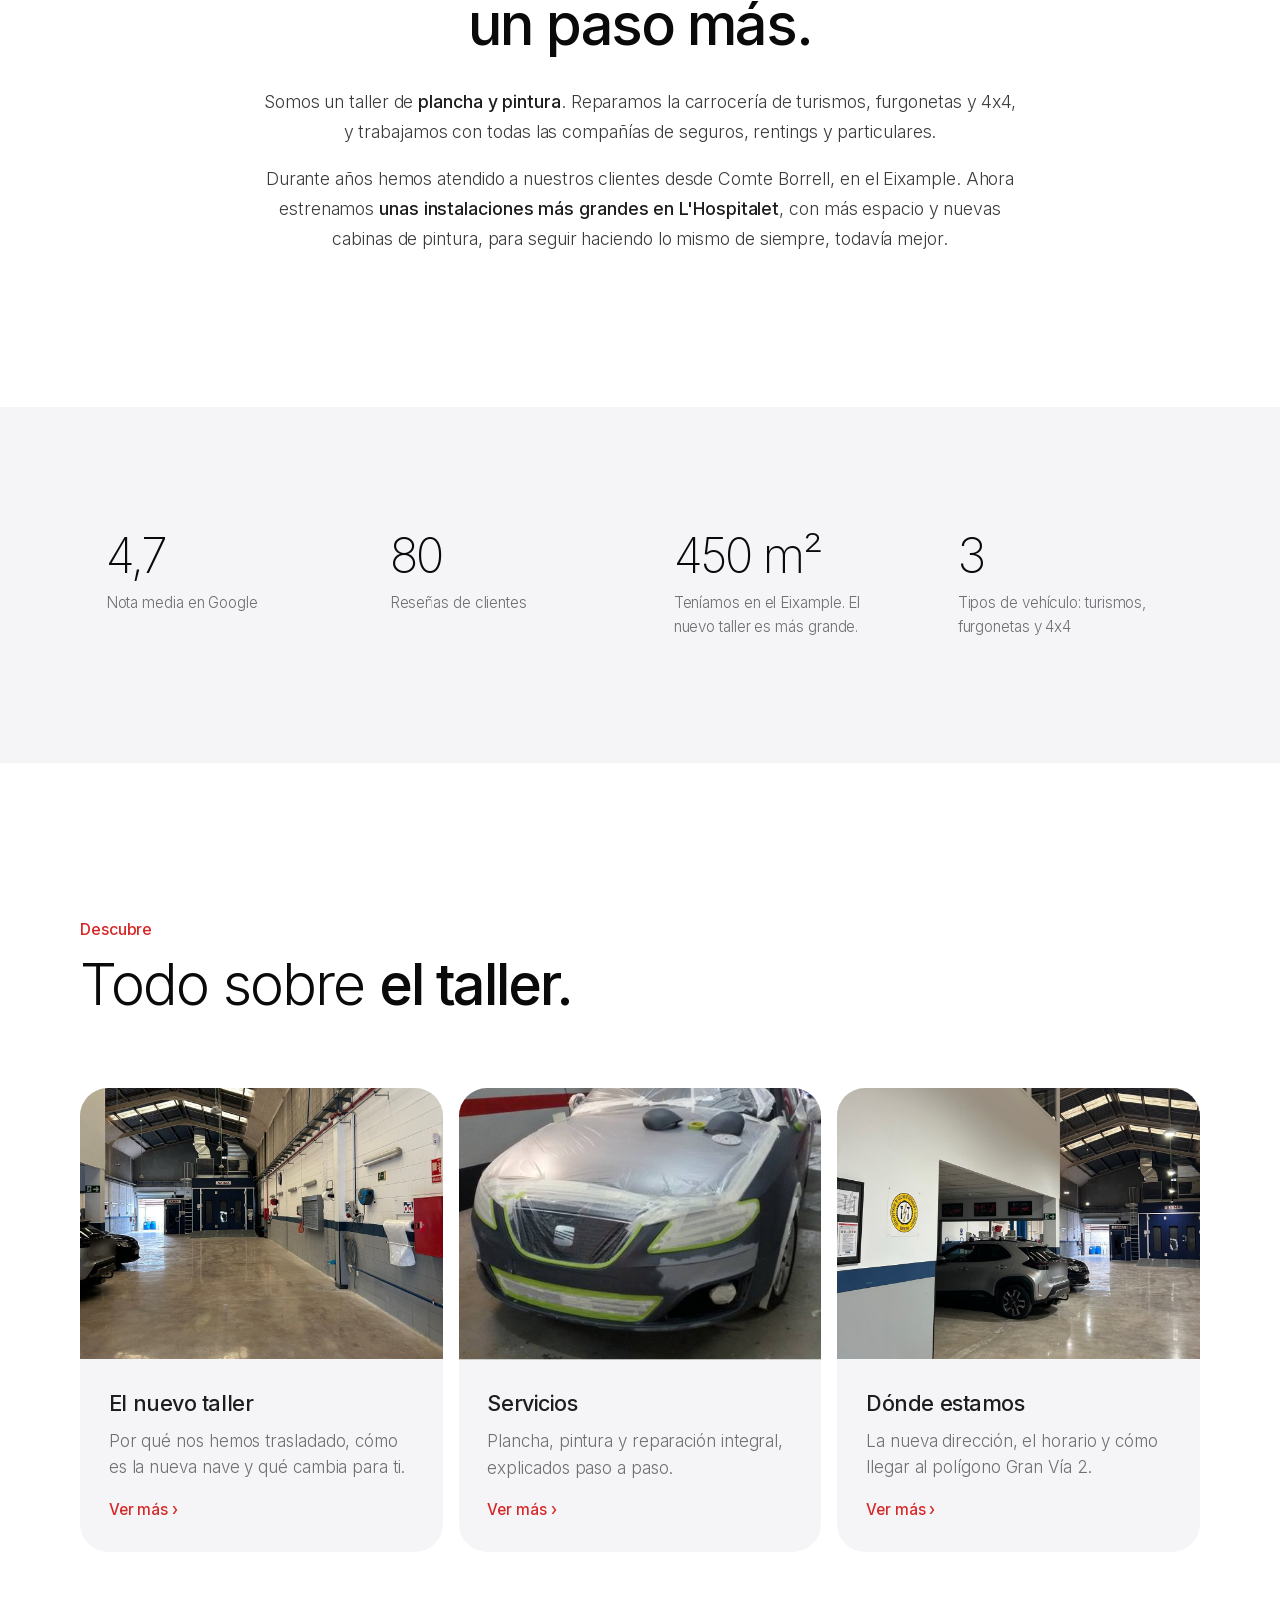
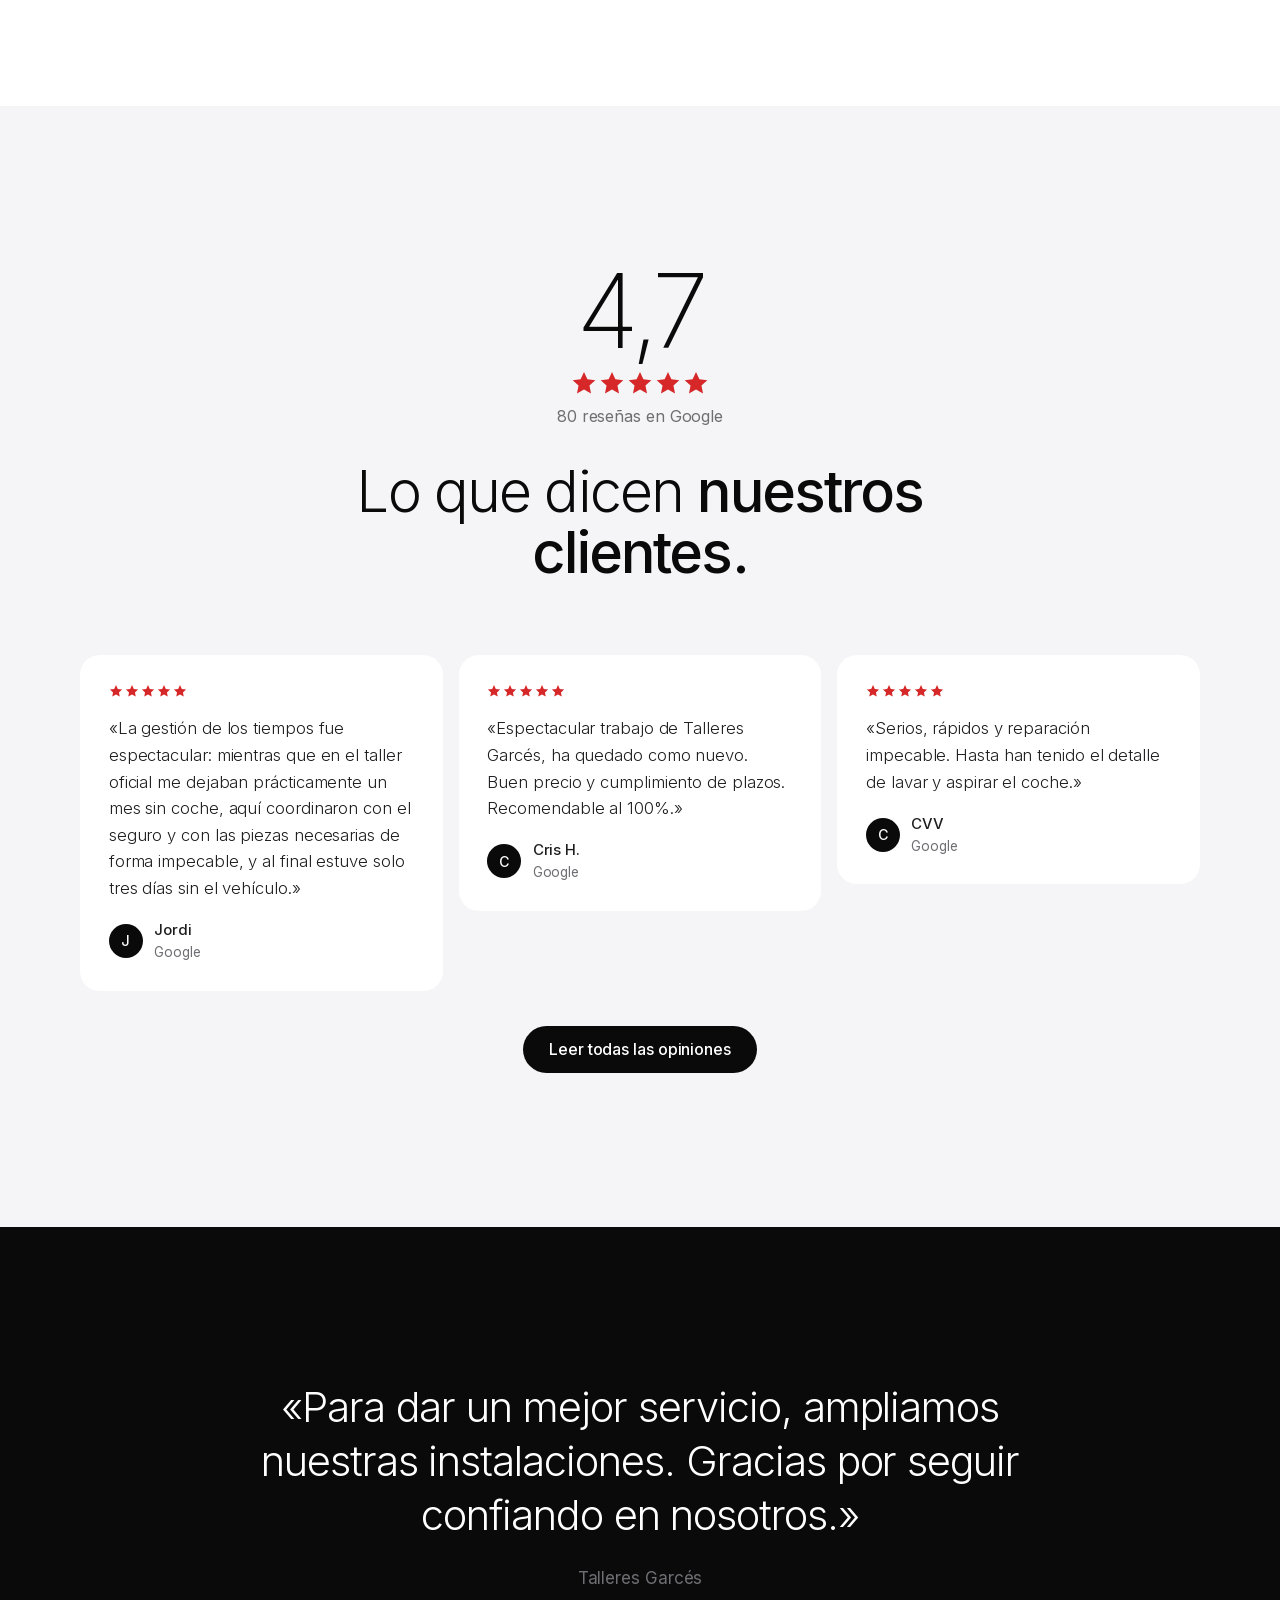
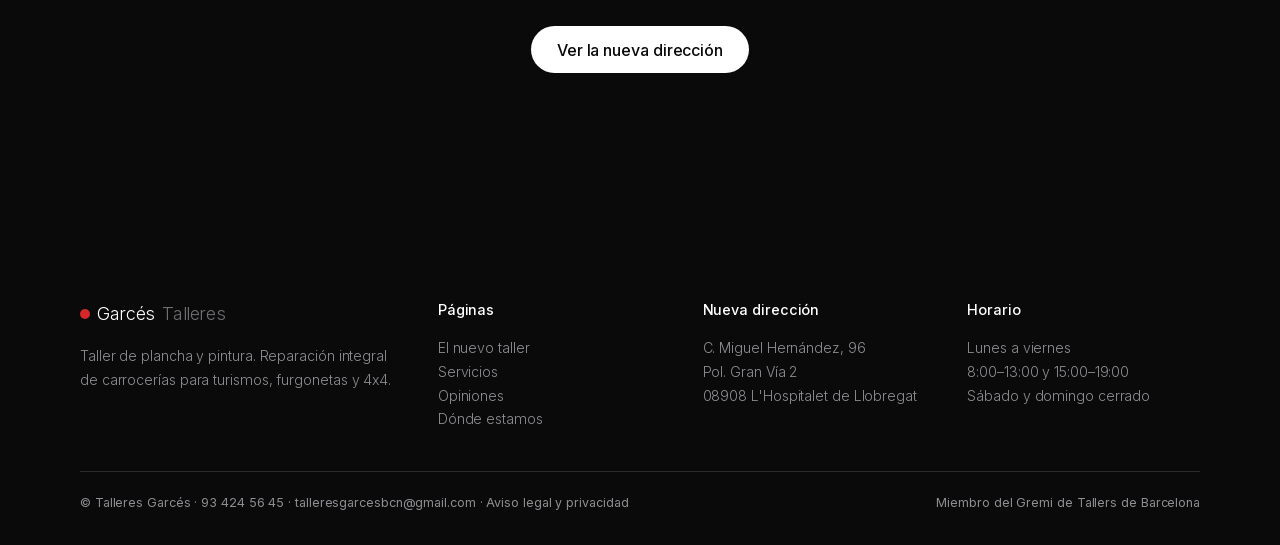
==== commit b15a6269: "Icono, imagen para compartir, datos de Google, tipografía local, mapa bajo demanda, aviso legal, 404" ====
--- a/index.html
+++ b/index.html
@@ -7,10 +7,19 @@
 <meta name="description" content="Talleres Garcés, taller de plancha y pintura. Ampliamos nuestras instalaciones y nos trasladamos a C. Miguel Hernández 96, Pol. Gran Vía 2, L'Hospitalet de Llobregat. 4,7 en Google.">
 <meta name="theme-color" content="#ffffff">
 <meta name="robots" content="noindex, nofollow">
-<link rel="preconnect" href="https://fonts.googleapis.com">
-<link rel="preconnect" href="https://fonts.gstatic.com" crossorigin>
-<link href="https://fonts.googleapis.com/css2?family=Inter:wght@200..700&display=swap" rel="stylesheet">
+<link rel="canonical" href="https://ry-emit.github.io/talleres-garces-preview/">
+<link rel="icon" href="assets/favicon.svg" type="image/svg+xml">
+<link rel="apple-touch-icon" href="assets/apple-touch-icon.png">
+<meta property="og:type" content="website">
+<meta property="og:locale" content="es_ES">
+<meta property="og:site_name" content="Talleres Garcés">
+<meta property="og:title" content="Talleres Garcés | Hemos crecido: nuevo taller en L'Hospitalet de Llobregat">
+<meta property="og:description" content="Talleres Garcés, taller de plancha y pintura. Ampliamos nuestras instalaciones y nos trasladamos a C. Miguel Hernández 96, Pol. Gran Vía 2, L'Hospitalet de Llobregat. 4,7 en Google.">
+<meta property="og:image" content="https://ry-emit.github.io/talleres-garces-preview/img/og.jpg">
+<meta name="twitter:card" content="summary_large_image">
+<link rel="preload" href="assets/fonts/inter-latin.woff2" as="font" type="font/woff2" crossorigin>
 <link rel="stylesheet" href="assets/site.css">
+<script type="application/ld+json">{"@context": "https://schema.org", "@type": "AutoBodyShop", "name": "Talleres Garcés", "description": "Taller de plancha y pintura. Reparación integral de carrocerías para turismos, furgonetas y 4x4.", "url": "https://ry-emit.github.io/talleres-garces-preview/", "image": "https://ry-emit.github.io/talleres-garces-preview/img/og.jpg", "telephone": "+34 934 24 56 45", "email": "talleresgarcesbcn@gmail.com", "address": {"@type": "PostalAddress", "streetAddress": "C. Miguel Hernández, 96, Pol. Gran Vía 2", "postalCode": "08908", "addressLocality": "L'Hospitalet de Llobregat", "addressRegion": "Barcelona", "addressCountry": "ES"}, "openingHoursSpecification": [{"@type": "OpeningHoursSpecification", "dayOfWeek": ["Monday", "Tuesday", "Wednesday", "Thursday", "Friday"], "opens": "08:00", "closes": "13:00"}, {"@type": "OpeningHoursSpecification", "dayOfWeek": ["Monday", "Tuesday", "Wednesday", "Thursday", "Friday"], "opens": "15:00", "closes": "19:00"}], "areaServed": ["L'Hospitalet de Llobregat", "Barcelona"]}</script>
 </head>
 <body>
 <a class="skip" href="#main" data-i18n="skip">Saltar al contenido</a>
@@ -159,7 +168,7 @@
       </div>
     </div>
     <div class="legal">
-      <span>© Talleres Garcés · 93 424 56 45 · talleresgarcesbcn@gmail.com</span>
+      <span>© Talleres Garcés · 93 424 56 45 · talleresgarcesbcn@gmail.com · <a href="legal.html" data-i18n="fLegal">Aviso legal y privacidad</a></span>
       <span data-i18n="fMember">Miembro del Gremi de Tallers de Barcelona</span>
     </div>
   </div>
--- a/assets/site.css
+++ b/assets/site.css
@@ -1,5 +1,6 @@
 /* Talleres Garcés — estilos compartidos
    Rojo (el del rótulo) + negro + blanco. Minimalista, tipografía fina, todo redondeado. */
+@font-face{font-family:"Inter";font-style:normal;font-weight:200 700;font-display:swap;src:url("fonts/inter-latin.woff2") format("woff2")}
 :root{
   --white:#FFFFFF;
   --snow:#F5F5F7;
@@ -212,7 +213,14 @@
 
 /* Dónde estamos */
 .where{display:grid;grid-template-columns:minmax(0,1.5fr) minmax(0,1fr);gap:1rem}
-.where iframe{width:100%;height:100%;min-height:440px;border:0;border-radius:var(--r-lg);filter:grayscale(1) contrast(1.05);display:block}
+.where iframe,.map-load{width:100%;height:100%;min-height:440px;border:0;border-radius:var(--r-lg);display:block}
+.where iframe{filter:grayscale(1) contrast(1.05)}
+.map-load{position:relative;overflow:hidden;background:var(--coal);cursor:pointer;color:#fff;font:inherit;text-align:left}
+.map-load img{position:absolute;inset:0;width:100%;height:100%;object-fit:cover;opacity:.45;filter:grayscale(1)}
+.map-load span{position:absolute;left:50%;top:50%;transform:translate(-50%,-50%);display:flex;flex-direction:column;align-items:center;gap:.6rem;text-align:center;width:80%}
+.map-load b{background:#fff;color:var(--black);font-weight:500;padding:.8rem 1.5rem;border-radius:99px}
+.map-load small{color:#E5E5EA;font-size:.85rem;font-weight:300}
+.map-load:hover b{background:#e8e8ed}
 .where dl{background:var(--snow);border-radius:var(--r-lg);padding:clamp(1.7rem,3vw,2.4rem);display:grid;gap:1.5rem;align-content:start}
 .dark .where dl{background:var(--coal)}
 .where dt{font-size:.85rem;color:var(--mute);margin-bottom:.35rem}
@@ -253,7 +261,7 @@
   .info-cards{grid-template-columns:minmax(0,1fr)}
   .mosaic{grid-template-columns:repeat(2,minmax(0,1fr));grid-auto-rows:180px}
   .page-img{aspect-ratio:16/10}
-  .where iframe{min-height:300px}
+  .where iframe,.map-load{min-height:320px}
   footer.site .cols{grid-template-columns:1fr 1fr}
 }
 @media (max-width:560px){
@@ -263,3 +271,9 @@
   .era-top{flex-direction:column}
 }
 @media (prefers-reduced-motion:reduce){html{scroll-behavior:auto}.tile{transition:none}}
+
+/* Textos legales */
+.legal-text .title-sm{font-size:1.35rem;font-weight:500;letter-spacing:-.015em;color:var(--black);margin:2.8rem 0 .9rem}
+.legal-text .title-sm:first-child{margin-top:0}
+.legal-text a{border-bottom:1px solid var(--hair)}
+.legal-text a:hover{border-color:var(--red)}
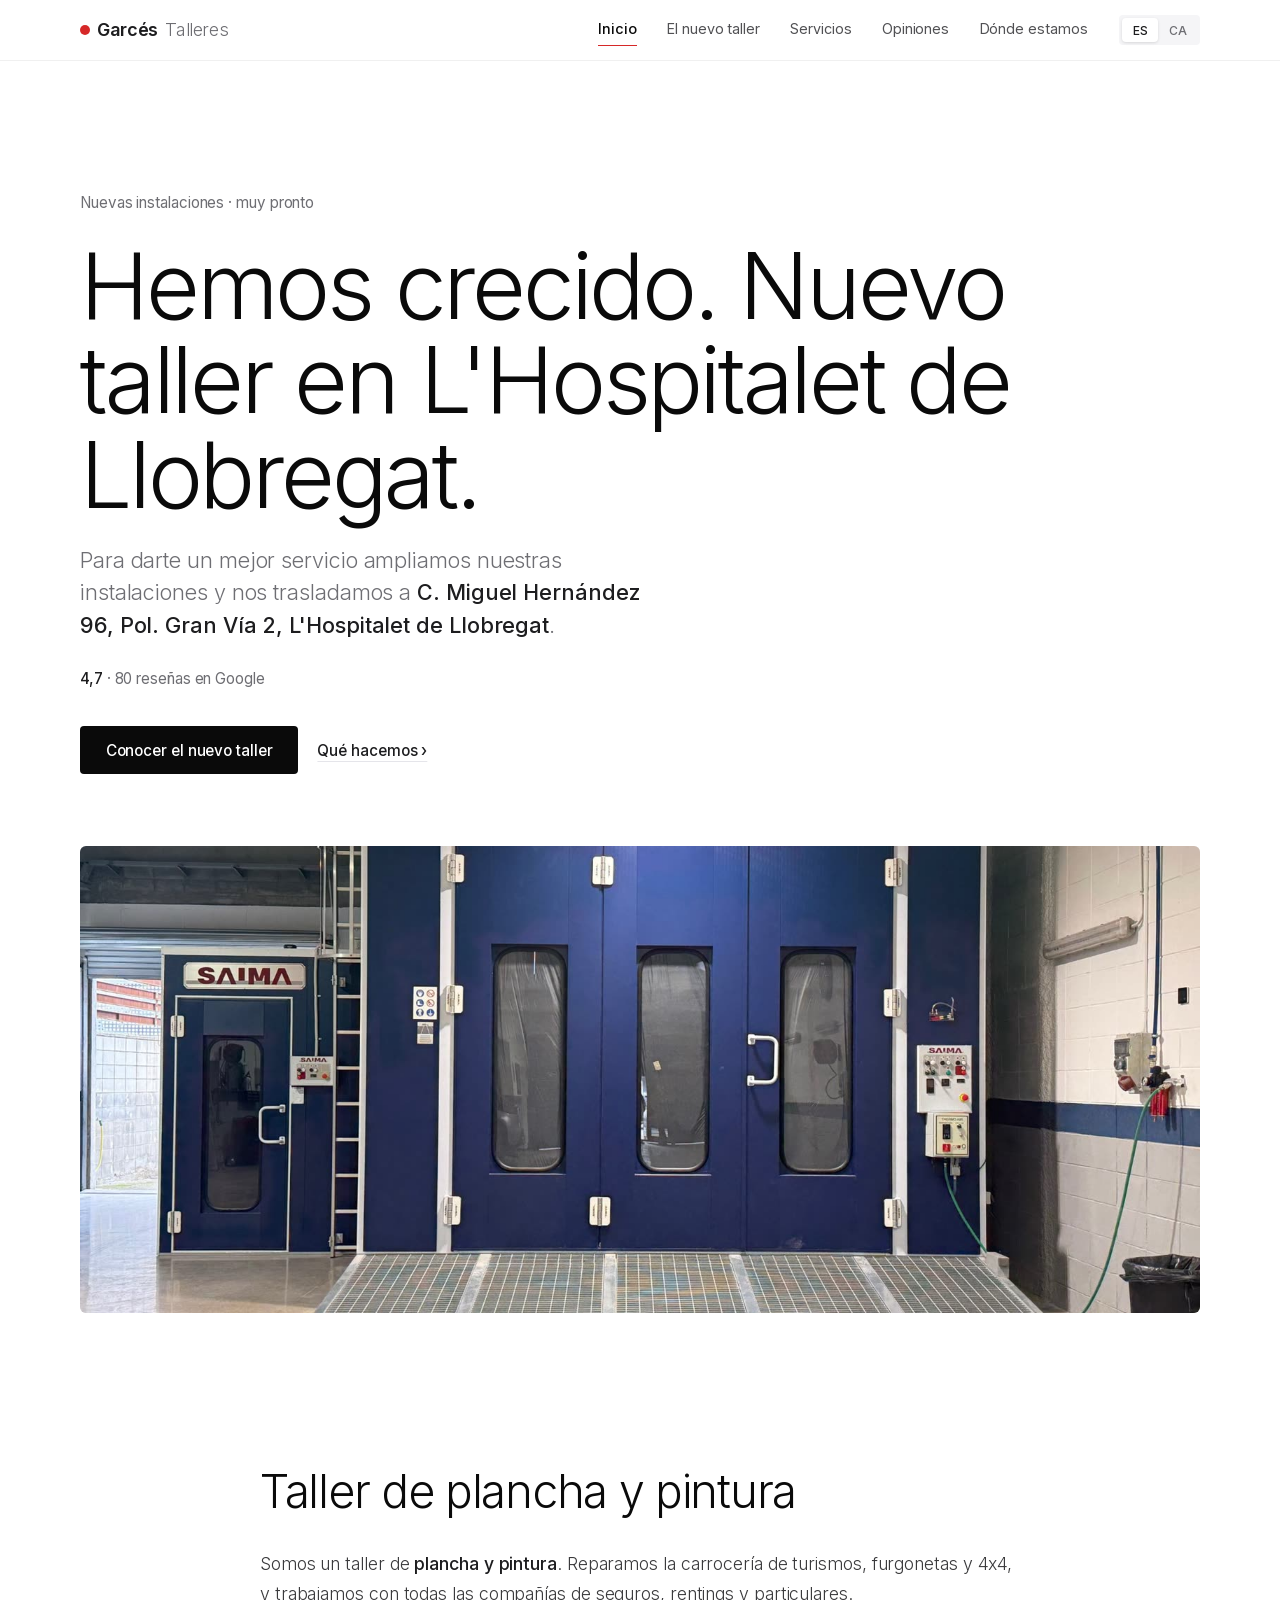
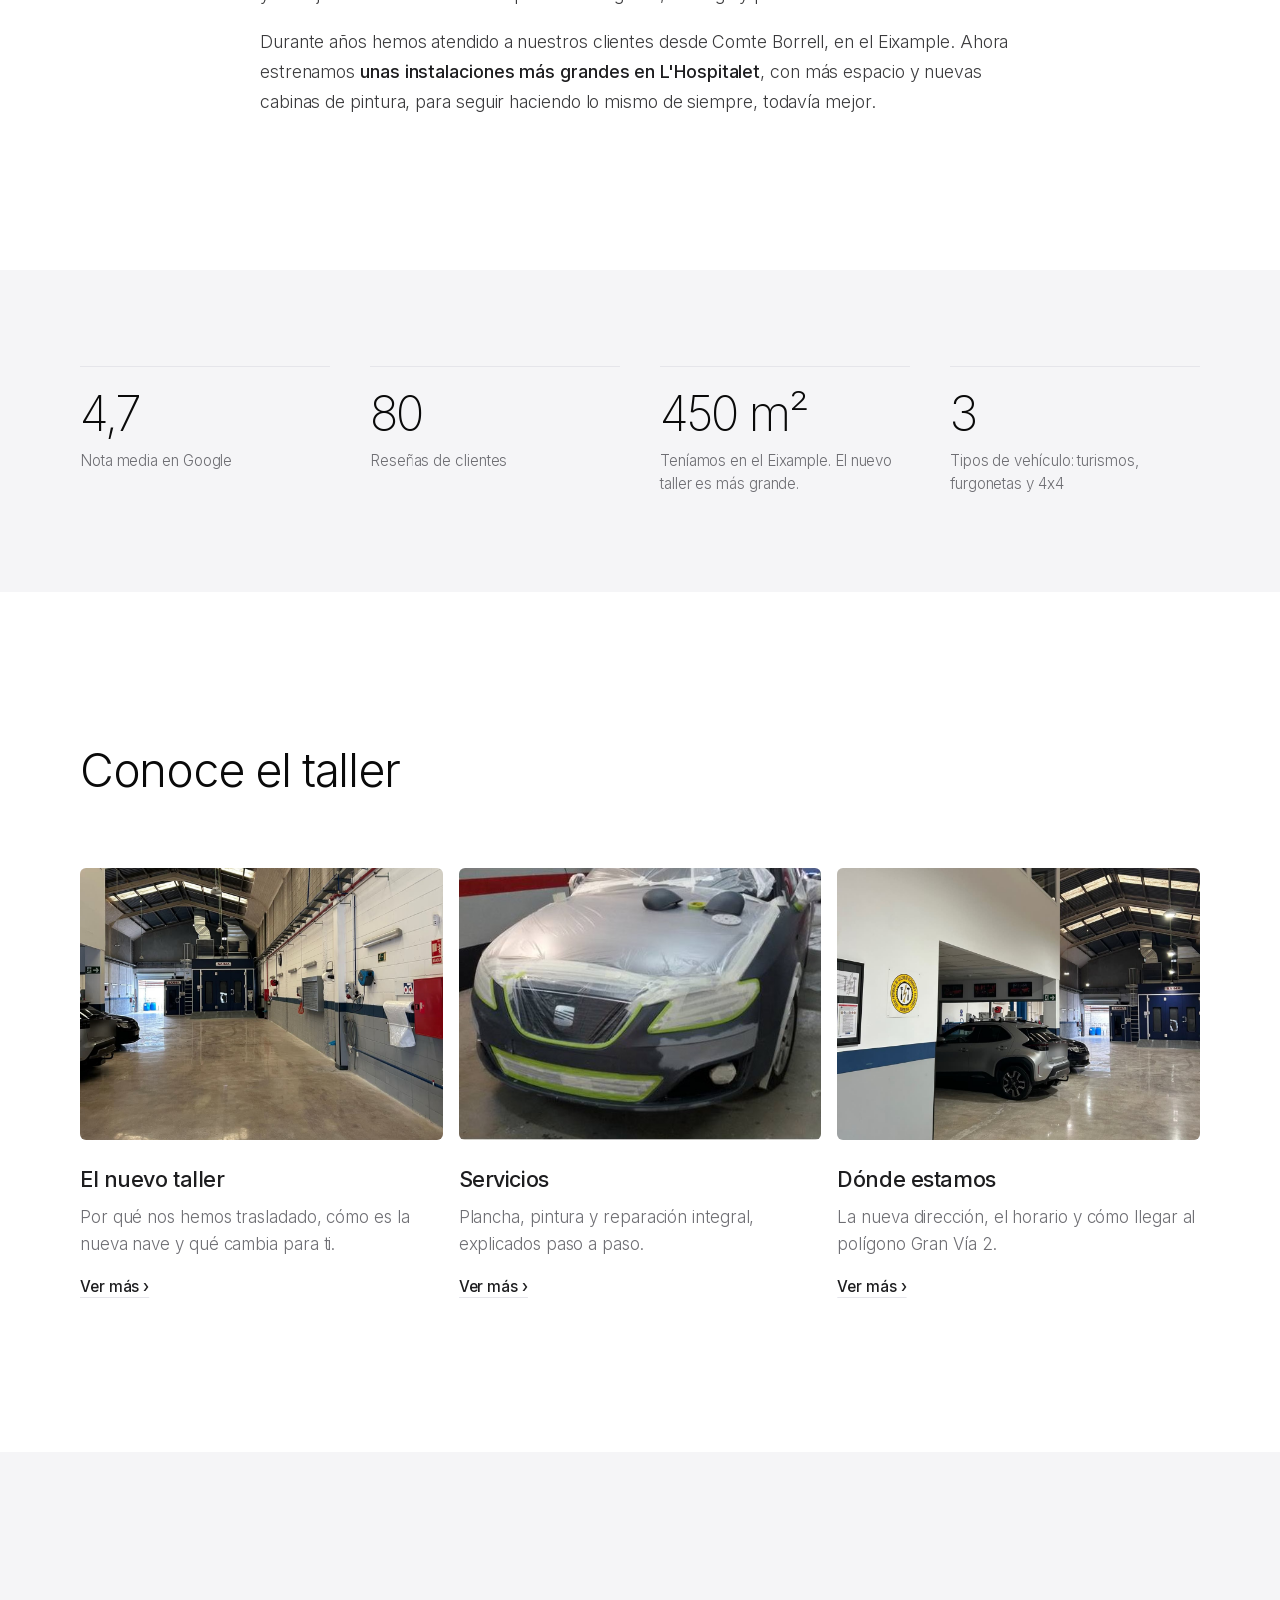
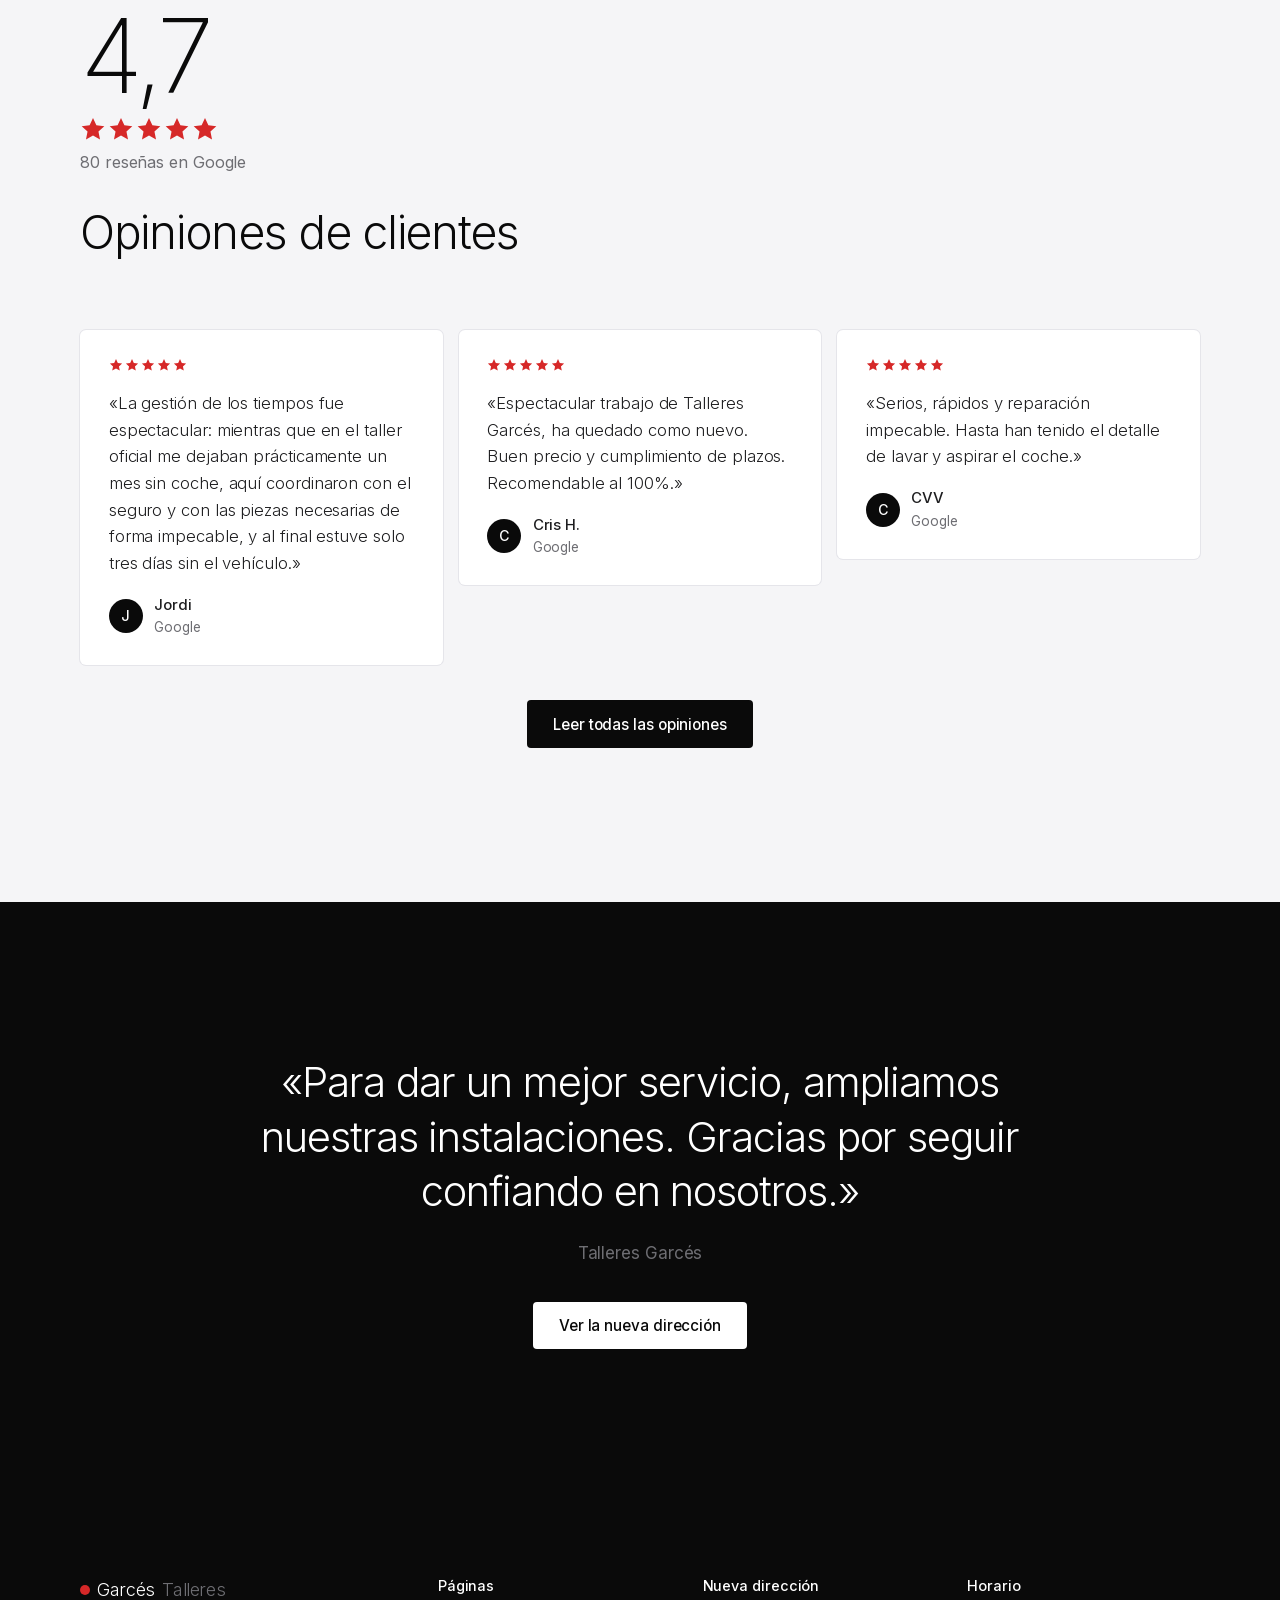
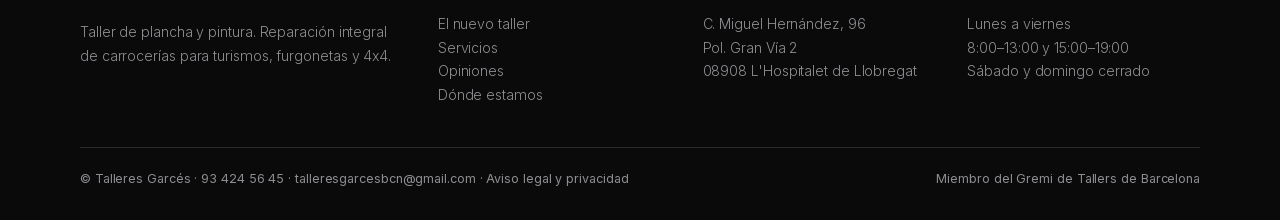
==== commit 7dcd9b0b: "Estilo más sobrio y profesional: títulos sin eslóganes ni negritas, sin etiquetas rojas, esquinas re" ====
--- a/index.html
+++ b/index.html
@@ -47,14 +47,13 @@
 </header>
 
 <main id="main">
-  <section class="page-hero center" aria-labelledby="h1">
+  <section class="page-hero" aria-labelledby="h1">
     <div class="wrap">
       <span class="pill"><i></i><span data-i18n-html="pill">Nuevas instalaciones · <span data-when>muy pronto</span></span></span>
-      <h1 class="display" id="h1" style="margin:1.6rem auto 0;max-width:14ch" data-i18n-html="h1">Hemos crecido. <b>Nuevo taller, más grande.</b></h1>
+      <h1 class="display" id="h1" style="margin-top:1.4rem;max-width:17ch" data-i18n-html="h1">Hemos crecido. Nuevo taller en L'Hospitalet de Llobregat.</h1>
       <p class="lead" data-i18n-html="lead">Para darte un mejor servicio ampliamos nuestras instalaciones y nos trasladamos a <strong>C. Miguel Hernández 96, Pol. Gran Vía 2, L'Hospitalet de Llobregat</strong>.</p>
       <a href="opiniones.html" style="display:inline-flex;align-items:center;gap:.6rem;margin-top:1.6rem;color:var(--mute);font-size:.95rem">
-        <span class="stars" aria-hidden="true"><svg><use href="#star"/></svg><svg><use href="#star"/></svg><svg><use href="#star"/></svg><svg><use href="#star"/></svg><svg><use href="#star"/></svg></span>
-        <span><b data-rating style="color:var(--ink)">4,7</b> · <span data-i18n-html="ratingTxt"><span data-count>80</span> reseñas en Google</span></span>
+        <span><b data-rating style="color:var(--ink);font-weight:500">4,7</b> · <span data-i18n-html="ratingTxt"><span data-count>80</span> reseñas en Google</span></span>
       </a>
       <div class="ctas">
         <a class="btn btn-black" href="nuevo-taller.html" data-i18n="ctaMove">Conocer el nuevo taller</a>
@@ -70,9 +69,8 @@
 
   <!-- Quiénes somos -->
   <section class="block" aria-labelledby="h-about">
-    <div class="narrow center">
-      <p class="eyebrow" data-i18n="aboutEyebrow">Talleres Garcés</p>
-      <h2 id="h-about" data-i18n-html="aboutH">Un taller de confianza <b>que da un paso más.</b></h2>
+    <div class="narrow">
+      <h2 id="h-about" data-i18n-html="aboutH">Taller de plancha y pintura</h2>
       <div class="prose" style="margin-top:2rem">
         <p data-i18n-html="about1">Somos un taller de <strong>plancha y pintura</strong>. Reparamos la carrocería de turismos, furgonetas y 4x4, y trabajamos con todas las compañías de seguros, rentings y particulares.</p>
         <p data-i18n-html="about2">Durante años hemos atendido a nuestros clientes desde Comte Borrell, en el Eixample. Ahora estrenamos <strong>unas instalaciones más grandes en L'Hospitalet</strong>, con más espacio y nuevas cabinas de pintura, para seguir haciendo lo mismo de siempre, todavía mejor.</p>
@@ -96,8 +94,7 @@
   <section class="block" aria-labelledby="h-tiles">
     <div class="wrap">
       <div class="head">
-        <p class="eyebrow" data-i18n="tilesEyebrow">Descubre</p>
-        <h2 id="h-tiles" data-i18n-html="tilesH">Todo sobre <b>el taller.</b></h2>
+        <h2 id="h-tiles" data-i18n-html="tilesH">Conoce el taller</h2>
       </div>
       <div class="tiles">
         <a class="tile" href="nuevo-taller.html">
@@ -125,7 +122,7 @@
           <span class="stars" aria-hidden="true"><svg><use href="#star"/></svg><svg><use href="#star"/></svg><svg><use href="#star"/></svg><svg><use href="#star"/></svg><svg><use href="#star"/></svg></span>
           <small data-i18n-html="ratingTxt"><span data-count>80</span> reseñas en Google</small>
         </div>
-        <h2 id="h-rev" style="margin-top:2rem" data-i18n-html="revH">Lo que dicen <b>nuestros clientes.</b></h2>
+        <h2 id="h-rev" style="margin-top:2rem" data-i18n-html="revH">Opiniones de clientes</h2>
       </div>
       <div class="rev-grid" data-reviews="3"></div>
       <div class="ctas center" style="justify-content:center"><a class="btn btn-black" href="opiniones.html" data-i18n="revMore">Leer todas las opiniones</a></div>
@@ -174,7 +171,7 @@
   </div>
 </footer>
 
-<script>window.PAGE_CA = {"pill": "Noves instal·lacions · <span data-when></span>", "h1": "Hem crescut. <b>Nou taller, més gran.</b>", "lead": "Per donar-te un millor servei ampliem les nostres instal·lacions i ens traslladem al <strong>C. Miguel Hernández 96, Pol. Gran Via 2, l'Hospitalet de Llobregat</strong>.", "ctaMove": "Conèixer el nou taller", "ctaServices": "Què fem ›", "altHero": "Cabines de pintura del nou taller a l'Hospitalet", "heroTag": "El nou taller de l'Hospitalet", "aboutEyebrow": "Tallers Garcés", "aboutH": "Un taller de confiança <b>que fa un pas més.</b>", "about1": "Som un taller de <strong>planxa i pintura</strong>. Reparem la carrosseria de turismes, furgonetes i 4x4, i treballem amb totes les companyies d'assegurances, rentings i particulars.", "about2": "Durant anys hem atès els nostres clients des de Comte Borrell, a l'Eixample. Ara estrenem <strong>unes instal·lacions més grans a l'Hospitalet</strong>, amb més espai i noves cabines de pintura, per continuar fent el mateix de sempre, encara millor.", "fig1": "Nota mitjana a Google", "fig2": "Ressenyes de clients", "fig3": "Teníem a l'Eixample. El nou taller és més gran.", "fig4": "Tipus de vehicle: turismes, furgonetes i 4x4", "tilesEyebrow": "Descobreix", "tilesH": "Tot sobre <b>el taller.</b>", "altNave": "Nau del nou taller", "t1h": "El nou taller", "t1p": "Per què ens hem traslladat, com és la nova nau i què canvia per a tu.", "altPrep": "Cotxe preparat per pintar", "t2h": "Serveis", "t2p": "Planxa, pintura i reparació integral, explicats pas a pas.", "altEntrada": "Entrada i oficina del nou taller", "t3h": "On som", "t3p": "La nova adreça, l'horari i com arribar al polígon Gran Via 2.", "more": "Veure'n més ›", "revH": "El que diuen <b>els nostres clients.</b>", "revMore": "Llegir totes les opinions", "quote": "«Per donar un millor servei, ampliem les nostres instal·lacions. Gràcies per continuar confiant en nosaltres.»", "quoteBy": "Tallers Garcés", "ctaWhere": "Veure la nova adreça"};</script>
+<script>window.PAGE_CA = {"pill": "Noves instal·lacions · <span data-when></span>", "h1": "Hem crescut. Nou taller a l'Hospitalet de Llobregat.", "lead": "Per donar-te un millor servei ampliem les nostres instal·lacions i ens traslladem al <strong>C. Miguel Hernández 96, Pol. Gran Via 2, l'Hospitalet de Llobregat</strong>.", "ctaMove": "Conèixer el nou taller", "ctaServices": "Què fem ›", "altHero": "Cabines de pintura del nou taller a l'Hospitalet", "heroTag": "El nou taller de l'Hospitalet", "aboutEyebrow": "Tallers Garcés", "aboutH": "Taller de planxa i pintura", "about1": "Som un taller de <strong>planxa i pintura</strong>. Reparem la carrosseria de turismes, furgonetes i 4x4, i treballem amb totes les companyies d'assegurances, rentings i particulars.", "about2": "Durant anys hem atès els nostres clients des de Comte Borrell, a l'Eixample. Ara estrenem <strong>unes instal·lacions més grans a l'Hospitalet</strong>, amb més espai i noves cabines de pintura, per continuar fent el mateix de sempre, encara millor.", "fig1": "Nota mitjana a Google", "fig2": "Ressenyes de clients", "fig3": "Teníem a l'Eixample. El nou taller és més gran.", "fig4": "Tipus de vehicle: turismes, furgonetes i 4x4", "tilesEyebrow": "Descobreix", "tilesH": "Coneix el taller", "altNave": "Nau del nou taller", "t1h": "El nou taller", "t1p": "Per què ens hem traslladat, com és la nova nau i què canvia per a tu.", "altPrep": "Cotxe preparat per pintar", "t2h": "Serveis", "t2p": "Planxa, pintura i reparació integral, explicats pas a pas.", "altEntrada": "Entrada i oficina del nou taller", "t3h": "On som", "t3p": "La nova adreça, l'horari i com arribar al polígon Gran Via 2.", "more": "Veure'n més ›", "revH": "Opinions de clients", "revMore": "Llegir totes les opinions", "quote": "«Per donar un millor servei, ampliem les nostres instal·lacions. Gràcies per continuar confiant en nosaltres.»", "quoteBy": "Tallers Garcés", "ctaWhere": "Veure la nova adreça"};</script>
 <script src="assets/site.js"></script>
 </body>
 </html>
--- a/assets/site.css
+++ b/assets/site.css
@@ -15,7 +15,7 @@
   --red-dark:#B01E1E;
   --red-soft:#FDECEC;
   --font:-apple-system,BlinkMacSystemFont,"SF Pro Display","Inter",system-ui,sans-serif;
-  --r-lg:28px; --r-md:20px; --r-sm:14px;
+  --r-lg:6px; --r-md:6px; --r-sm:4px;
   --wrap:min(1120px,100% - 2.5rem);
   --narrow:min(760px,100% - 2.5rem);
   --space:clamp(6rem,12vw,10rem);
@@ -277,3 +277,53 @@
 .legal-text .title-sm:first-child{margin-top:0}
 .legal-text a{border-bottom:1px solid var(--hair)}
 .legal-text a:hover{border-color:var(--red)}
+
+/* ===== Capa sobria (v6): menos efectos, más oficio ===== */
+h1.display b,h2 b,h3 b{font-weight:inherit}
+h1.display b{display:inline}
+h1.display{font-weight:300;letter-spacing:-.035em}
+h2{font-size:clamp(2rem,3.8vw,2.9rem);letter-spacing:-.028em;line-height:1.1}
+.eyebrow{color:var(--mute);font-size:.9rem;font-weight:400;letter-spacing:0;margin-bottom:1.2rem}
+.dark .eyebrow{color:var(--mute-dark)}
+.pill{background:none;padding:0;border-radius:0;color:var(--mute);font-weight:400;font-size:.95rem}
+.pill i{display:none}
+.btn{border-radius:4px;padding:.9rem 1.6rem;font-size:.95rem}
+header .btn{border-radius:4px}
+.btn-link{color:var(--ink);text-decoration:underline;text-underline-offset:5px;text-decoration-thickness:1px;text-decoration-color:var(--hair);padding-inline:.2rem}
+.btn-link:hover{text-decoration-color:var(--ink)}
+.lang,.lang button{border-radius:4px}
+.menu-btn{border-radius:4px}
+.tag,.mosaic figcaption{display:none}
+.chips span{border-radius:4px}
+.chips.solid span{border-radius:4px}
+.stars{color:var(--ink)}
+.rev .stars,.score .stars{color:var(--red)}
+/* Recuadros grises -> líneas finas */
+.tile{background:none;border-radius:0;transition:none}
+.tile:hover{transform:none}
+.tile img{border-radius:var(--r-lg)}
+.tile .body{padding:1.4rem 0 0}
+.tile .more{color:var(--ink);text-decoration:underline;text-underline-offset:5px;text-decoration-color:var(--hair)}
+.tile:hover .more{text-decoration-color:var(--ink)}
+.info-card,.figure,.theme{background:none;border-radius:0;border-top:1px solid var(--hair);padding:1.4rem 0 0}
+.soft .info-card,.soft .theme{background:none}
+.info-card[style]{background:none!important}
+.dark .figure{background:none;border-color:var(--coal-2)}
+.info-cards{gap:2.2rem 2.5rem}
+.figures,.themes{gap:2.5rem}
+.steps li{background:none;border-radius:0;border-top:1px solid var(--hair);padding:1.4rem 0 0}
+.dark .steps li{background:none;border-color:var(--coal-2)}
+.steps li::before{width:auto;height:auto;background:none;color:var(--red);font-size:.95rem;display:block;margin-bottom:1rem;border-radius:0}
+.steps{gap:2.5rem}
+.rev{border-radius:var(--r-md);box-shadow:0 0 0 1px var(--hair)}
+.block:not(.soft) .rev{background:#fff}
+.era-col{border-radius:var(--r-lg)}
+.era-col.now{box-shadow:0 0 0 1px var(--hair)}
+.badge{border-radius:4px}
+.where dl{border-radius:var(--r-lg)}
+.page-img{aspect-ratio:2.4/1}
+.page-hero.left-hero{text-align:left}
+.score .num{font-weight:200}
+@media (max-width:960px){.page-img{aspect-ratio:16/10}}
+.block .head.center{text-align:left;margin-inline:0}
+.block .head.center .score{align-items:flex-start}
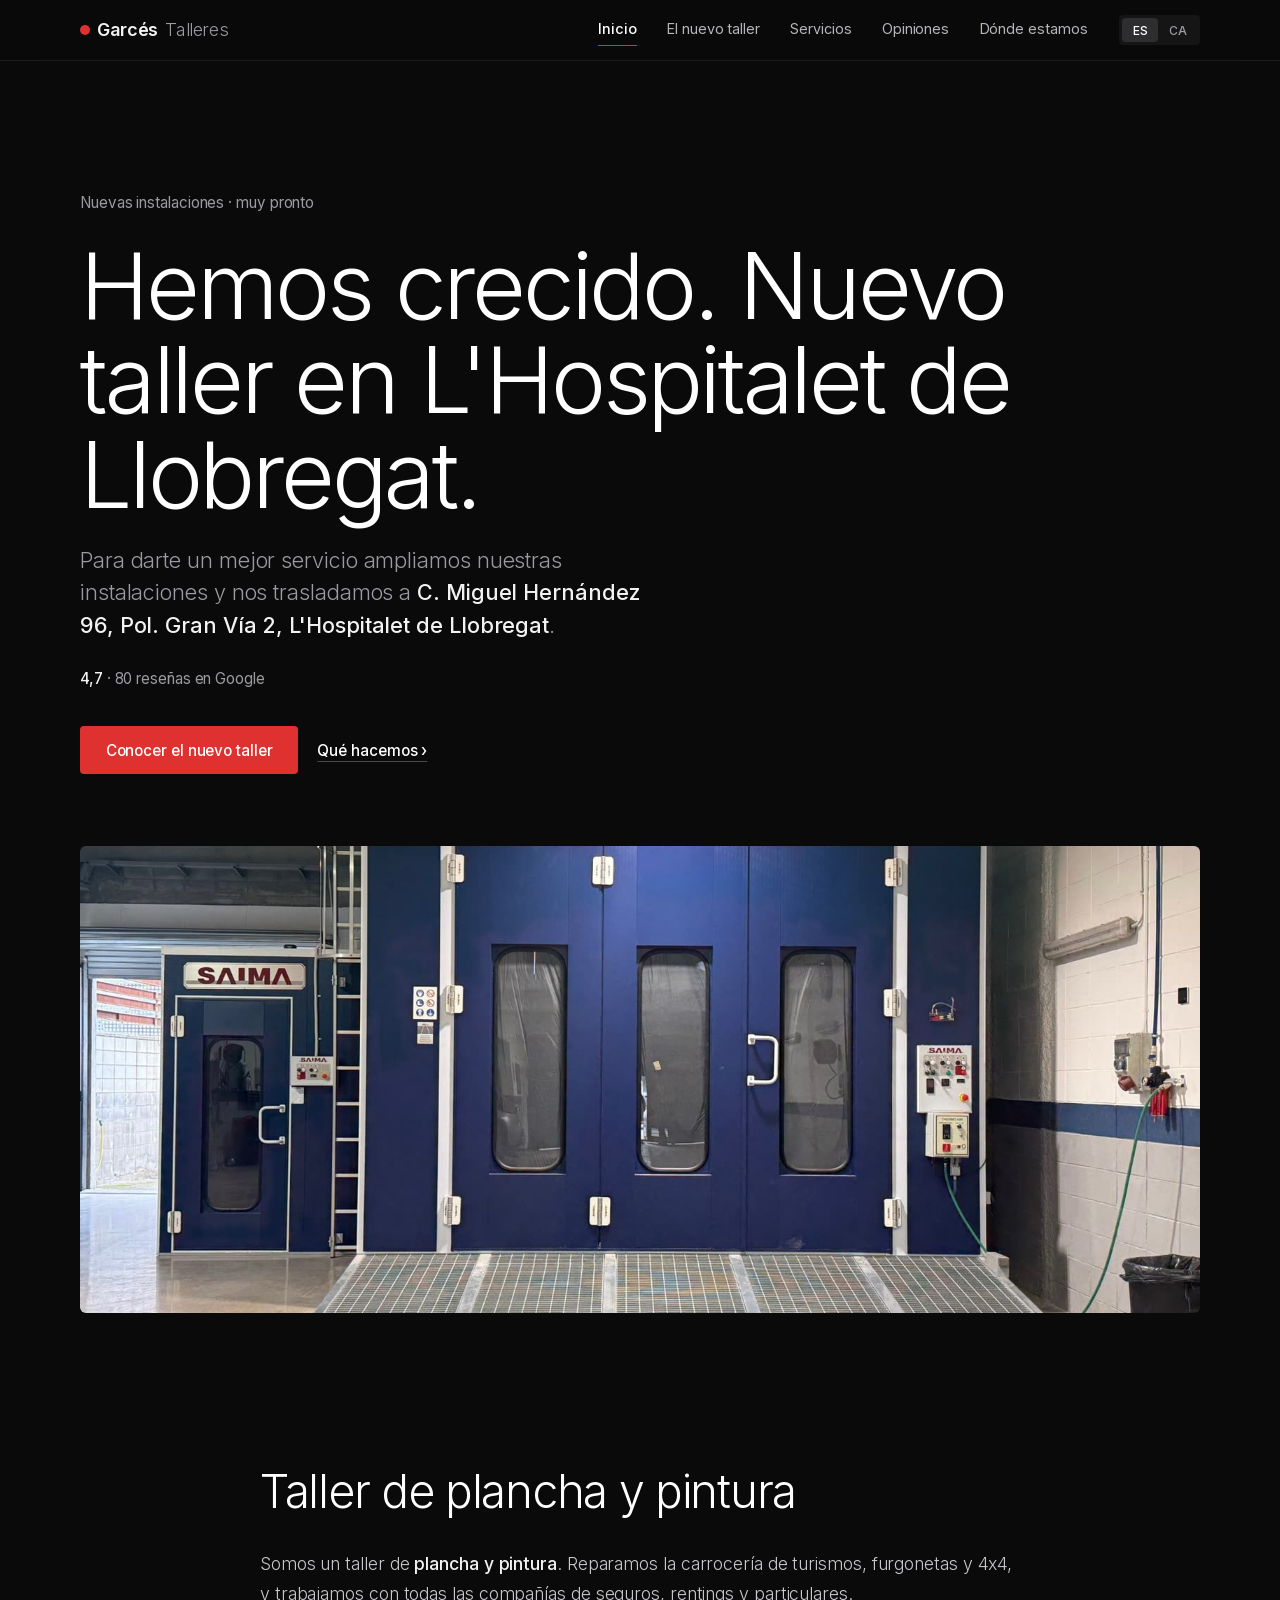
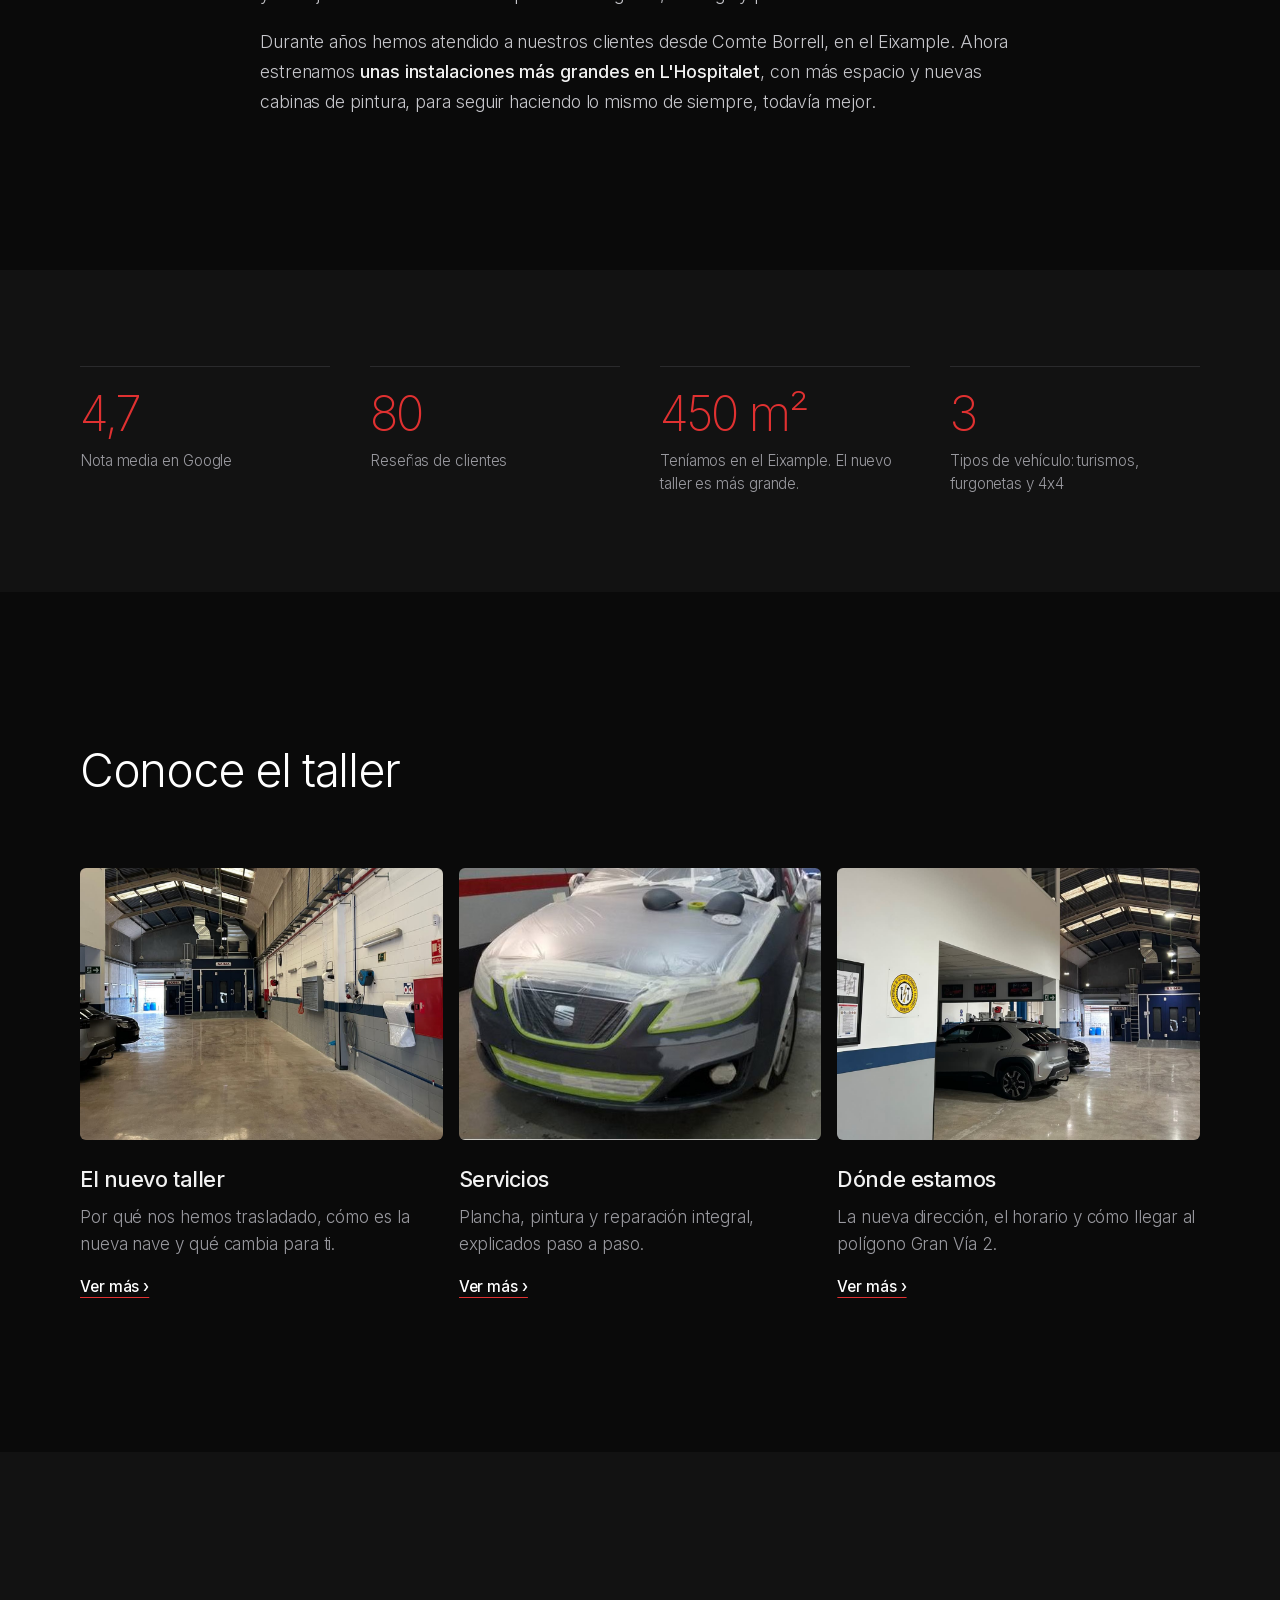
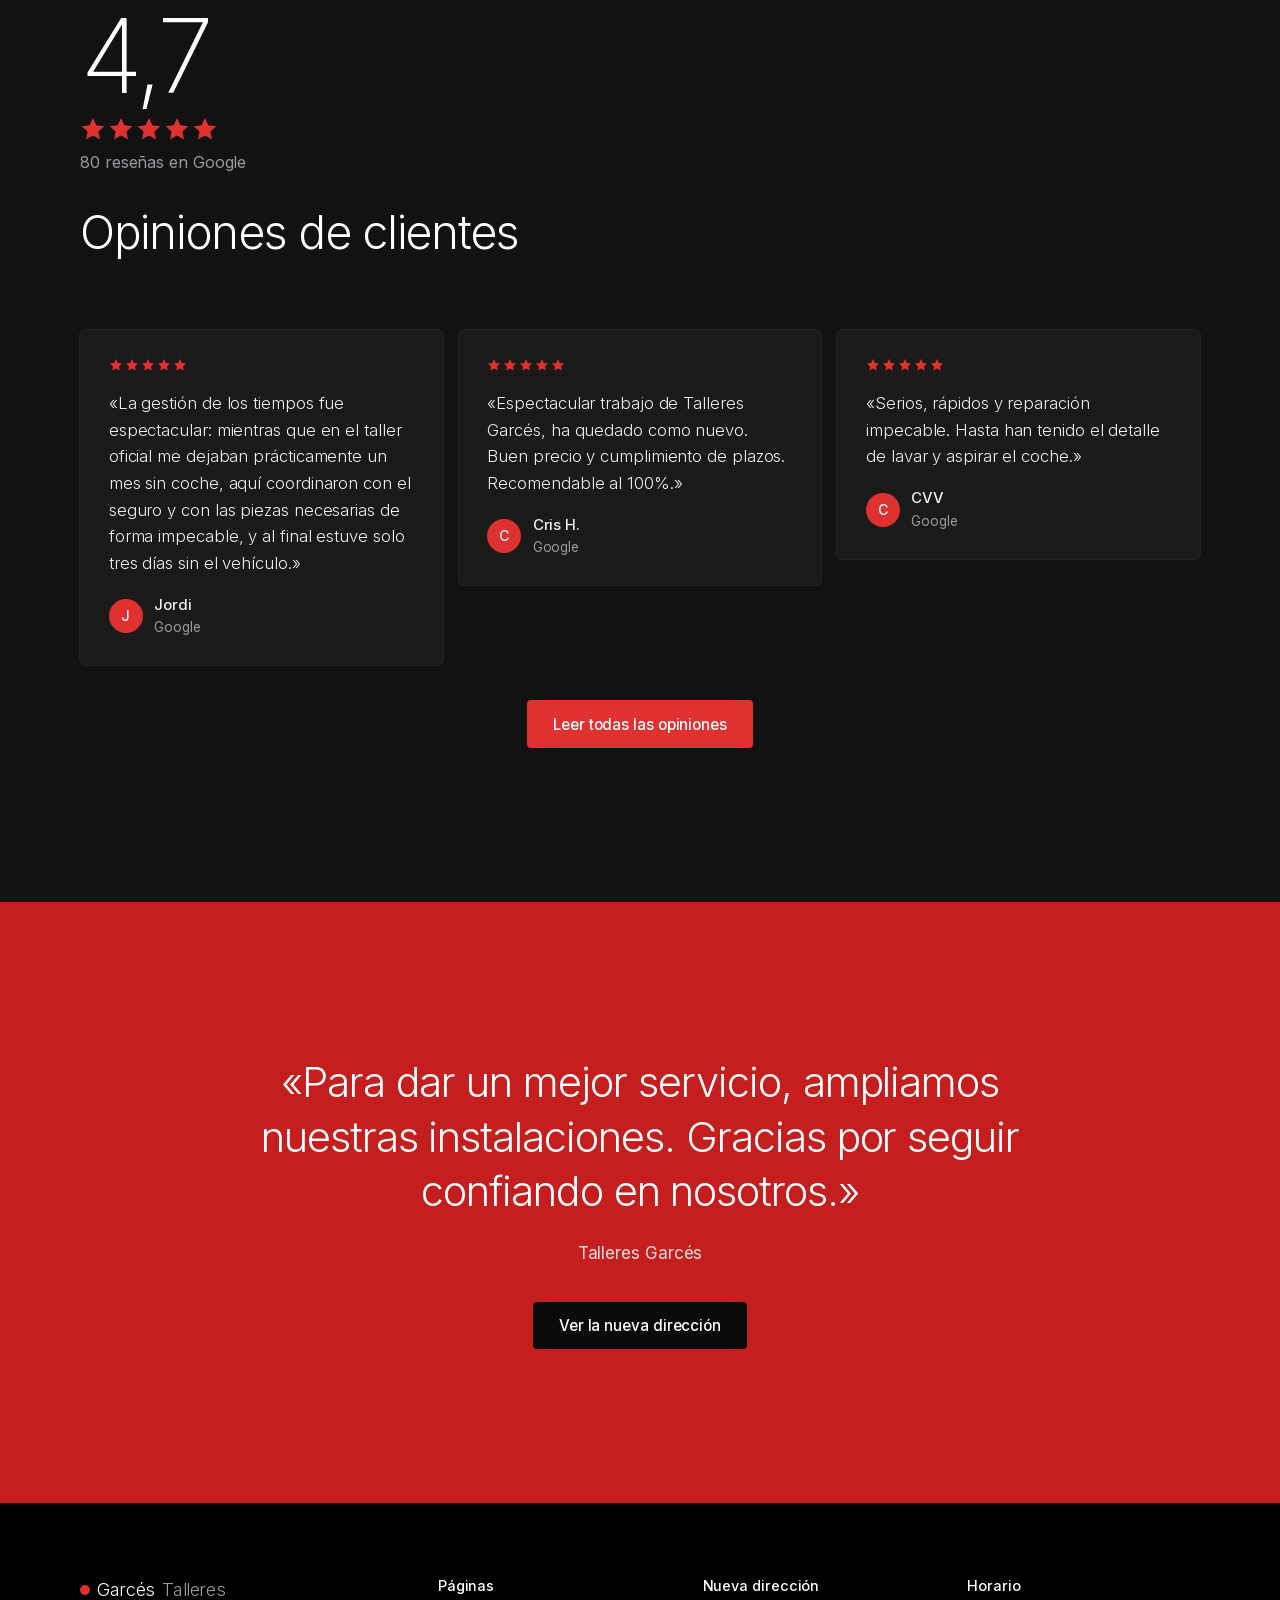
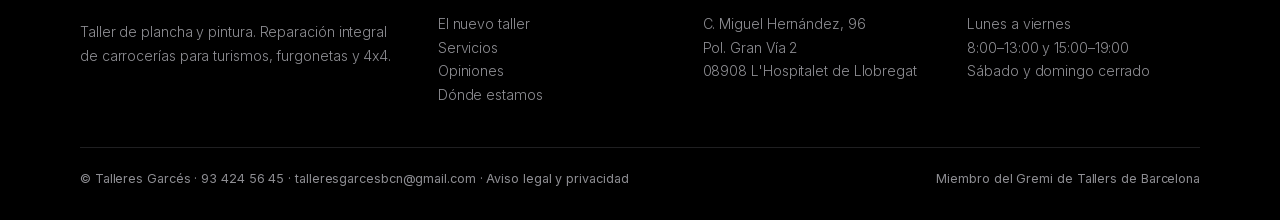
==== commit d4a71b8c: "Tema negro: predomina el negro, números y botones en rojo, franjas rojas en mensajes clave, tarjeta " ====
--- a/index.html
+++ b/index.html
@@ -5,7 +5,7 @@
 <meta name="viewport" content="width=device-width, initial-scale=1">
 <title>Talleres Garcés | Hemos crecido: nuevo taller en L'Hospitalet de Llobregat</title>
 <meta name="description" content="Talleres Garcés, taller de plancha y pintura. Ampliamos nuestras instalaciones y nos trasladamos a C. Miguel Hernández 96, Pol. Gran Vía 2, L'Hospitalet de Llobregat. 4,7 en Google.">
-<meta name="theme-color" content="#ffffff">
+<meta name="theme-color" content="#0A0A0A">
 <meta name="robots" content="noindex, nofollow">
 <link rel="canonical" href="https://ry-emit.github.io/talleres-garces-preview/">
 <link rel="icon" href="assets/favicon.svg" type="image/svg+xml">
@@ -130,7 +130,7 @@
   </section>
 
   <!-- Cierre -->
-  <section class="block dark" aria-labelledby="h-close">
+  <section class="block band-red" aria-labelledby="h-close">
     <div class="narrow center">
       <p class="quote-big" id="h-close" data-i18n="quote">«Para dar un mejor servicio, ampliamos nuestras instalaciones. Gracias por seguir confiando en nosotros.»</p>
       <p data-i18n="quoteBy">Talleres Garcés</p>
--- a/assets/site.css
+++ b/assets/site.css
@@ -327,3 +327,63 @@
 @media (max-width:960px){.page-img{aspect-ratio:16/10}}
 .block .head.center{text-align:left;margin-inline:0}
 .block .head.center .score{align-items:flex-start}
+
+/* ===== Tema negro (v7): predomina el negro, rojo y blanco como contraste ===== */
+:root{
+  --white:#0A0A0A;      /* fondo general */
+  --snow:#151515;       /* secciones alternas y superficies */
+  --black:#FFFFFF;      /* títulos */
+  --ink:#F2F2F2;        /* texto */
+  --mute:#9A9AA0;       /* texto secundario */
+  --mute-dark:#9A9AA0;
+  --hair:#2A2A2C;       /* líneas */
+  --coal:#1A1A1A;
+  --coal-2:#2E2E30;
+  --red:#E03131;
+  --red-dark:#C42424;
+}
+body{background:#0A0A0A;color:var(--ink)}
+.skip:focus{background:#fff;color:#0A0A0A}
+header.top{background:rgba(10,10,10,.78);border-bottom-color:rgba(255,255,255,.08)}
+nav.main a{color:#B5B5BA}
+nav.main a:hover,nav.main a[aria-current="page"]{color:#fff}
+.lang button[aria-pressed="true"]{background:#2E2E30;color:#fff;box-shadow:none}
+.prose p,.faq details p{color:#C7C7CC}
+.chips span{color:#D1D1D6}
+.btn-black{background:var(--red);color:#fff}
+.btn-black:hover{background:var(--red-dark)}
+.btn-soft{background:#1F1F21;color:#fff}
+.btn-soft:hover{background:#2A2A2C}
+.btn-white{background:#fff;color:#0A0A0A}
+.btn-link{color:#fff;text-decoration-color:#48484A}
+.btn-link:hover{text-decoration-color:var(--red)}
+.tile .more{color:#fff;text-decoration-color:var(--red)}
+.dark{background:#000;color:#F2F2F2}
+.soft{background:#121212}
+.figure strong{color:var(--red)}
+.era-col.then{background:#161616}
+.era-col.now{background:#fff;color:#0A0A0A;box-shadow:none}
+.era-col.now .addr{color:#0A0A0A}
+.now .era-note{color:#6E6E73}
+.rev,.soft .rev,.block:not(.soft) .rev{background:#151515;box-shadow:0 0 0 1px #232325}
+.soft .rev{background:#1A1A1A}
+.rev .av{background:var(--red)}
+.map-load b{background:#fff;color:#0A0A0A}
+.map-load:hover b{background:#e8e8ed}
+footer.site{background:#000}
+footer.site .legal{border-top-color:#1F1F21}
+.page-hero .eyebrow{color:var(--red)}
+.score .num{color:#fff}
+@media (max-width:960px){
+  nav.main{background:#0A0A0A;border-bottom-color:#1F1F21;box-shadow:0 20px 40px rgba(0,0,0,.5)}
+  nav.main a{border-bottom-color:#1F1F21}
+  nav.main a[aria-current="page"]{color:var(--red);border-color:#1F1F21}
+}
+
+/* Franja roja para los mensajes clave */
+.band-red{background:#C41E1E;color:#fff}
+.band-red .quote-big,.band-red h2,.band-red .eyebrow{color:#fff}
+.band-red p,.band-red .lead{color:rgba(255,255,255,.85)}
+.band-red .stars{color:#fff}
+.band-red .btn-white{background:#0A0A0A;color:#fff}
+.band-red .btn-white:hover{background:#1F1F21}
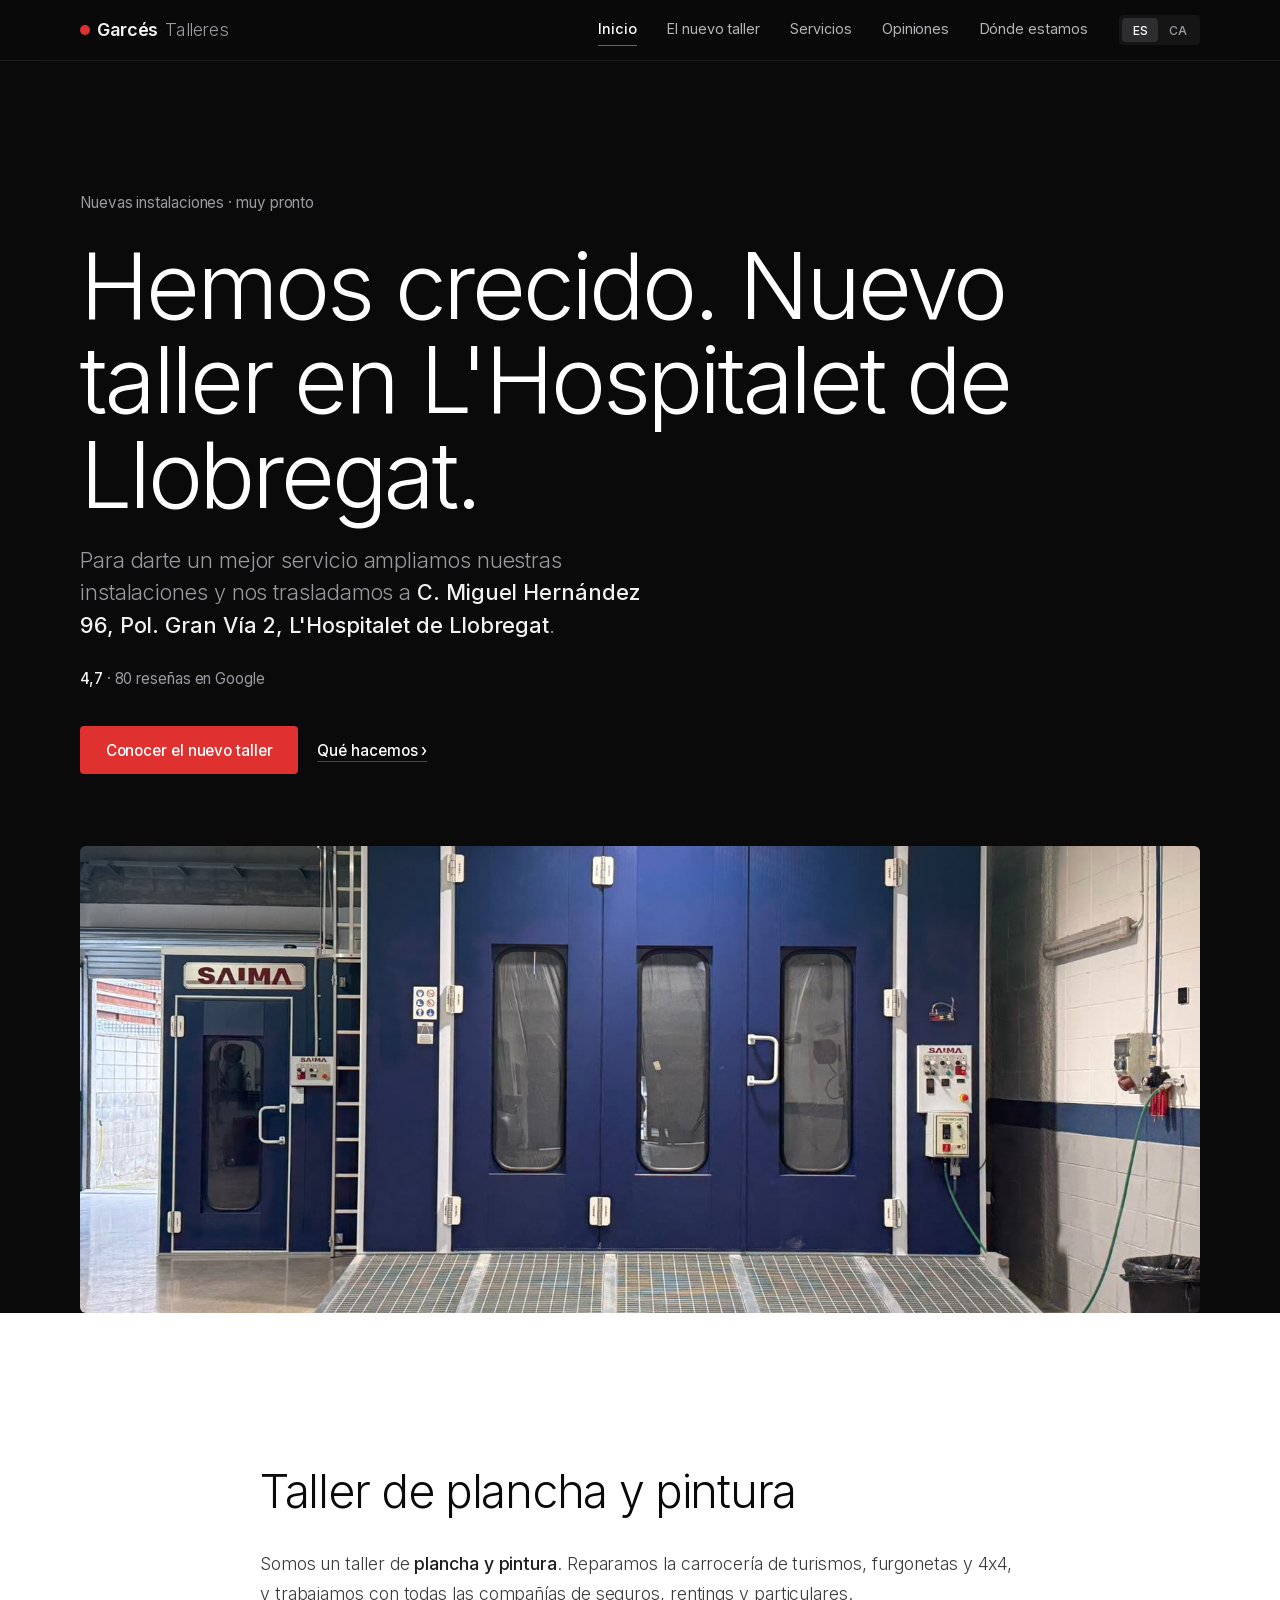
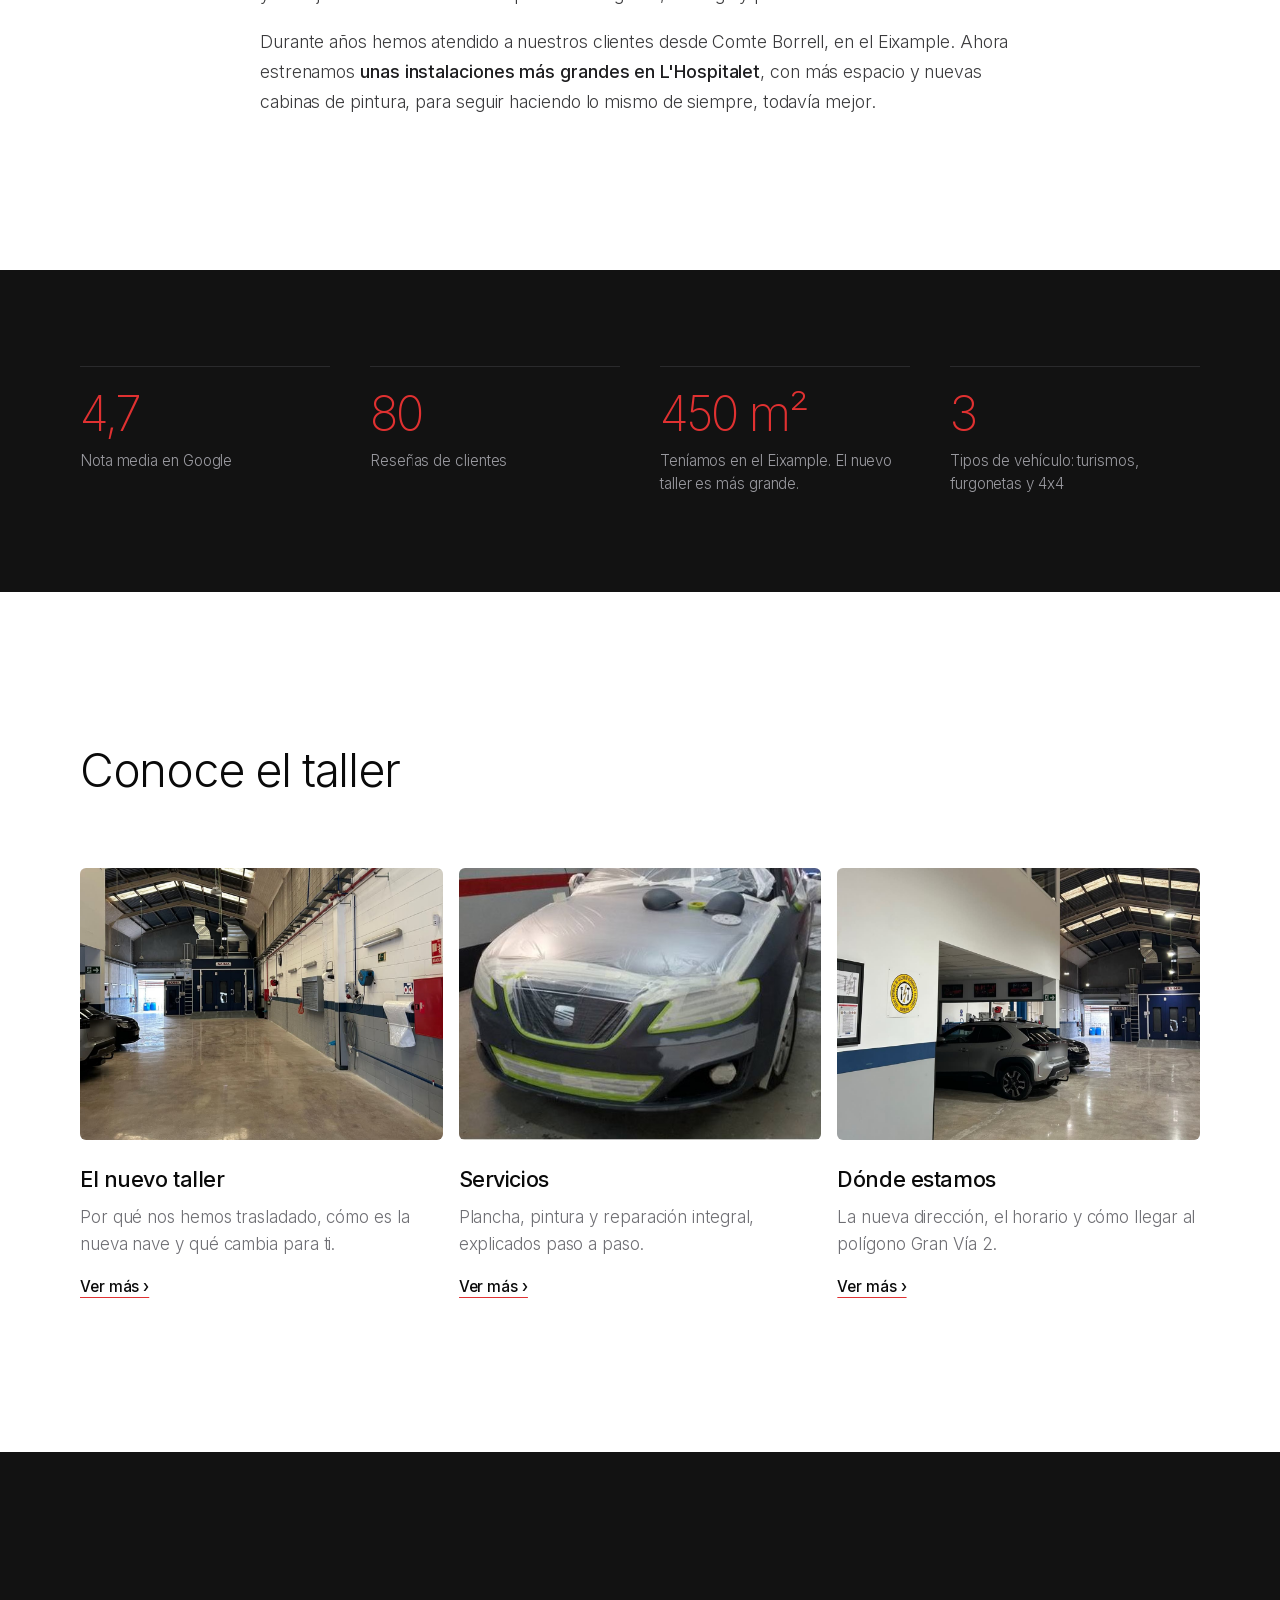
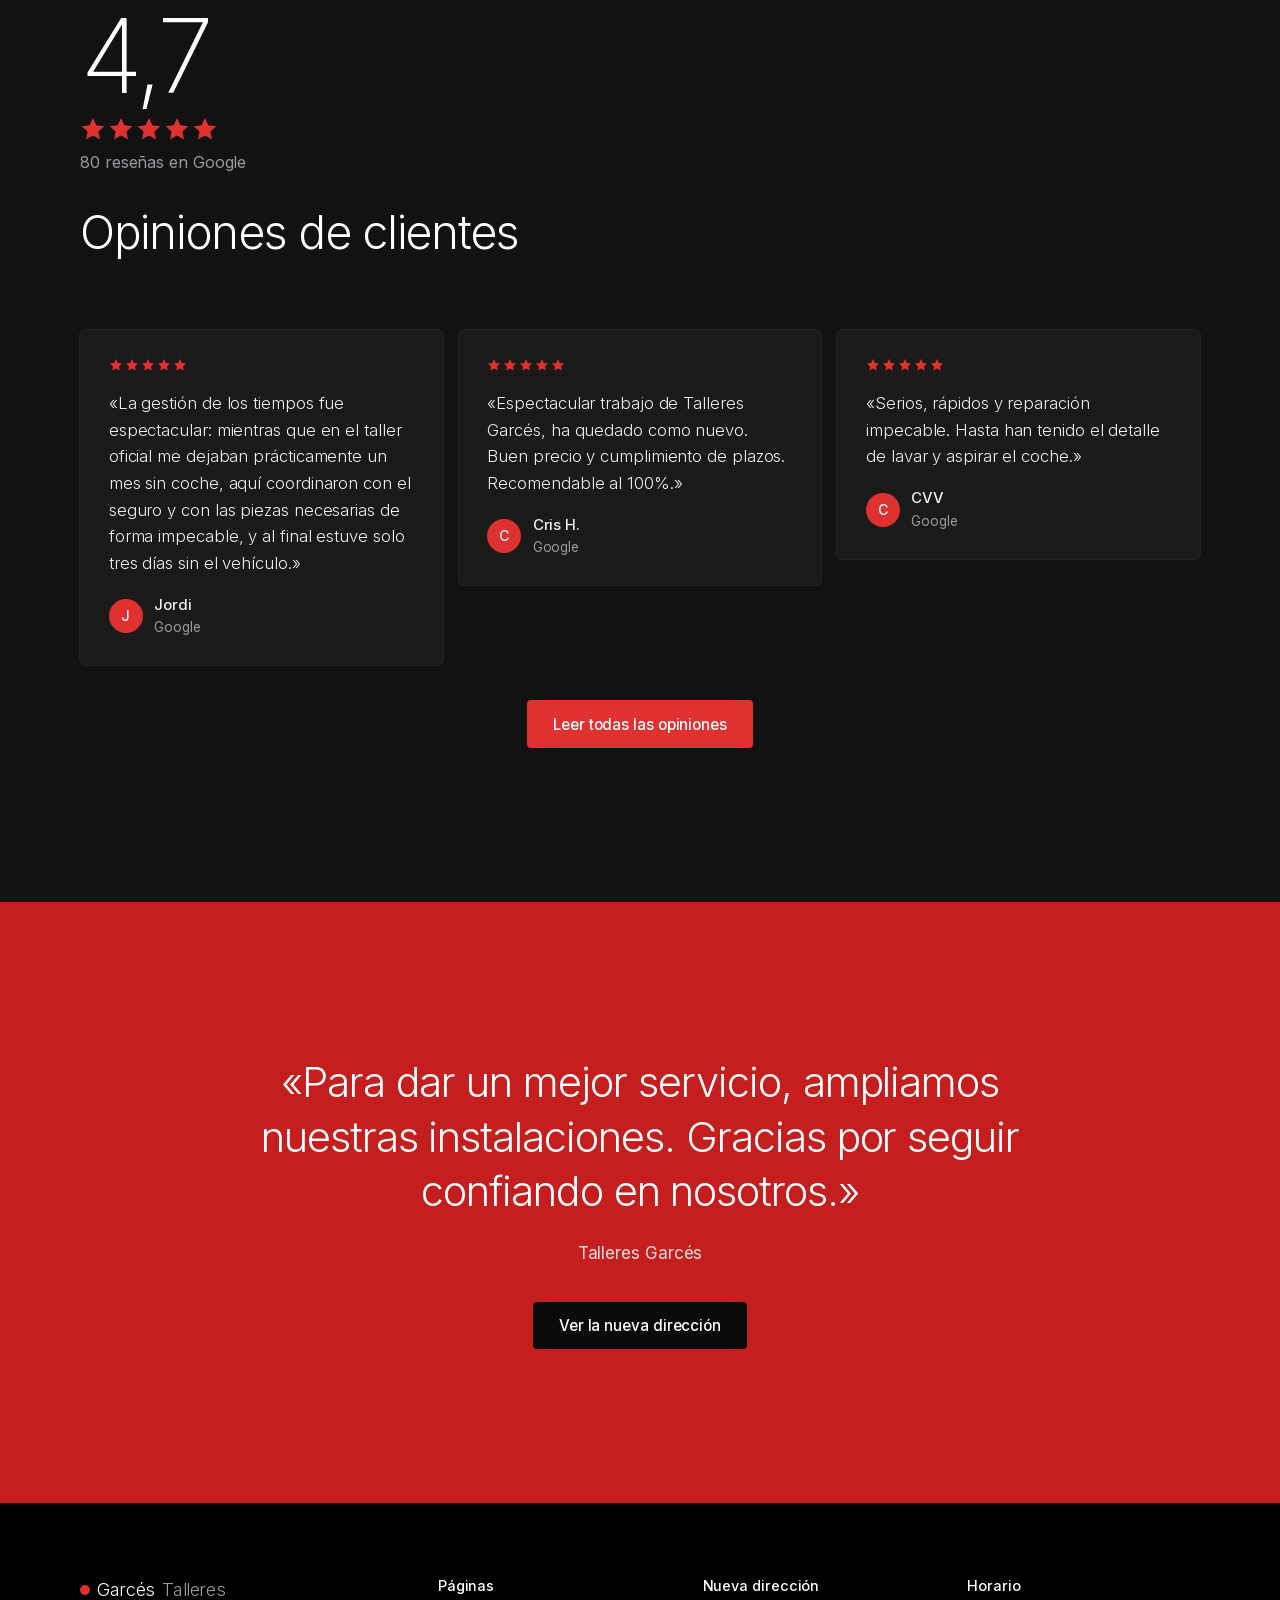
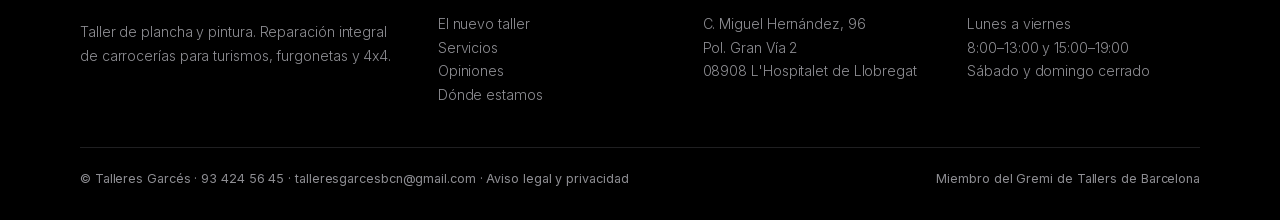
==== commit ebaf7f4f: "Alterna secciones blancas y negras en todas las páginas Co-Authored-By: Claude Opus 5.5 <noreply@ant" ====
--- a/index.html
+++ b/index.html
@@ -68,7 +68,7 @@
   </div>
 
   <!-- Quiénes somos -->
-  <section class="block" aria-labelledby="h-about">
+  <section class="block light" aria-labelledby="h-about">
     <div class="narrow">
       <h2 id="h-about" data-i18n-html="aboutH">Taller de plancha y pintura</h2>
       <div class="prose" style="margin-top:2rem">
@@ -91,7 +91,7 @@
   </section>
 
   <!-- Accesos a las páginas -->
-  <section class="block" aria-labelledby="h-tiles">
+  <section class="block light" aria-labelledby="h-tiles">
     <div class="wrap">
       <div class="head">
         <h2 id="h-tiles" data-i18n-html="tilesH">Conoce el taller</h2>
--- a/assets/site.css
+++ b/assets/site.css
@@ -387,3 +387,25 @@
 .band-red .stars{color:#fff}
 .band-red .btn-white{background:#0A0A0A;color:#fff}
 .band-red .btn-white:hover{background:#1F1F21}
+
+/* ===== Secciones blancas (v8) que se alternan con las negras ===== */
+.light{
+  --white:#FFFFFF; --snow:#F5F5F7; --black:#0A0A0A; --ink:#1D1D1F;
+  --mute:#6E6E73; --mute-dark:#6E6E73; --hair:#E5E5EA;
+  background:#fff; color:var(--ink);
+}
+.light.soft{background:#F5F5F7}
+.light h1,.light h2,.light h3,.light .quote-big,.light .score .num{color:#0A0A0A}
+.light .prose p,.light .faq details p{color:#3A3A3C}
+.light .chips span{color:#424245}
+.light .btn-soft{background:#F0F0F2;color:#0A0A0A}
+.light .btn-soft:hover{background:#E5E5EA}
+.light .btn-link{color:#0A0A0A;text-decoration-color:#C7C7CC}
+.light .btn-link:hover{text-decoration-color:var(--red)}
+.light .tile .more{color:#0A0A0A}
+.light .rev,.light.soft .rev{background:#fff;box-shadow:0 0 0 1px #E5E5EA}
+.light .rev .who-r b{color:#0A0A0A}
+.light .era-col.now{box-shadow:0 0 0 1px #E5E5EA}
+.light .list li{border-color:#E5E5EA}
+.light .where dl{background:#F5F5F7}
+.light .legal-text a{border-color:#E5E5EA}
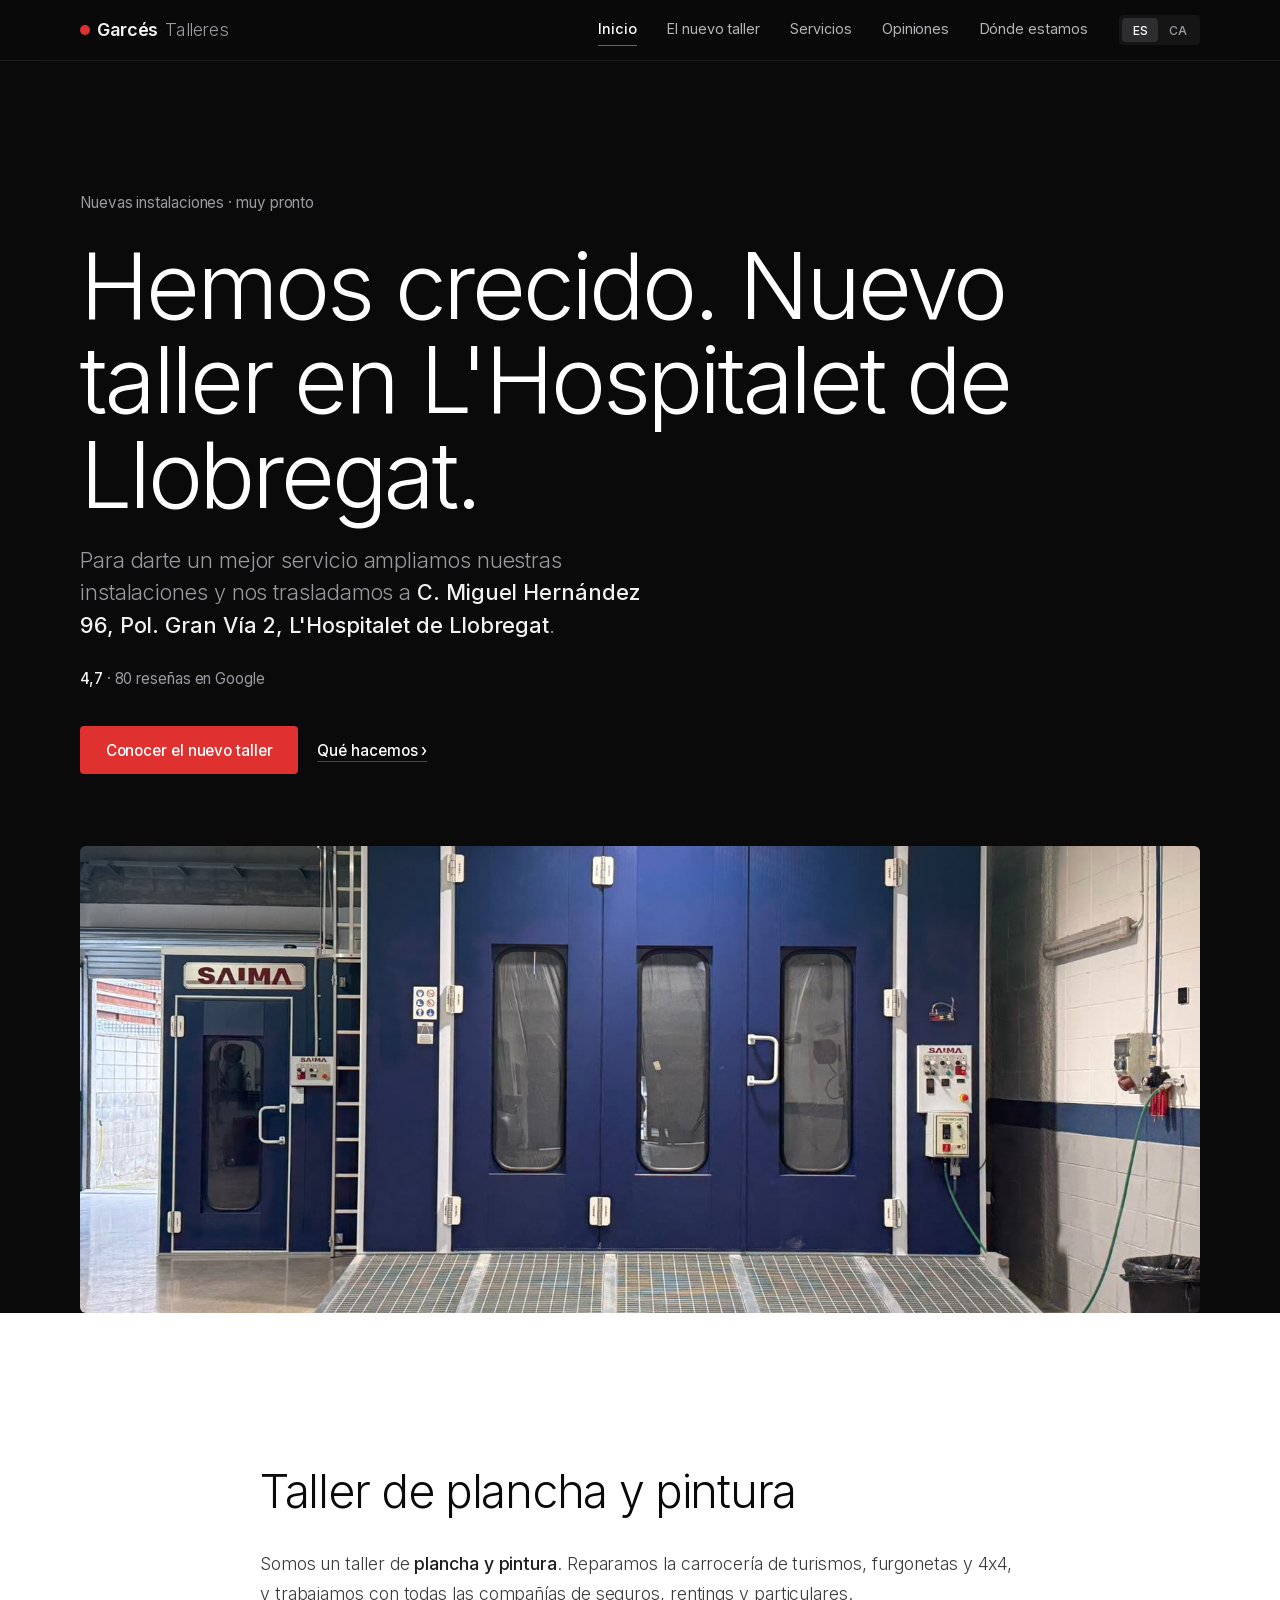
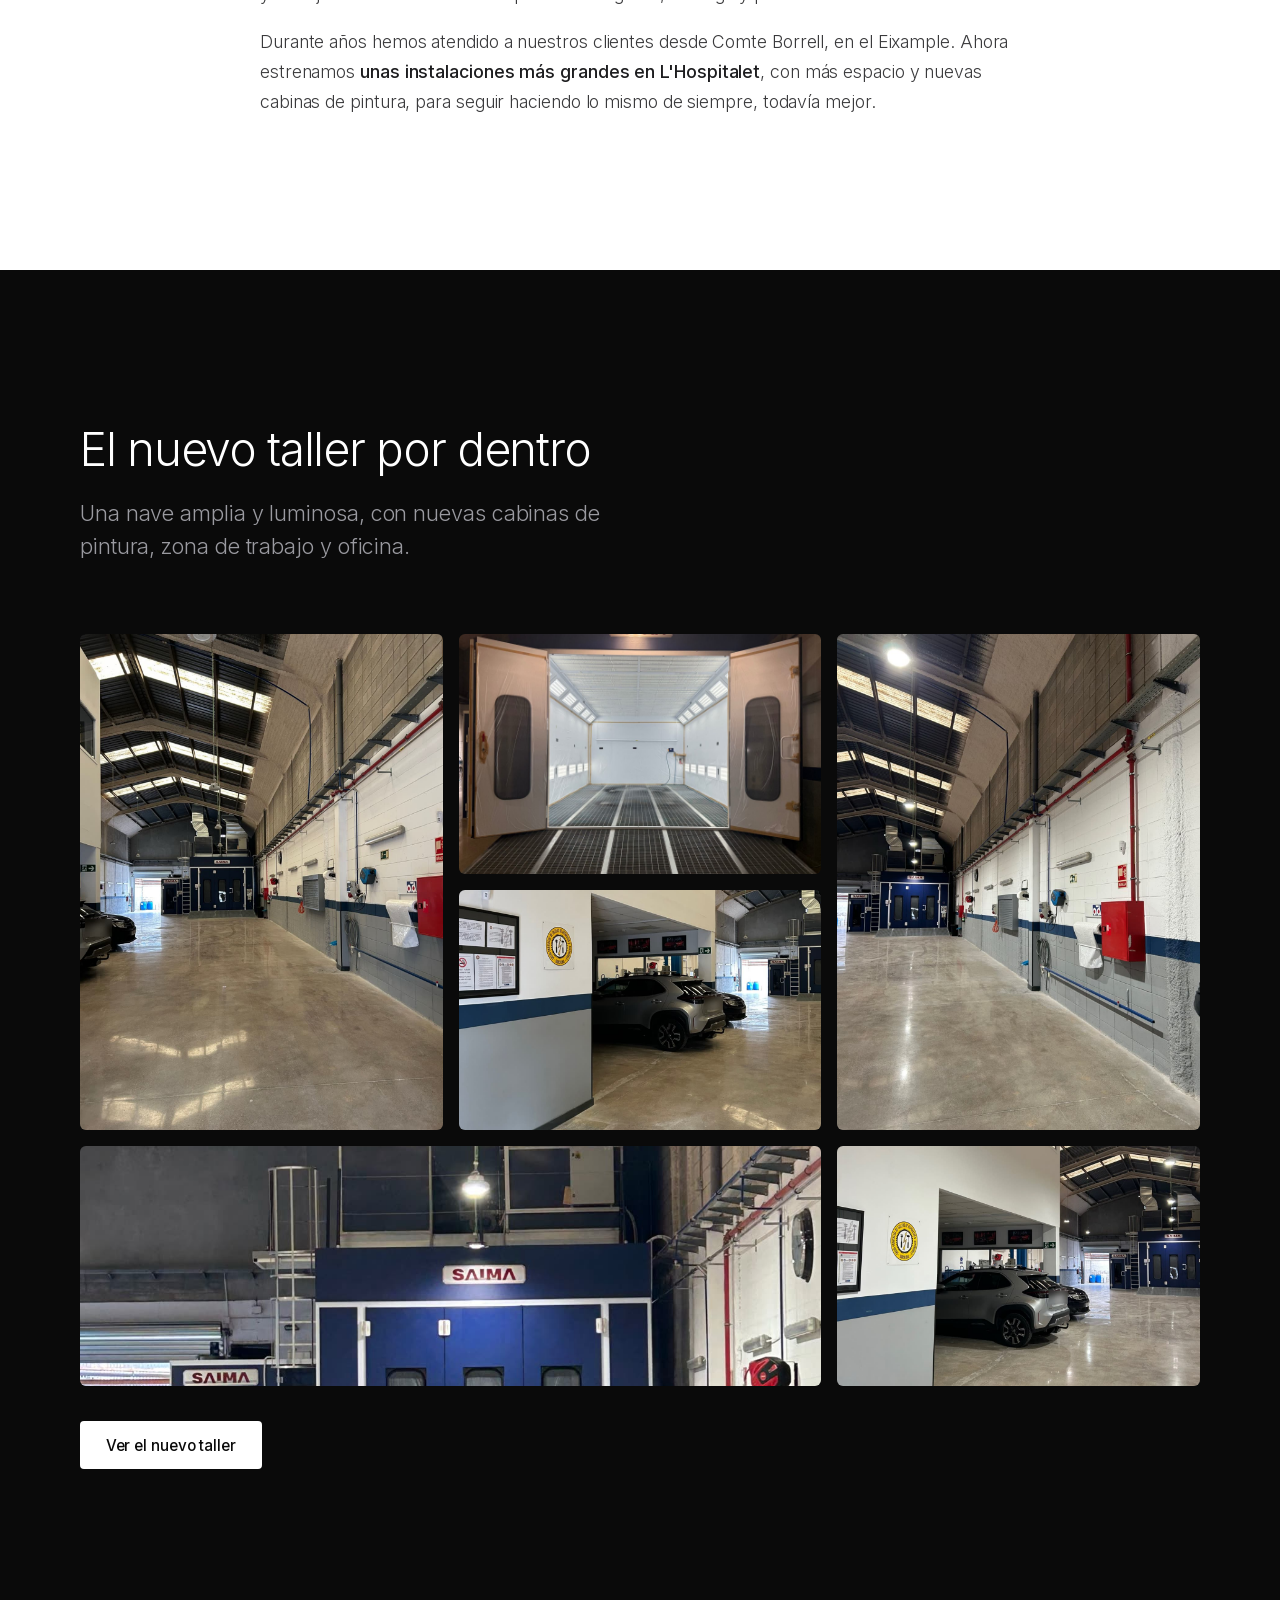
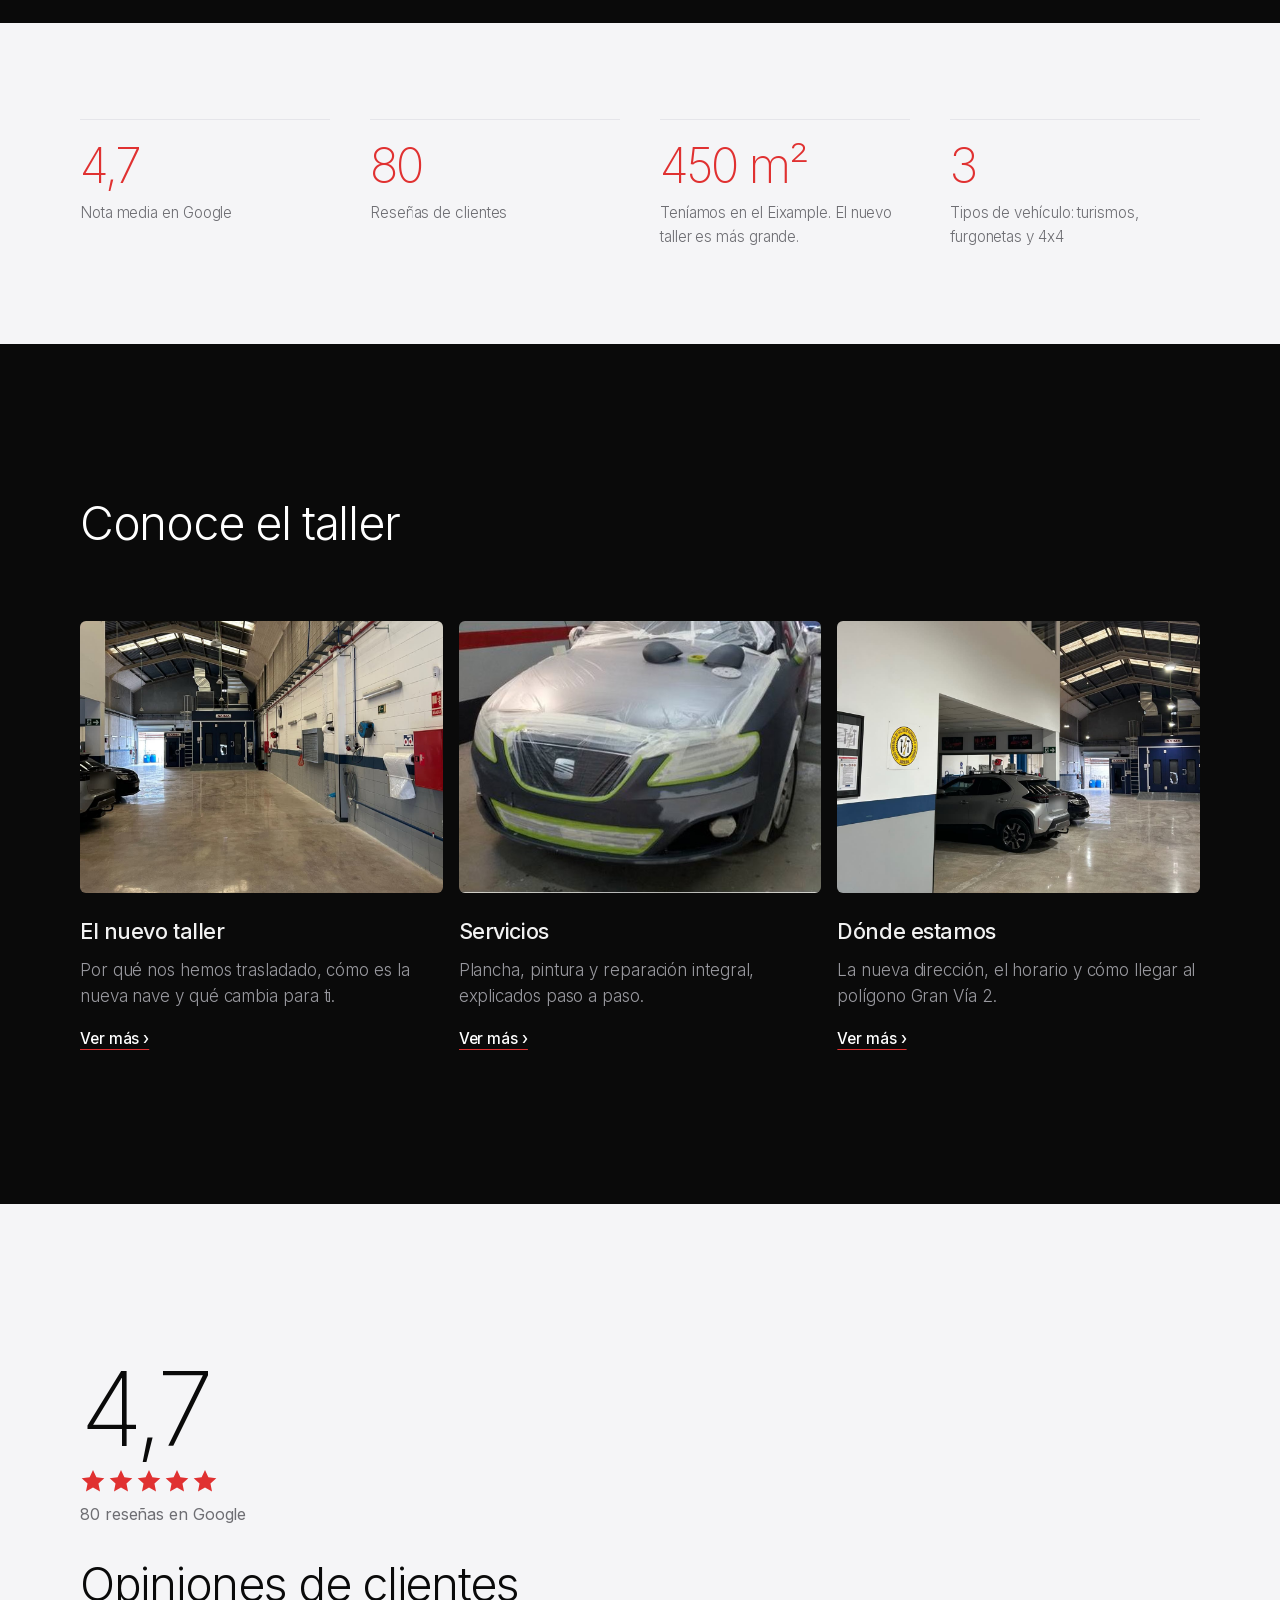
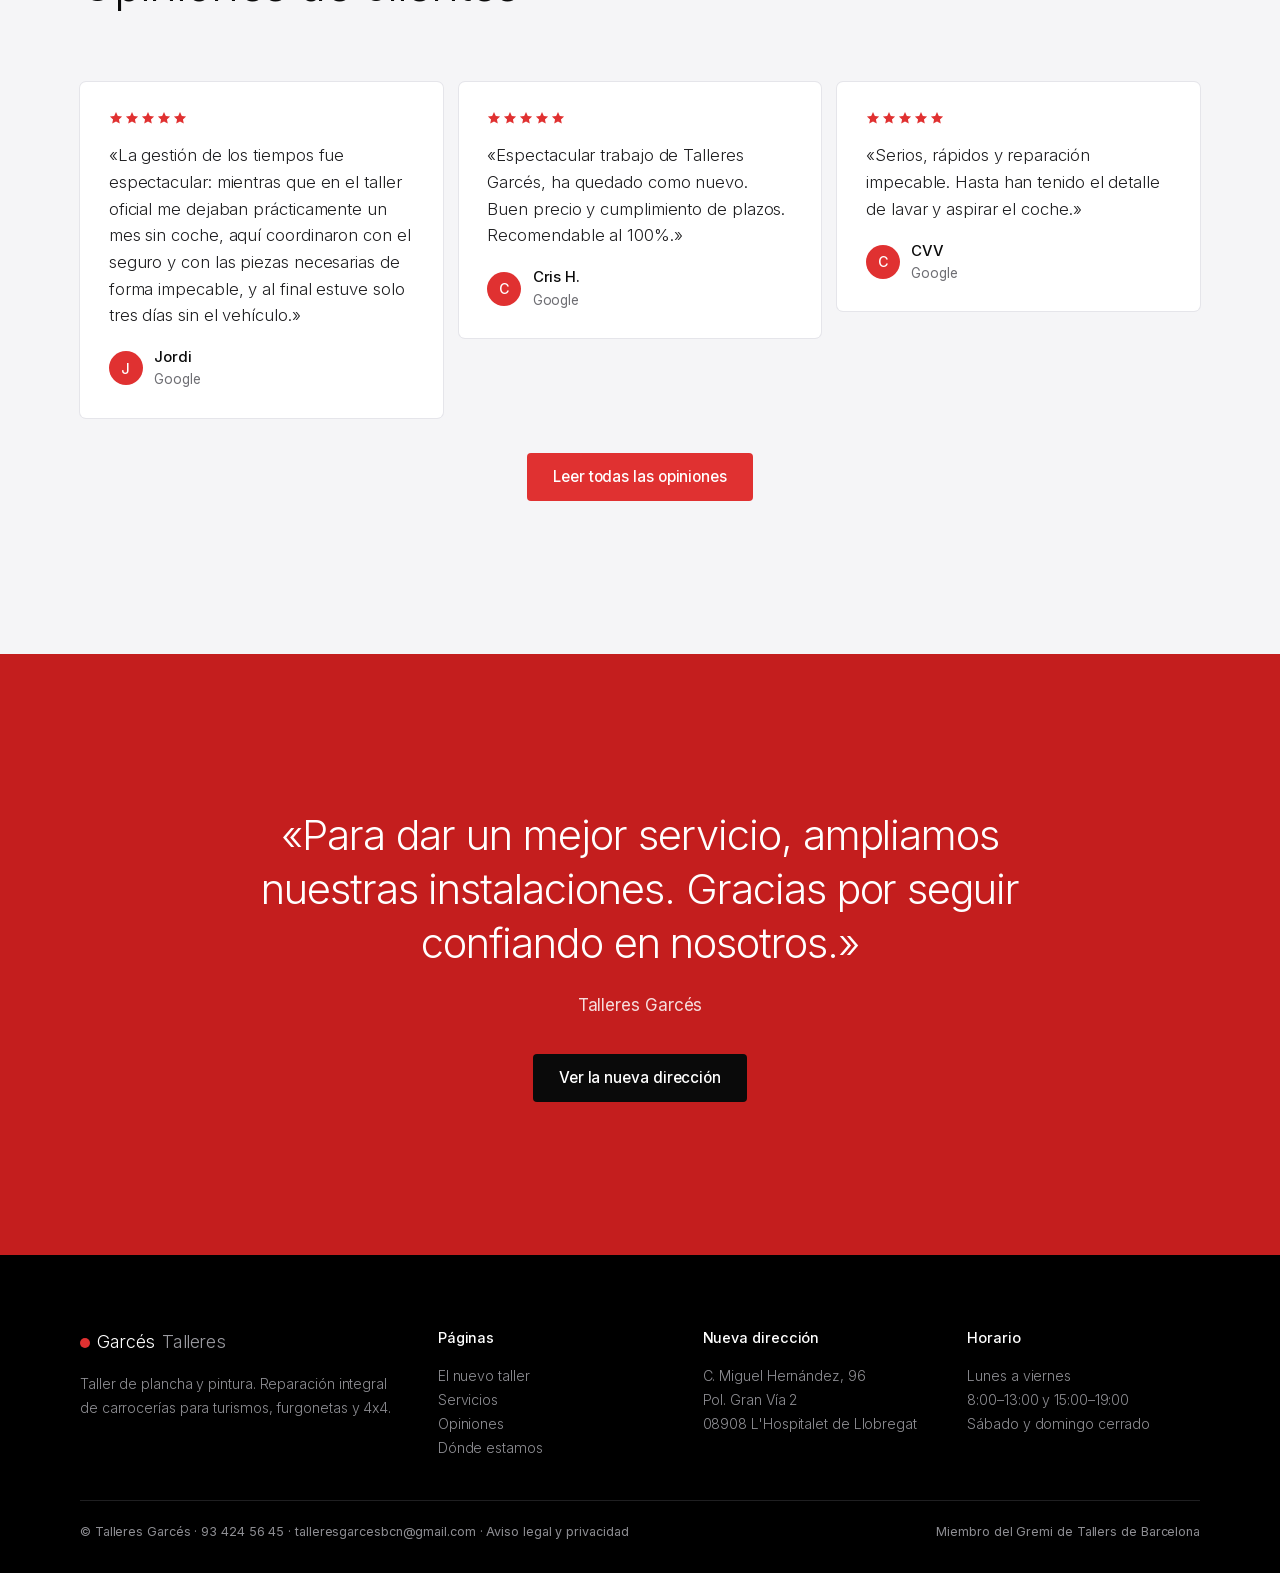
==== commit 908873bb: "Portada: galería de 6 fotos del taller nuevo Co-Authored-By: Claude Opus 5.5 <noreply@anthropic.com>" ====
--- a/index.html
+++ b/index.html
@@ -78,8 +78,27 @@
     </div>
   </section>
 
+  <!-- Fotos del taller nuevo -->
+  <section class="block" aria-labelledby="h-gal">
+    <div class="wrap">
+      <div class="head">
+        <h2 id="h-gal" data-i18n-html="galH">El nuevo taller por dentro</h2>
+        <p class="lead" data-i18n="galLead">Una nave amplia y luminosa, con nuevas cabinas de pintura, zona de trabajo y oficina.</p>
+      </div>
+      <div class="mosaic">
+        <figure class="m-tall"><img src="img/nuevo/nave.jpg" alt="Vista general de la nave del nuevo taller" data-i18n-alt="altG1" width="1200" height="1600" loading="lazy" style="object-position:50% 60%"></figure>
+        <figure><img src="img/nuevo/cabina-interior.jpg" alt="Interior iluminado de la nueva cabina de pintura" data-i18n-alt="altG2" width="1600" height="1200" loading="lazy"></figure>
+        <figure class="m-tall"><img src="img/nuevo/lateral.jpg" alt="Zona de trabajo del nuevo taller" data-i18n-alt="altG3" width="1200" height="1600" loading="lazy" style="object-position:50% 60%"></figure>
+        <figure><img src="img/nuevo/oficina.jpg" alt="Oficina y recepción del nuevo taller" data-i18n-alt="altG4" width="1200" height="1600" loading="lazy" style="object-position:40% 62%"></figure>
+        <figure class="m-wide2"><img src="img/nuevo/cabinas-techo.jpg" alt="Cabinas de pintura con su sistema de extracción" data-i18n-alt="altG5" width="1200" height="1600" loading="lazy" style="object-position:50% 35%"></figure>
+        <figure><img src="img/nuevo/entrada.jpg" alt="Entrada al nuevo taller" data-i18n-alt="altG6" width="1200" height="1600" loading="lazy" style="object-position:50% 60%"></figure>
+      </div>
+      <div class="ctas"><a class="btn btn-white" href="nuevo-taller.html" data-i18n="galBtn">Ver el nuevo taller</a></div>
+    </div>
+  </section>
+
   <!-- Cifras -->
-  <section class="block tight soft" aria-label="Talleres Garcés en cifras">
+  <section class="block tight light soft" aria-label="Talleres Garcés en cifras">
     <div class="wrap">
       <div class="figures">
         <div class="figure"><strong data-rating>4,7</strong><span data-i18n="fig1">Nota media en Google</span></div>
@@ -91,7 +110,7 @@
   </section>
 
   <!-- Accesos a las páginas -->
-  <section class="block light" aria-labelledby="h-tiles">
+  <section class="block" aria-labelledby="h-tiles">
     <div class="wrap">
       <div class="head">
         <h2 id="h-tiles" data-i18n-html="tilesH">Conoce el taller</h2>
@@ -114,7 +133,7 @@
   </section>
 
   <!-- Opiniones destacadas -->
-  <section class="block soft" aria-labelledby="h-rev">
+  <section class="block light soft" aria-labelledby="h-rev">
     <div class="wrap">
       <div class="head center">
         <div class="score">
@@ -171,7 +190,7 @@
   </div>
 </footer>
 
-<script>window.PAGE_CA = {"pill": "Noves instal·lacions · <span data-when></span>", "h1": "Hem crescut. Nou taller a l'Hospitalet de Llobregat.", "lead": "Per donar-te un millor servei ampliem les nostres instal·lacions i ens traslladem al <strong>C. Miguel Hernández 96, Pol. Gran Via 2, l'Hospitalet de Llobregat</strong>.", "ctaMove": "Conèixer el nou taller", "ctaServices": "Què fem ›", "altHero": "Cabines de pintura del nou taller a l'Hospitalet", "heroTag": "El nou taller de l'Hospitalet", "aboutEyebrow": "Tallers Garcés", "aboutH": "Taller de planxa i pintura", "about1": "Som un taller de <strong>planxa i pintura</strong>. Reparem la carrosseria de turismes, furgonetes i 4x4, i treballem amb totes les companyies d'assegurances, rentings i particulars.", "about2": "Durant anys hem atès els nostres clients des de Comte Borrell, a l'Eixample. Ara estrenem <strong>unes instal·lacions més grans a l'Hospitalet</strong>, amb més espai i noves cabines de pintura, per continuar fent el mateix de sempre, encara millor.", "fig1": "Nota mitjana a Google", "fig2": "Ressenyes de clients", "fig3": "Teníem a l'Eixample. El nou taller és més gran.", "fig4": "Tipus de vehicle: turismes, furgonetes i 4x4", "tilesEyebrow": "Descobreix", "tilesH": "Coneix el taller", "altNave": "Nau del nou taller", "t1h": "El nou taller", "t1p": "Per què ens hem traslladat, com és la nova nau i què canvia per a tu.", "altPrep": "Cotxe preparat per pintar", "t2h": "Serveis", "t2p": "Planxa, pintura i reparació integral, explicats pas a pas.", "altEntrada": "Entrada i oficina del nou taller", "t3h": "On som", "t3p": "La nova adreça, l'horari i com arribar al polígon Gran Via 2.", "more": "Veure'n més ›", "revH": "Opinions de clients", "revMore": "Llegir totes les opinions", "quote": "«Per donar un millor servei, ampliem les nostres instal·lacions. Gràcies per continuar confiant en nosaltres.»", "quoteBy": "Tallers Garcés", "ctaWhere": "Veure la nova adreça"};</script>
+<script>window.PAGE_CA = {"pill": "Noves instal·lacions · <span data-when></span>", "h1": "Hem crescut. Nou taller a l'Hospitalet de Llobregat.", "lead": "Per donar-te un millor servei ampliem les nostres instal·lacions i ens traslladem al <strong>C. Miguel Hernández 96, Pol. Gran Via 2, l'Hospitalet de Llobregat</strong>.", "ctaMove": "Conèixer el nou taller", "ctaServices": "Què fem ›", "altHero": "Cabines de pintura del nou taller a l'Hospitalet", "heroTag": "El nou taller de l'Hospitalet", "aboutEyebrow": "Tallers Garcés", "aboutH": "Taller de planxa i pintura", "about1": "Som un taller de <strong>planxa i pintura</strong>. Reparem la carrosseria de turismes, furgonetes i 4x4, i treballem amb totes les companyies d'assegurances, rentings i particulars.", "about2": "Durant anys hem atès els nostres clients des de Comte Borrell, a l'Eixample. Ara estrenem <strong>unes instal·lacions més grans a l'Hospitalet</strong>, amb més espai i noves cabines de pintura, per continuar fent el mateix de sempre, encara millor.", "fig1": "Nota mitjana a Google", "fig2": "Ressenyes de clients", "fig3": "Teníem a l'Eixample. El nou taller és més gran.", "fig4": "Tipus de vehicle: turismes, furgonetes i 4x4", "tilesEyebrow": "Descobreix", "tilesH": "Coneix el taller", "altNave": "Nau del nou taller", "t1h": "El nou taller", "t1p": "Per què ens hem traslladat, com és la nova nau i què canvia per a tu.", "altPrep": "Cotxe preparat per pintar", "t2h": "Serveis", "t2p": "Planxa, pintura i reparació integral, explicats pas a pas.", "altEntrada": "Entrada i oficina del nou taller", "t3h": "On som", "t3p": "La nova adreça, l'horari i com arribar al polígon Gran Via 2.", "more": "Veure'n més ›", "revH": "Opinions de clients", "revMore": "Llegir totes les opinions", "quote": "«Per donar un millor servei, ampliem les nostres instal·lacions. Gràcies per continuar confiant en nosaltres.»", "quoteBy": "Tallers Garcés", "ctaWhere": "Veure la nova adreça", "galH": "El nou taller per dins", "galLead": "Una nau àmplia i lluminosa, amb noves cabines de pintura, zona de treball i oficina.", "altG1": "Vista general de la nau del nou taller", "altG2": "Interior il·luminat de la nova cabina de pintura", "altG3": "Zona de treball del nou taller", "altG4": "Oficina i recepció del nou taller", "altG5": "Cabines de pintura amb el sistema d'extracció", "altG6": "Entrada al nou taller", "galBtn": "Veure el nou taller"};</script>
 <script src="assets/site.js"></script>
 </body>
 </html>
--- a/assets/site.css
+++ b/assets/site.css
@@ -409,3 +409,6 @@
 .light .list li{border-color:#E5E5EA}
 .light .where dl{background:#F5F5F7}
 .light .legal-text a{border-color:#E5E5EA}
+.mosaic .m-wide2{grid-column:span 2}
+@media (max-width:960px){.mosaic .m-wide2{grid-column:span 2}}
+.mosaic{grid-auto-flow:dense}
